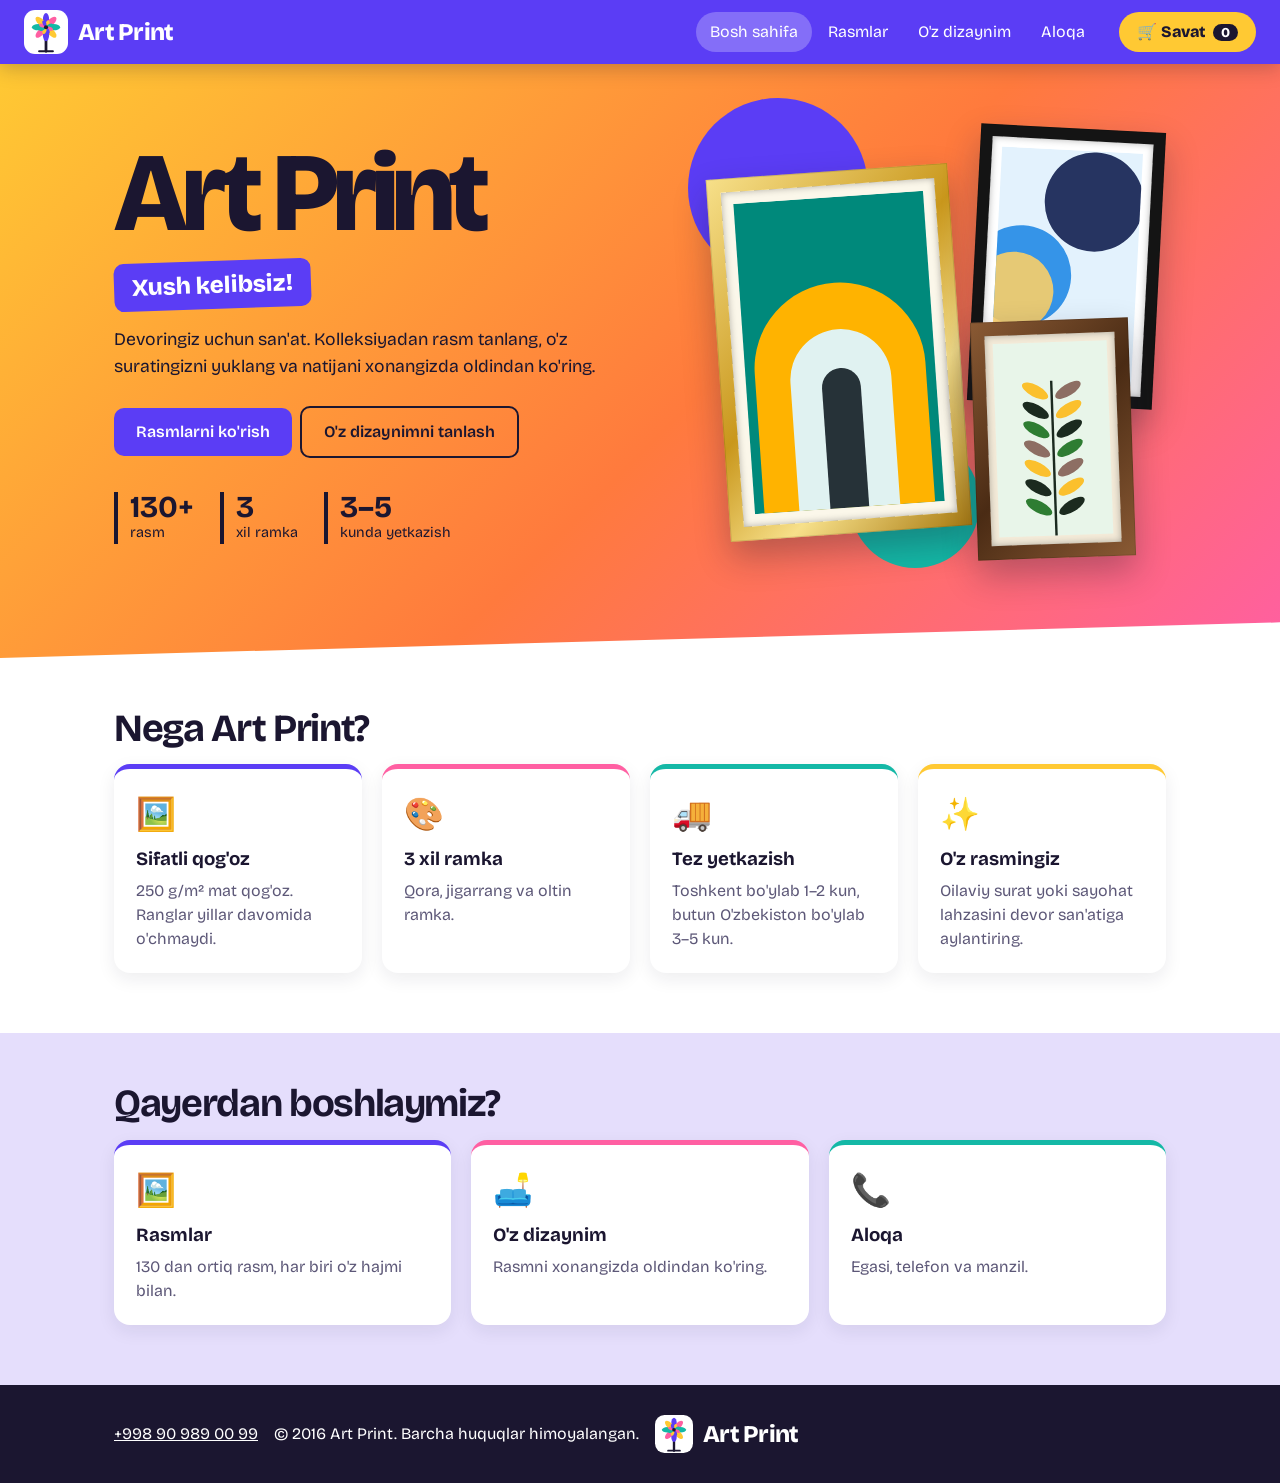
==== index.html @ 0119f92b "task done" ====
<!DOCTYPE html>
<html lang="uz">
<head>
<meta charset="UTF-8">
<meta name="viewport" content="width=device-width, initial-scale=1">
<title>Art Print | Bosh sahifa</title>
<link href="https://fonts.googleapis.com/css2?family=Bricolage+Grotesque:wght@400;600;800&display=swap" rel="stylesheet">
<link rel="stylesheet" href="style.css">
</head>
<body data-page="home">
<main>
  <section class="hero"><div class="wrap hero-in">
    <div>
      <h1>Art Print</h1>
      <div class="welcome">Xush kelibsiz!</div>
      <p>Devoringiz uchun san'at. Kolleksiyadan rasm tanlang, o'z suratingizni yuklang va natijani xonangizda oldindan ko'ring.</p>
      <a class="btn" href="rasmlar.html">Rasmlarni ko'rish</a><a class="btn alt" href="dizayn.html">O'z dizaynimni tanlash</a>
      <div class="stats">
        <div><strong>130+</strong><span>rasm</span></div>
        <div><strong>3</strong><span>xil ramka</span></div>
        <div><strong>3–5</strong><span>kunda yetkazish</span></div>
      </div>
    </div>
    <div class="wall3" id="heroWall"></div>
  </div></section>

  <section class="band b-why"><div class="wrap">
    <h2>Nega Art Print?</h2>
    <div class="feats">
      <div class="feat"><div class="ico">🖼️</div><h3>Sifatli qog'oz</h3><p>250 g/m² mat qog'oz. Ranglar yillar davomida o'chmaydi.</p></div>
      <div class="feat"><div class="ico">🎨</div><h3>3 xil ramka</h3><p>Qora, jigarrang va oltin ramka.</p></div>
      <div class="feat"><div class="ico">🚚</div><h3>Tez yetkazish</h3><p>Toshkent bo'ylab 1–2 kun, butun O'zbekiston bo'ylab 3–5 kun.</p></div>
      <div class="feat"><div class="ico">✨</div><h3>O'z rasmingiz</h3><p>Oilaviy surat yoki sayohat lahzasini devor san'atiga aylantiring.</p></div>
    </div>
  </div></section>

  <section class="band b-go"><div class="wrap">
    <h2>Qayerdan boshlaymiz?</h2>
    <div class="feats three">
      <a class="feat go" href="rasmlar.html"><div class="ico">🖼️</div><h3>Rasmlar</h3><p>130 dan ortiq rasm, har biri o'z hajmi bilan.</p></a>
      <a class="feat go" href="dizayn.html"><div class="ico">🛋️</div><h3>O'z dizaynim</h3><p>Rasmni xonangizda oldindan ko'ring.</p></a>
      <a class="feat go" href="aloqa.html"><div class="ico">📞</div><h3>Aloqa</h3><p>Egasi, telefon va manzil.</p></a>
    </div>
  </div></section>
</main>
<script src="script.js"></script>
</body>
</html>
---- style.css ----
:root{--ink:#1b1630;--violet:#5b3df5;--pink:#ff5fa2;--yellow:#ffc933;--teal:#14b8a6;--orange:#ff7a3d;--line:#e3dff2;--muted:#5d5878;--soft:#f4f1ff}
*{box-sizing:border-box}
html{scroll-padding-top:74px;scroll-behavior:smooth}
body{margin:0;background:#fff;color:var(--ink);font-family:"Bricolage Grotesque",system-ui,sans-serif;line-height:1.5}
button,select,input{font:inherit;color:inherit}
button{cursor:pointer}
a{color:inherit}
:focus-visible{outline:3px solid var(--violet);outline-offset:2px}
.wrap{max-width:1100px;margin:0 auto;padding:0 24px}
.vh{position:absolute;opacity:0;width:1px;height:1px}
.center{text-align:center}

header{position:sticky;top:0;z-index:5;background:var(--violet);color:#fff;display:flex;align-items:center;gap:20px;padding:10px 24px;flex-wrap:wrap;box-shadow:0 4px 18px rgba(27,22,48,.25)}
.brand{display:flex;align-items:center;gap:10px;margin-right:auto;text-decoration:none;color:#fff}
.brandname{font-weight:800;font-size:1.5rem;letter-spacing:-.03em}
.brand svg{display:block}
.spin{animation:spin 16s linear infinite}
.spin2{animation:spin 10s linear infinite reverse}
@keyframes spin{to{transform:rotate(360deg)}}
nav{display:flex;gap:2px;flex-wrap:wrap}
nav a{padding:8px 14px;border-radius:99px;color:#fff;text-decoration:none}
nav a:hover,nav a.on{background:rgba(255,255,255,.25)}
.cartbtn{background:var(--yellow);color:var(--ink);border-radius:99px;padding:8px 18px;font-weight:800;text-decoration:none}
.cartbtn.on{outline:3px solid #fff}
.badge{background:var(--ink);color:#fff;border-radius:99px;padding:0 8px;margin-left:4px;font-size:.85rem}

.hero{background:linear-gradient(135deg,var(--yellow),var(--orange) 55%,var(--pink));padding:64px 0 100px;clip-path:polygon(0 0,100% 0,100% 94%,0 100%)}
.hero-in{display:grid;grid-template-columns:1.1fr .9fr;gap:40px;align-items:center}
h1{font-size:clamp(3.4rem,10vw,7rem);line-height:.92;letter-spacing:-.055em;margin:0 0 16px;font-weight:800}
.welcome{display:inline-block;background:var(--violet);color:#fff;font-size:1.5rem;font-weight:800;padding:6px 18px;border-radius:10px;margin-bottom:18px;transform:rotate(-2deg)}
.hero p{max-width:46ch;font-size:1.1rem;margin:0 0 26px}
.stats{display:flex;gap:26px;margin-top:34px;flex-wrap:wrap}
.stats div{display:flex;flex-direction:column;border-left:4px solid var(--ink);padding-left:12px}
.stats strong{font-size:1.9rem;line-height:1}
.stats span{font-size:.9rem}
.wall3{position:relative;height:430px;max-width:440px;width:100%;justify-self:center}
.wall3::before{content:"";position:absolute;width:180px;height:180px;border-radius:50%;background:var(--violet);top:-30px;left:-30px}
.wall3::after{content:"";position:absolute;width:130px;height:130px;border-radius:50%;background:var(--teal);bottom:-10px;left:30%}
.wf{position:absolute;z-index:1}
.w1{width:55%;left:0;top:10%;transform:rotate(-4deg)}
.w2{width:42%;right:0;top:0;transform:rotate(3deg)}
.w3{width:36%;right:6%;bottom:0;transform:rotate(-2deg)}

.phead{padding:46px 0 70px;color:#fff;clip-path:polygon(0 0,100% 0,100% 88%,0 100%)}
.phead h1{font-size:clamp(2.6rem,7vw,4.6rem);margin:0 0 8px}
.phead p{margin:0;max-width:56ch;font-size:1.1rem}
.ph-pics{background:linear-gradient(135deg,var(--teal),var(--violet))}
.ph-viz{background:linear-gradient(135deg,var(--pink),var(--orange))}
.ph-info{background:linear-gradient(135deg,var(--violet),var(--pink))}
.ph-cart{background:linear-gradient(135deg,var(--yellow),var(--orange));color:var(--ink)}

.btn{display:inline-block;background:var(--violet);color:#fff;border:0;border-radius:10px;padding:12px 22px;font-weight:600;text-decoration:none;text-align:center;transition:transform .15s}
.btn:hover{filter:brightness(1.12);transform:translateY(-2px)}
.btn.alt{background:transparent;color:var(--ink);border:2px solid var(--ink);margin-left:8px}
.btn.soft{background:#e8e2ff;color:var(--violet)}
.btn.big{width:100%;padding:15px;font-size:1.05rem;margin-top:14px}
.btn:disabled{opacity:.4;cursor:not-allowed;transform:none}
.frame{position:relative;background:#fff;padding:10px;box-shadow:0 14px 30px rgba(27,22,48,.25);aspect-ratio:2/3;border:1px solid var(--line)}
.frame svg,.frame img{width:100%;height:100%;display:block;object-fit:cover}
.szb{position:absolute;left:14px;bottom:14px;background:var(--ink);color:#fff;font-size:.75rem;font-weight:800;padding:3px 9px;border-radius:99px}
.fr{aspect-ratio:2/3;box-shadow:0 16px 34px rgba(27,22,48,.3),inset 0 0 0 1px rgba(0,0,0,.12);width:100%}
.mat{width:100%;height:100%;display:grid;place-items:center;box-shadow:inset 0 0 7px rgba(0,0,0,.3);text-align:center;color:var(--muted);font-size:.9rem}
.mat>svg,.mat>img{width:100%;height:100%;display:block;object-fit:cover}

.band{padding:50px 0 60px}
.b-shop{background:#e2f8f4}
.b-why{background:#fff}
.b-go{background:#e5defc}
.b-viz{background:#ffdcea}
.b-owner{background:#d9f5f0}
.b-contact{background:#fff1bf}
.b-cart{background:#f4f1ff}
h2{font-size:2.4rem;letter-spacing:-.035em;margin:0 0 16px;line-height:1.05}
select,input[type=text],input[type=tel]{background:#fff;border:2px solid var(--line);border-radius:8px;padding:9px 11px;width:100%}
input[type=color]{width:46px;height:38px;border:2px solid var(--ink);border-radius:10px;padding:2px;background:#fff}
.grid{display:grid;grid-template-columns:repeat(auto-fill,minmax(210px,1fr));gap:24px}
.more{margin-top:28px;background:var(--pink);color:var(--ink);font-weight:800}
.card{background:var(--tint,#fff);padding:14px;border-radius:16px;transition:transform .2s,box-shadow .2s}
.card:hover{transform:translateY(-4px);box-shadow:0 12px 26px rgba(27,22,48,.15)}
.card:nth-child(4n+1){--tint:#ffe3ec}
.card:nth-child(4n+2){--tint:#fff1c2}
.card:nth-child(4n+3){--tint:#d9f5f0}
.card:nth-child(4n+4){--tint:#e5defc}
.pic{display:block;width:100%;padding:0;border:0;background:none;margin-bottom:12px}
.card h3{margin:0;font-size:1.1rem}
.meta{color:var(--muted);font-size:.9rem;margin-bottom:8px}
.card>.btn{width:100%;margin-top:6px}
.card .btn.alt{margin-left:0}
.row2{display:flex;gap:6px;margin-top:6px}
.row2 .btn{flex:1;margin:0;padding:10px 6px;font-size:.9rem}
.szs{display:flex;gap:6px;flex-wrap:wrap;margin:8px 0}
.szc{border:2px solid var(--ink);background:transparent;border-radius:8px;padding:4px 8px;font-size:.78rem;font-weight:600}
.szc[aria-pressed="true"]{background:var(--ink);color:#fff}
.price{display:block;font-weight:800;font-size:1.2rem;margin-bottom:4px;white-space:nowrap}
.row{display:flex;gap:8px;align-items:center}
.cbtns{display:flex;gap:10px;justify-content:center;flex-wrap:wrap;margin-top:12px}
.cbtns .btn{margin:0}
.cnt{text-align:center;color:var(--muted);margin-top:16px}
.chips{display:flex;gap:8px;flex-wrap:wrap;margin-bottom:20px}
.chip{border:2px solid var(--ink);background:transparent;border-radius:99px;padding:6px 16px}
.chip[aria-pressed="true"]{background:var(--ink);color:#fff}

.feats{display:grid;grid-template-columns:repeat(auto-fit,minmax(220px,1fr));gap:20px}
.feat{background:#fff;border-radius:16px;padding:22px;box-shadow:0 6px 18px rgba(27,22,48,.08);border-top:5px solid var(--violet)}
.feat:nth-child(2){border-color:var(--pink)}
.feat:nth-child(3){border-color:var(--teal)}
.feat:nth-child(4){border-color:var(--yellow)}
.feat:nth-child(5){border-color:var(--orange)}
.feat h3{margin:6px 0}
.feat p{margin:0;color:var(--muted)}
.feat.go{display:block;text-decoration:none;transition:transform .2s}
.feat.go:hover{transform:translateY(-4px)}
.ico{font-size:2rem}

.viz{display:grid;grid-template-columns:minmax(300px,560px) 1fr;gap:36px;align-items:start}
.stick{position:sticky;top:88px}
.vr{position:relative;width:100%;border-radius:18px;overflow:hidden;box-shadow:0 16px 36px rgba(27,22,48,.28);background:#ddd}
.vwall{position:absolute;inset:0 0 10% 0;transition:background-color .25s}
.pnl{position:absolute;left:0;right:0;bottom:0;height:34%;background:rgba(0,0,0,.1);border-top:3px solid rgba(255,255,255,.6)}
.vfl{position:absolute;left:0;right:0;bottom:0;height:10%;border-top:3px solid rgba(255,255,255,.55)}
.vp{position:absolute;left:50%;bottom:42%;transform:translateX(-50%);transition:width .3s}
.vp .mat{font-size:.5rem;overflow:hidden}
.vr svg.sofa,.vr svg.plant{position:absolute;height:auto;display:block}
.vr svg.sofa{transform:translateX(-50%)}
.vcap{display:flex;justify-content:space-between;gap:8px;margin-top:12px;font-size:.95rem;color:var(--muted);flex-wrap:wrap}
.vcap b{color:var(--ink)}
.steps{display:grid;gap:16px}
.step{background:#fff;border-radius:16px;padding:20px;box-shadow:0 6px 18px rgba(27,22,48,.08)}
.step h3{margin:0 0 10px;display:flex;align-items:center;gap:10px}
.step h3 b{display:grid;place-items:center;width:28px;height:28px;border-radius:50%;background:var(--violet);color:#fff;font-size:.9rem}
.step label,.mbox label.f,.blk label.f{display:block;font-weight:600;margin:12px 0 6px}
.step .chips{margin-bottom:6px}
.drop{display:flex!important;flex-direction:column;align-items:center;gap:4px;text-align:center;border:2px dashed var(--violet);border-radius:12px;padding:20px;background:var(--soft);cursor:pointer;margin:12px 0 0!important;font-weight:400!important}
.drop:hover,.drop.over,.drop:focus-within{background:#e8e2ff}
.net{margin:10px 0 0}
.swatches{display:flex;gap:12px;flex-wrap:wrap;align-items:center}
.sw{width:38px;height:38px;border-radius:50%;border:2px solid var(--ink);padding:0}
.sw[aria-pressed="true"]{outline:3px solid var(--violet);outline-offset:3px}
.fname{width:100%;font-size:.9rem;color:var(--muted)}
.buy{background:var(--ink);color:#fff;border-radius:16px;padding:20px;display:flex;align-items:center;justify-content:space-between;gap:16px;flex-wrap:wrap}
.total{font-size:1.6rem;font-weight:800}
.buy .btn{background:var(--yellow);color:var(--ink);font-weight:800}

.owner{display:grid;grid-template-columns:200px 1fr;gap:40px;align-items:center}
.ava{width:200px;height:200px;border-radius:50%;overflow:hidden;display:grid;place-items:center;background:linear-gradient(135deg,var(--violet),var(--pink));color:#fff;font-size:4rem;font-weight:800;box-shadow:0 14px 30px rgba(27,22,48,.25);border:6px solid #fff}
.ava img{width:100%;height:100%;object-fit:cover}
.oq{font-size:1.4rem;max-width:44ch;margin:0 0 14px;letter-spacing:-.01em}
.owner .btn{margin-top:14px}

footer{background:var(--ink);color:#fff;padding:30px 0}
.foot{display:flex;justify-content:space-between;align-items:center;gap:16px;flex-wrap:wrap}

.overlay{position:fixed;inset:0;background:rgba(27,22,48,.6);opacity:0;pointer-events:none;transition:opacity .2s;z-index:8}
.overlay.on{opacity:1;pointer-events:auto}
.modal{position:fixed;inset:0;display:none;place-items:center;z-index:10;padding:16px}
.modal.on{display:grid}
.mbox{background:#fff;border-radius:16px;padding:28px;max-width:460px;width:100%;position:relative;max-height:92vh;overflow:auto}
.mbox.wide{max-width:900px}
.mbox h2{font-size:1.8rem}
.mx{position:absolute;top:10px;right:14px;background:none;border:0;font-size:1.8rem;line-height:1}
.err{color:#c62828;font-size:.9rem;min-height:1.3em;margin:6px 0}
.ok{color:#1b7f55;font-size:.9rem;min-height:1.3em;margin:6px 0}
.rm2,.rmb{background:none;border:0;color:var(--muted);text-decoration:underline;font-size:.88rem;padding:0}
.rmb:hover{color:#c62828}
.detail{display:grid;grid-template-columns:minmax(240px,380px) 1fr;gap:30px;align-items:start}
.dtotal{font-size:2rem;font-weight:800;margin:16px 0}
.netgrid{display:grid;grid-template-columns:repeat(3,1fr);gap:10px;margin:14px 0}
.netpic{padding:0;border:3px solid transparent;border-radius:8px;overflow:hidden;background:var(--line);aspect-ratio:2/3}
.netpic:hover{border-color:var(--violet)}
.netpic img{width:100%;height:100%;object-fit:cover;display:block}

.cartv{display:grid;grid-template-columns:1fr 340px;gap:24px;align-items:start}
.ctools{display:flex;justify-content:space-between;align-items:center;background:#fff;border-radius:12px;padding:12px 16px;margin-bottom:12px}
.chkl{display:flex;align-items:center;gap:10px;font-weight:600;margin:0}
input[type=checkbox]{width:20px;height:20px;accent-color:var(--violet);flex:none}
.citem{display:grid;grid-template-columns:auto 72px 1fr auto;gap:14px;align-items:center;background:#fff;border:2px solid var(--line);border-radius:14px;padding:14px 16px;margin-bottom:10px}
.citem .th{width:72px;height:108px;overflow:hidden;border-radius:6px;background:var(--line)}
.citem .th svg,.citem .th img{width:100%;height:100%;object-fit:cover;display:block}
.ci .meta{margin:2px 0 8px}
.cr{display:flex;flex-direction:column;align-items:flex-end;gap:12px}
.step2{display:flex;align-items:center;background:#e8e2ff;border-radius:99px}
.step2 button{width:34px;height:34px;border:0;background:none;font-size:1.2rem;color:var(--violet)}
.step2 span{min-width:24px;text-align:center;font-weight:600}
.sumbox{background:#fff;border-radius:16px;padding:20px;position:sticky;top:84px;box-shadow:0 6px 18px rgba(27,22,48,.08)}
.sumbox h3{margin:0 0 12px;font-size:1.2rem}
.sr{display:flex;justify-content:space-between;gap:10px;padding:5px 0;color:var(--muted)}
.sr.disc{color:#1b7f55}
.sr.tot{color:var(--ink);font-weight:800;font-size:1.25rem;border-top:2px solid var(--line);margin-top:8px;padding-top:12px}
.promo{display:flex;gap:8px;margin:10px 0 0}
.note{font-size:.82rem;color:var(--muted);margin-top:10px}
.blk{background:#fff;border-radius:16px;padding:20px;margin-bottom:14px;box-shadow:0 6px 18px rgba(27,22,48,.08)}
.blk h3{margin:0 0 4px;font-size:1.15rem}
.opts{display:grid;grid-template-columns:repeat(auto-fit,minmax(190px,1fr));gap:10px;margin-top:10px}
.opt{text-align:left;background:#fff;border:2px solid var(--line);border-radius:12px;padding:12px 14px;display:flex;flex-direction:column;gap:2px}
.opt span{font-size:.85rem;color:var(--muted)}
.opt[aria-pressed="true"]{border-color:var(--violet);background:#e8e2ff}
.pb{display:inline-block;padding:2px 10px;border-radius:8px;font-weight:800;font-size:.95rem;margin-bottom:4px;width:fit-content}
.pb.click{background:#d9f0fb;color:#0a7fb0}
.pb.payme{background:#d3f4f0;color:#0a8f87}
.pb.uzum{background:#e8defc;color:#6a3fd1}
.pb.cash{background:#f3ecd6;color:#7a6320}
.back{margin-bottom:10px}

.toast{position:fixed;left:50%;bottom:24px;transform:translate(-50%,20px);background:var(--ink);color:#fff;padding:10px 20px;border-radius:99px;opacity:0;transition:.25s;z-index:20;pointer-events:none}
.toast.on{opacity:1;transform:translate(-50%,0)}

@media (max-width:820px){.hero-in,.viz,.detail,.owner,.cartv{grid-template-columns:1fr}.wall3{order:-1;height:340px}.stick,.sumbox{position:static}.ava{width:140px;height:140px;font-size:3rem}.citem{grid-template-columns:auto 60px 1fr}.cr{grid-column:1/-1;flex-direction:row;justify-content:space-between;align-items:center}.citem .th{width:60px;height:90px}}
@media (prefers-reduced-motion:reduce){*{transition:none!important;animation:none!important;scroll-behavior:auto!important}}
input[type=number]{background:#fff;border:2px solid var(--line);border-radius:8px;padding:9px 11px;width:100%}
.dims{display:grid;grid-template-columns:repeat(3,1fr);gap:10px}
.dims.two{grid-template-columns:repeat(2,1fr)}
.dims label{margin:0 0 4px!important;font-size:.85rem;color:var(--muted)}
.calc{background:#fff;border-radius:16px;padding:14px 18px;margin-top:12px;box-shadow:0 6px 18px rgba(27,22,48,.08)}
.warn{color:#b45309;font-size:.9rem;margin-top:6px}

/* ===== RESPONSIVE (telefon, planshet, kompyuter) ===== */
img,svg{max-width:100%}
.burger{display:none;background:rgba(255,255,255,.2);color:#fff;border:0;border-radius:10px;width:44px;height:44px;font-size:1.4rem;line-height:1}
.brand{order:1}
nav{order:2}
.cartbtn{order:3}

@media (max-width:980px){
  .viz{grid-template-columns:1fr}
  .stick{position:static}
  .wrap{padding:0 20px}
}
@media (max-width:820px){
  header{padding:8px 16px;gap:10px}
  .cartbtn{order:2}
  .burger{display:block;order:3}
  nav{order:4;width:100%;display:none;flex-direction:column;gap:4px;padding:6px 0 4px}
  nav.open{display:flex}
  nav a{padding:12px 14px;font-size:1.05rem}
  .hero{padding:36px 0 70px}
  .phead{padding:30px 0 52px}
  .band{padding:36px 0 44px}
  h2{font-size:1.9rem}
  .hero p,.phead p{font-size:1rem}
  .owner{text-align:center;justify-items:center}
  .foot{flex-direction:column;text-align:center}
  input,select{font-size:16px}
  .btn,.chip{min-height:44px}
  .step2 button{width:40px;height:40px}
  .mbox{padding:20px;max-height:94vh;max-height:94dvh}
  .modal{padding:8px}
  .ctools{flex-wrap:wrap;gap:8px}
  .buy .btn,.cbtns .btn{width:100%}
}
@media (max-width:480px){
  .wrap{padding:0 14px}
  header{gap:8px}
  .brand{gap:8px}
  .brand svg{width:36px;height:36px}
  .brandname{font-size:1.15rem}
  .cartbtn{padding:8px 12px;font-size:.9rem}
  .stats{gap:16px}
  .stats strong{font-size:1.5rem}
  .wall3{height:280px}
  .hero .btn,.hero .btn.alt{display:block;margin:0 0 10px}
  .grid{grid-template-columns:repeat(2,1fr);gap:12px}
  .card{padding:10px;border-radius:12px}
  .frame{padding:6px}
  .szb{left:10px;bottom:10px;font-size:.65rem}
  .card h3{font-size:.95rem}
  .szc{font-size:.68rem;padding:4px 5px}
  .price{font-size:1.05rem}
  .row2{flex-direction:column}
  .card>.btn,.row2 .btn{padding:10px 6px;font-size:.88rem}
  .feats{grid-template-columns:1fr}
  .dims{gap:8px}
  .netgrid{gap:6px}
  .citem{padding:10px;gap:10px}
  .sw{width:40px;height:40px}
  .total{font-size:1.35rem}
  .vcap{font-size:.85rem}
  .ava{width:120px;height:120px}
}
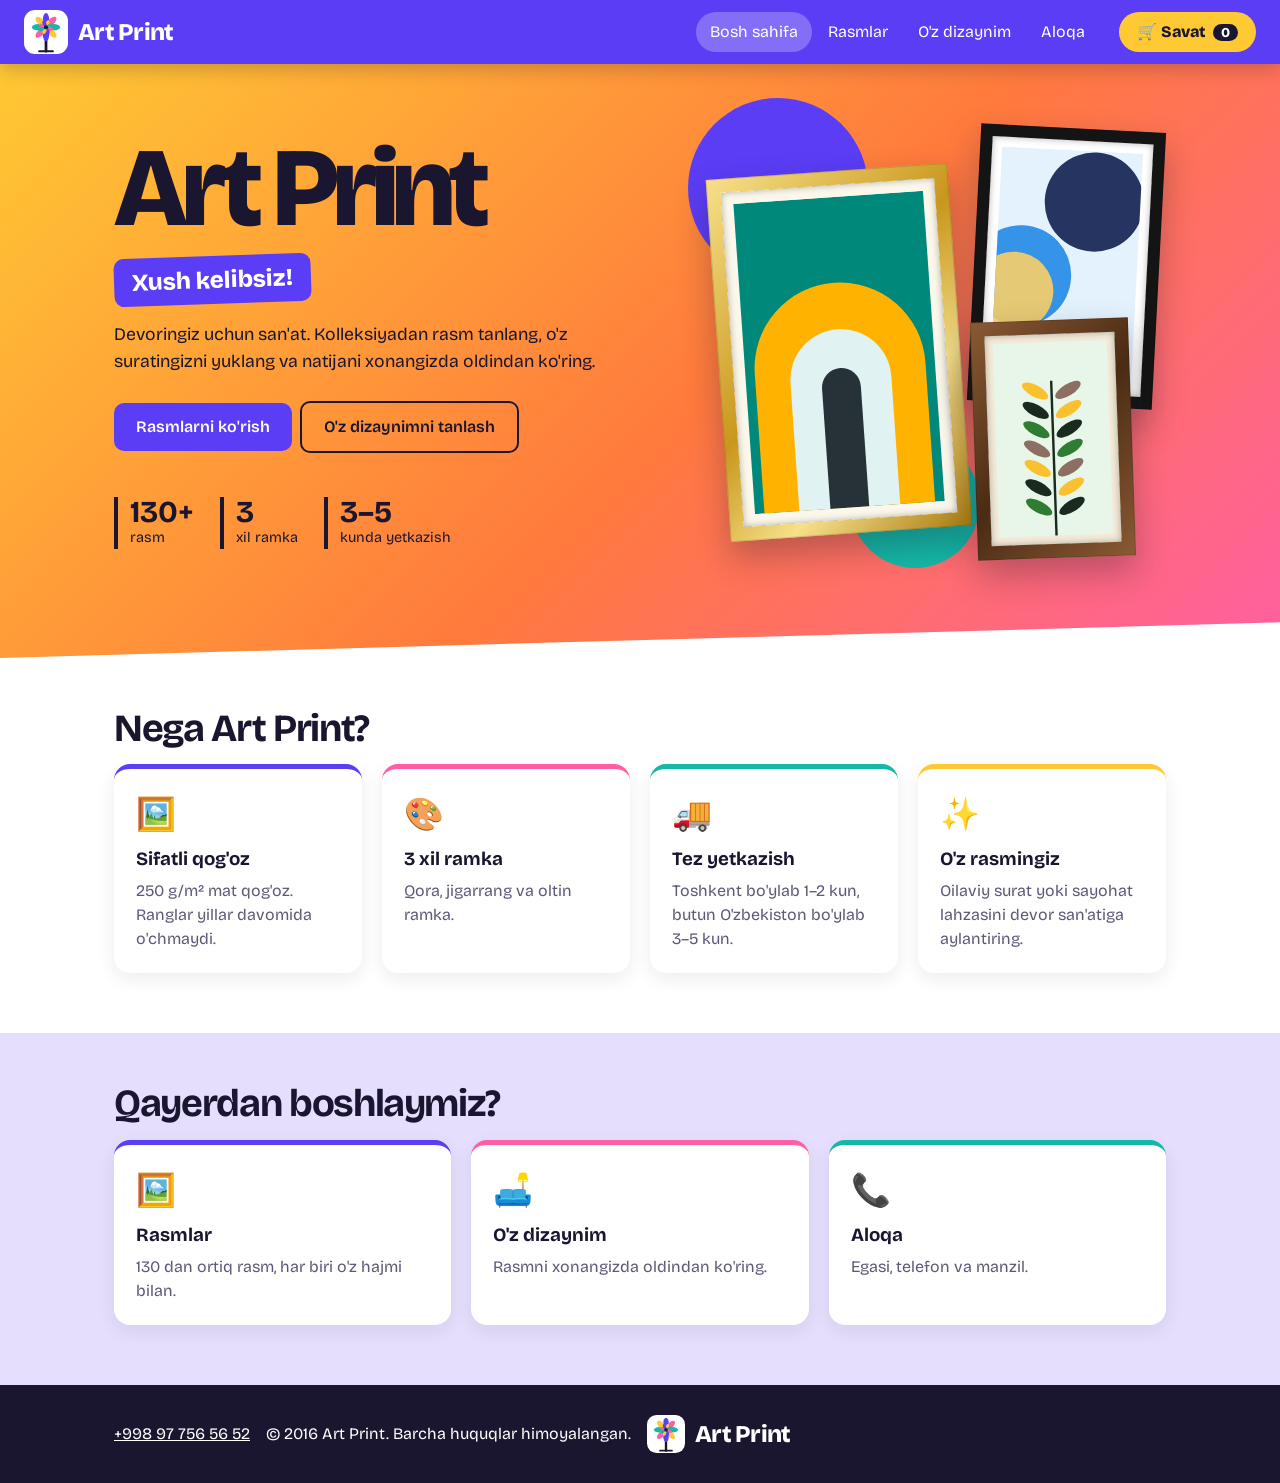
==== commit 6056a5aa: "task is done" ====
--- a/index.html
+++ b/index.html
@@ -2,10 +2,360 @@
 <html lang="uz">
 <head>
 <meta charset="UTF-8">
-<meta name="viewport" content="width=device-width, initial-scale=1">
+<meta name="viewport" content="width=device-width, initial-scale=1, viewport-fit=cover">
 <title>Art Print | Bosh sahifa</title>
 <link href="https://fonts.googleapis.com/css2?family=Bricolage+Grotesque:wght@400;600;800&display=swap" rel="stylesheet">
-<link rel="stylesheet" href="style.css">
+<style>
+:root{--ink:#1b1630;--violet:#5b3df5;--pink:#ff5fa2;--yellow:#ffc933;--teal:#14b8a6;--orange:#ff7a3d;--line:#e3dff2;--muted:#5d5878;--soft:#f4f1ff}
+*{box-sizing:border-box}
+html{scroll-padding-top:74px;scroll-behavior:smooth}
+body{margin:0;background:#fff;color:var(--ink);font-family:"Bricolage Grotesque",system-ui,sans-serif;line-height:1.5}
+button,select,input{font:inherit;color:inherit}
+button{cursor:pointer}
+a{color:inherit}
+:focus-visible{outline:3px solid var(--violet);outline-offset:2px}
+.wrap{max-width:1100px;margin:0 auto;padding:0 24px}
+.vh{position:absolute;opacity:0;width:1px;height:1px}
+.center{text-align:center}
+
+header{position:sticky;top:0;z-index:5;background:var(--violet);color:#fff;display:flex;align-items:center;gap:20px;padding:10px 24px;flex-wrap:wrap;box-shadow:0 4px 18px rgba(27,22,48,.25)}
+.brand{display:flex;align-items:center;gap:10px;margin-right:auto;text-decoration:none;color:#fff}
+.brandname{font-weight:800;font-size:1.5rem;letter-spacing:-.03em}
+.brand svg{display:block}
+.spin{animation:spin 16s linear infinite}
+.spin2{animation:spin 10s linear infinite reverse}
+@keyframes spin{to{transform:rotate(360deg)}}
+nav{display:flex;gap:2px;flex-wrap:wrap}
+nav a{padding:8px 14px;border-radius:99px;color:#fff;text-decoration:none}
+nav a:hover,nav a.on{background:rgba(255,255,255,.25)}
+.cartbtn{background:var(--yellow);color:var(--ink);border-radius:99px;padding:8px 18px;font-weight:800;text-decoration:none}
+.cartbtn.on{outline:3px solid #fff}
+.badge{background:var(--ink);color:#fff;border-radius:99px;padding:0 8px;margin-left:4px;font-size:.85rem}
+
+.hero{background:linear-gradient(135deg,var(--yellow),var(--orange) 55%,var(--pink));padding:64px 0 100px;clip-path:polygon(0 0,100% 0,100% 94%,0 100%)}
+.hero-in{display:grid;grid-template-columns:1.1fr .9fr;gap:40px;align-items:center}
+h1{font-size:clamp(3.4rem,10vw,7rem);line-height:.92;letter-spacing:-.055em;margin:0 0 16px;font-weight:800}
+.welcome{display:inline-block;background:var(--violet);color:#fff;font-size:1.5rem;font-weight:800;padding:6px 18px;border-radius:10px;margin-bottom:18px;transform:rotate(-2deg)}
+.hero p{max-width:46ch;font-size:1.1rem;margin:0 0 26px}
+.stats{display:flex;gap:26px;margin-top:34px;flex-wrap:wrap}
+.stats div{display:flex;flex-direction:column;border-left:4px solid var(--ink);padding-left:12px}
+.stats strong{font-size:1.9rem;line-height:1}
+.stats span{font-size:.9rem}
+.wall3{position:relative;height:430px;max-width:440px;width:100%;justify-self:center}
+.wall3::before{content:"";position:absolute;width:180px;height:180px;border-radius:50%;background:var(--violet);top:-30px;left:-30px}
+.wall3::after{content:"";position:absolute;width:130px;height:130px;border-radius:50%;background:var(--teal);bottom:-10px;left:30%}
+.wf{position:absolute;z-index:1}
+.w1{width:55%;left:0;top:10%;transform:rotate(-4deg)}
+.w2{width:42%;right:0;top:0;transform:rotate(3deg)}
+.w3{width:36%;right:6%;bottom:0;transform:rotate(-2deg)}
+
+.phead{padding:46px 0 70px;color:#fff;clip-path:polygon(0 0,100% 0,100% 88%,0 100%)}
+.phead h1{font-size:clamp(2.6rem,7vw,4.6rem);margin:0 0 8px}
+.phead p{margin:0;max-width:56ch;font-size:1.1rem}
+.ph-pics{background:linear-gradient(135deg,var(--teal),var(--violet))}
+.ph-viz{background:linear-gradient(135deg,var(--pink),var(--orange))}
+.ph-info{background:linear-gradient(135deg,var(--violet),var(--pink))}
+.ph-cart{background:linear-gradient(135deg,var(--yellow),var(--orange));color:var(--ink)}
+
+.btn{display:inline-block;background:var(--violet);color:#fff;border:0;border-radius:10px;padding:12px 22px;font-weight:600;text-decoration:none;text-align:center;transition:transform .15s}
+.btn:hover{filter:brightness(1.12);transform:translateY(-2px)}
+.btn.alt{background:transparent;color:var(--ink);border:2px solid var(--ink);margin-left:8px}
+.btn.soft{background:#e8e2ff;color:var(--violet)}
+.btn.big{width:100%;padding:15px;font-size:1.05rem;margin-top:14px}
+.btn:disabled{opacity:.4;cursor:not-allowed;transform:none}
+.frame{position:relative;background:#fff;padding:10px;box-shadow:0 14px 30px rgba(27,22,48,.25);aspect-ratio:2/3;border:1px solid var(--line)}
+.frame svg,.frame img{width:100%;height:100%;display:block;object-fit:cover}
+.szb{position:absolute;left:14px;bottom:14px;background:var(--ink);color:#fff;font-size:.75rem;font-weight:800;padding:3px 9px;border-radius:99px}
+.fr{aspect-ratio:2/3;box-shadow:0 16px 34px rgba(27,22,48,.3),inset 0 0 0 1px rgba(0,0,0,.12);width:100%}
+.mat{width:100%;height:100%;display:grid;place-items:center;box-shadow:inset 0 0 7px rgba(0,0,0,.3);text-align:center;color:var(--muted);font-size:.9rem}
+.mat>svg,.mat>img{width:100%;height:100%;display:block;object-fit:cover}
+
+.band{padding:50px 0 60px}
+.b-shop{background:#e2f8f4}
+.b-why{background:#fff}
+.b-go{background:#e5defc}
+.b-viz{background:#ffdcea}
+.b-owner{background:#d9f5f0}
+.b-contact{background:#fff1bf}
+.b-cart{background:#f4f1ff}
+h2{font-size:2.4rem;letter-spacing:-.035em;margin:0 0 16px;line-height:1.05}
+select,input[type=text],input[type=tel]{background:#fff;border:2px solid var(--line);border-radius:8px;padding:9px 11px;width:100%}
+input[type=color]{width:46px;height:38px;border:2px solid var(--ink);border-radius:10px;padding:2px;background:#fff}
+.grid{display:grid;grid-template-columns:repeat(auto-fill,minmax(210px,1fr));gap:24px}
+.more{margin-top:28px;background:var(--pink);color:var(--ink);font-weight:800}
+.card{background:var(--tint,#fff);padding:14px;border-radius:16px;transition:transform .2s,box-shadow .2s}
+.card:hover{transform:translateY(-4px);box-shadow:0 12px 26px rgba(27,22,48,.15)}
+.card:nth-child(4n+1){--tint:#ffe3ec}
+.card:nth-child(4n+2){--tint:#fff1c2}
+.card:nth-child(4n+3){--tint:#d9f5f0}
+.card:nth-child(4n+4){--tint:#e5defc}
+.pic{display:block;width:100%;padding:0;border:0;background:none;margin-bottom:12px}
+.card h3{margin:0;font-size:1.1rem}
+.meta{color:var(--muted);font-size:.9rem;margin-bottom:8px}
+.card>.btn{width:100%;margin-top:6px}
+.card .btn.alt{margin-left:0}
+.row2{display:flex;gap:6px;margin-top:6px}
+.row2 .btn{flex:1;margin:0;padding:10px 6px;font-size:.9rem}
+.szs{display:flex;gap:6px;flex-wrap:wrap;margin:8px 0}
+.szc{border:2px solid var(--ink);background:transparent;border-radius:8px;padding:4px 8px;font-size:.78rem;font-weight:600}
+.szc[aria-pressed="true"]{background:var(--ink);color:#fff}
+.price{display:block;font-weight:800;font-size:1.2rem;margin-bottom:4px;white-space:nowrap}
+.row{display:flex;gap:8px;align-items:center}
+.cbtns{display:flex;gap:10px;justify-content:center;flex-wrap:wrap;margin-top:12px}
+.cbtns .btn{margin:0}
+.cnt{text-align:center;color:var(--muted);margin-top:16px}
+.chips{display:flex;gap:8px;flex-wrap:wrap;margin-bottom:20px}
+.chip{border:2px solid var(--ink);background:transparent;border-radius:99px;padding:6px 16px}
+.chip[aria-pressed="true"]{background:var(--ink);color:#fff}
+
+.feats{display:grid;grid-template-columns:repeat(auto-fit,minmax(220px,1fr));gap:20px}
+.feat{background:#fff;border-radius:16px;padding:22px;box-shadow:0 6px 18px rgba(27,22,48,.08);border-top:5px solid var(--violet)}
+.feat:nth-child(2){border-color:var(--pink)}
+.feat:nth-child(3){border-color:var(--teal)}
+.feat:nth-child(4){border-color:var(--yellow)}
+.feat:nth-child(5){border-color:var(--orange)}
+.feat h3{margin:6px 0}
+.feat p{margin:0;color:var(--muted)}
+.feat.go{display:block;text-decoration:none;transition:transform .2s}
+.feat.go:hover{transform:translateY(-4px)}
+.ico{font-size:2rem}
+
+.viz{display:grid;grid-template-columns:minmax(300px,560px) 1fr;gap:36px;align-items:start}
+.stick{position:sticky;top:88px}
+.vr{position:relative;width:100%;border-radius:18px;overflow:hidden;box-shadow:0 16px 36px rgba(27,22,48,.28);background:#ddd}
+.vwall{position:absolute;inset:0 0 10% 0;transition:background-color .25s}
+.pnl{position:absolute;left:0;right:0;bottom:0;height:34%;background:rgba(0,0,0,.1);border-top:3px solid rgba(255,255,255,.6)}
+.vfl{position:absolute;left:0;right:0;bottom:0;height:10%;border-top:3px solid rgba(255,255,255,.55)}
+.vp{position:absolute;left:50%;bottom:42%;transform:translateX(-50%);transition:width .3s}
+.vp .mat{font-size:.5rem;overflow:hidden}
+.vr svg.sofa,.vr svg.plant{position:absolute;height:auto;display:block}
+.vr svg.sofa{transform:translateX(-50%)}
+.vcap{display:flex;justify-content:space-between;gap:8px;margin-top:12px;font-size:.95rem;color:var(--muted);flex-wrap:wrap}
+.vcap b{color:var(--ink)}
+.steps{display:grid;gap:16px}
+.step{background:#fff;border-radius:16px;padding:20px;box-shadow:0 6px 18px rgba(27,22,48,.08)}
+.step h3{margin:0 0 10px;display:flex;align-items:center;gap:10px}
+.step h3 b{display:grid;place-items:center;width:28px;height:28px;border-radius:50%;background:var(--violet);color:#fff;font-size:.9rem}
+.step label,.mbox label.f,.blk label.f{display:block;font-weight:600;margin:12px 0 6px}
+.step .chips{margin-bottom:6px}
+.drop{display:flex!important;flex-direction:column;align-items:center;gap:4px;text-align:center;border:2px dashed var(--violet);border-radius:12px;padding:20px;background:var(--soft);cursor:pointer;margin:12px 0 0!important;font-weight:400!important}
+.drop:hover,.drop.over,.drop:focus-within{background:#e8e2ff}
+.net{margin:10px 0 0}
+.swatches{display:flex;gap:12px;flex-wrap:wrap;align-items:center}
+.sw{width:38px;height:38px;border-radius:50%;border:2px solid var(--ink);padding:0}
+.sw[aria-pressed="true"]{outline:3px solid var(--violet);outline-offset:3px}
+.fname{width:100%;font-size:.9rem;color:var(--muted)}
+.buy{background:var(--ink);color:#fff;border-radius:16px;padding:20px;display:flex;align-items:center;justify-content:space-between;gap:16px;flex-wrap:wrap}
+.total{font-size:1.6rem;font-weight:800}
+.buy .btn{background:var(--yellow);color:var(--ink);font-weight:800}
+
+.owner{display:grid;grid-template-columns:200px 1fr;gap:40px;align-items:center}
+.ava{width:200px;height:200px;border-radius:50%;overflow:hidden;display:grid;place-items:center;background:linear-gradient(135deg,var(--violet),var(--pink));color:#fff;font-size:4rem;font-weight:800;box-shadow:0 14px 30px rgba(27,22,48,.25);border:6px solid #fff}
+.ava img{width:100%;height:100%;object-fit:cover}
+.oq{font-size:1.4rem;max-width:44ch;margin:0 0 14px;letter-spacing:-.01em}
+.owner .btn{margin-top:14px}
+
+footer{background:var(--ink);color:#fff;padding:30px 0}
+.foot{display:flex;justify-content:space-between;align-items:center;gap:16px;flex-wrap:wrap}
+
+.overlay{position:fixed;inset:0;background:rgba(27,22,48,.6);opacity:0;pointer-events:none;transition:opacity .2s;z-index:8}
+.overlay.on{opacity:1;pointer-events:auto}
+.modal{position:fixed;inset:0;display:none;place-items:center;z-index:10;padding:16px}
+.modal.on{display:grid}
+.mbox{background:#fff;border-radius:16px;padding:28px;max-width:460px;width:100%;position:relative;max-height:92vh;overflow:auto}
+.mbox.wide{max-width:900px}
+.mbox h2{font-size:1.8rem}
+.mx{position:absolute;top:10px;right:14px;background:none;border:0;font-size:1.8rem;line-height:1}
+.err{color:#c62828;font-size:.9rem;min-height:1.3em;margin:6px 0}
+.ok{color:#1b7f55;font-size:.9rem;min-height:1.3em;margin:6px 0}
+.rm2,.rmb{background:none;border:0;color:var(--muted);text-decoration:underline;font-size:.88rem;padding:0}
+.rmb:hover{color:#c62828}
+.detail{display:grid;grid-template-columns:minmax(240px,380px) 1fr;gap:30px;align-items:start}
+.dtotal{font-size:2rem;font-weight:800;margin:16px 0}
+.netgrid{display:grid;grid-template-columns:repeat(3,1fr);gap:10px;margin:14px 0}
+.netpic{padding:0;border:3px solid transparent;border-radius:8px;overflow:hidden;background:var(--line);aspect-ratio:2/3}
+.netpic:hover{border-color:var(--violet)}
+.netpic img{width:100%;height:100%;object-fit:cover;display:block}
+
+.cartv{display:grid;grid-template-columns:1fr 340px;gap:24px;align-items:start}
+.ctools{display:flex;justify-content:space-between;align-items:center;background:#fff;border-radius:12px;padding:12px 16px;margin-bottom:12px}
+.chkl{display:flex;align-items:center;gap:10px;font-weight:600;margin:0}
+input[type=checkbox]{width:20px;height:20px;accent-color:var(--violet);flex:none}
+.citem{display:grid;grid-template-columns:auto 72px 1fr auto;gap:14px;align-items:center;background:#fff;border:2px solid var(--line);border-radius:14px;padding:14px 16px;margin-bottom:10px}
+.citem .th{width:72px;height:108px;overflow:hidden;border-radius:6px;background:var(--line)}
+.citem .th svg,.citem .th img{width:100%;height:100%;object-fit:cover;display:block}
+.ci .meta{margin:2px 0 8px}
+.cr{display:flex;flex-direction:column;align-items:flex-end;gap:12px}
+.step2{display:flex;align-items:center;background:#e8e2ff;border-radius:99px}
+.step2 button{width:34px;height:34px;border:0;background:none;font-size:1.2rem;color:var(--violet)}
+.step2 span{min-width:24px;text-align:center;font-weight:600}
+.sumbox{background:#fff;border-radius:16px;padding:20px;position:sticky;top:84px;box-shadow:0 6px 18px rgba(27,22,48,.08)}
+.sumbox h3{margin:0 0 12px;font-size:1.2rem}
+.sr{display:flex;justify-content:space-between;gap:10px;padding:5px 0;color:var(--muted)}
+.sr.disc{color:#1b7f55}
+.sr.tot{color:var(--ink);font-weight:800;font-size:1.25rem;border-top:2px solid var(--line);margin-top:8px;padding-top:12px}
+.promo{display:flex;gap:8px;margin:10px 0 0}
+.note{font-size:.82rem;color:var(--muted);margin-top:10px}
+.blk{background:#fff;border-radius:16px;padding:20px;margin-bottom:14px;box-shadow:0 6px 18px rgba(27,22,48,.08)}
+.blk h3{margin:0 0 4px;font-size:1.15rem}
+.opts{display:grid;grid-template-columns:repeat(auto-fit,minmax(190px,1fr));gap:10px;margin-top:10px}
+.opt{text-align:left;background:#fff;border:2px solid var(--line);border-radius:12px;padding:12px 14px;display:flex;flex-direction:column;gap:2px}
+.opt span{font-size:.85rem;color:var(--muted)}
+.opt[aria-pressed="true"]{border-color:var(--violet);background:#e8e2ff}
+.pb{display:inline-block;padding:2px 10px;border-radius:8px;font-weight:800;font-size:.95rem;margin-bottom:4px;width:fit-content}
+.pb.click{background:#d9f0fb;color:#0a7fb0}
+.pb.payme{background:#d3f4f0;color:#0a8f87}
+.pb.uzum{background:#e8defc;color:#6a3fd1}
+.pb.cash{background:#f3ecd6;color:#7a6320}
+.back{margin-bottom:10px}
+
+.toast{position:fixed;left:50%;bottom:24px;transform:translate(-50%,20px);background:var(--ink);color:#fff;padding:10px 20px;border-radius:99px;opacity:0;transition:.25s;z-index:20;pointer-events:none}
+.toast.on{opacity:1;transform:translate(-50%,0)}
+
+@media (max-width:820px){.hero-in,.viz,.detail,.owner,.cartv{grid-template-columns:1fr}.wall3{order:-1;height:340px}.stick,.sumbox{position:static}.ava{width:140px;height:140px;font-size:3rem}.citem{grid-template-columns:auto 60px 1fr}.cr{grid-column:1/-1;flex-direction:row;justify-content:space-between;align-items:center}.citem .th{width:60px;height:90px}}
+@media (prefers-reduced-motion:reduce){*{transition:none!important;animation:none!important;scroll-behavior:auto!important}}
+input[type=number]{background:#fff;border:2px solid var(--line);border-radius:8px;padding:9px 11px;width:100%}
+.dims{display:grid;grid-template-columns:repeat(3,1fr);gap:10px}
+.dims.two{grid-template-columns:repeat(2,1fr)}
+.dims label{margin:0 0 4px!important;font-size:.85rem;color:var(--muted)}
+.calc{background:#fff;border-radius:16px;padding:14px 18px;margin-top:12px;box-shadow:0 6px 18px rgba(27,22,48,.08)}
+.warn{color:#b45309;font-size:.9rem;margin-top:6px}
+
+/* ===== RESPONSIVE (telefon, planshet, kompyuter) ===== */
+img,svg{max-width:100%}
+.burger{display:none;background:rgba(255,255,255,.2);color:#fff;border:0;border-radius:10px;width:44px;height:44px;font-size:1.4rem;line-height:1}
+.brand{order:1}
+nav{order:2}
+.cartbtn{order:3}
+
+@media (max-width:980px){
+  .viz{grid-template-columns:1fr}
+  .stick{position:static}
+  .wrap{padding:0 20px}
+}
+@media (max-width:820px){
+  header{padding:8px 16px;gap:10px}
+  .cartbtn{order:2}
+  .burger{display:block;order:3}
+  nav{order:4;width:100%;display:none;flex-direction:column;gap:4px;padding:6px 0 4px}
+  nav.open{display:flex}
+  nav a{padding:12px 14px;font-size:1.05rem}
+  .hero{padding:36px 0 70px}
+  .phead{padding:30px 0 52px}
+  .band{padding:36px 0 44px}
+  h2{font-size:1.9rem}
+  .hero p,.phead p{font-size:1rem}
+  .owner{text-align:center;justify-items:center}
+  .foot{flex-direction:column;text-align:center}
+  input,select{font-size:16px}
+  .btn,.chip{min-height:44px}
+  .step2 button{width:40px;height:40px}
+  .mbox{padding:20px;max-height:94vh;max-height:94dvh}
+  .modal{padding:8px}
+  .ctools{flex-wrap:wrap;gap:8px}
+  .buy .btn,.cbtns .btn{width:100%}
+}
+@media (max-width:480px){
+  .wrap{padding:0 14px}
+  header{gap:8px}
+  .brand{gap:8px}
+  .brand svg{width:36px;height:36px}
+  .brandname{font-size:1.15rem}
+  .cartbtn{padding:8px 12px;font-size:.9rem}
+  .stats{gap:16px}
+  .stats strong{font-size:1.5rem}
+  .wall3{height:280px}
+  .hero .btn,.hero .btn.alt{display:block;margin:0 0 10px}
+  .grid{grid-template-columns:repeat(2,1fr);gap:12px}
+  .card{padding:10px;border-radius:12px}
+  .frame{padding:6px}
+  .szb{left:10px;bottom:10px;font-size:.65rem}
+  .card h3{font-size:.95rem}
+  .szc{font-size:.68rem;padding:4px 5px}
+  .price{font-size:1.05rem}
+  .row2{flex-direction:column}
+  .card>.btn,.row2 .btn{padding:10px 6px;font-size:.88rem}
+  .feats{grid-template-columns:1fr}
+  .dims{gap:8px}
+  .netgrid{gap:6px}
+  .citem{padding:10px;gap:10px}
+  .sw{width:40px;height:40px}
+  .total{font-size:1.35rem}
+  .vcap{font-size:.85rem}
+  .ava{width:120px;height:120px}
+}
+
+/* ===== RESPONSIVE v2: telefon, planshet, noutbuk, katta ekran, gorizontal telefon ===== */
+html{-webkit-text-size-adjust:100%;text-size-adjust:100%}
+body{overflow-x:hidden}
+body.modal-open{overflow:hidden}
+.viz>*,.cartv>*,.detail>*,.hero-in>*,.owner>*,.steps>*,.step,.card,.citem>*{min-width:0}
+header{padding-left:max(24px,env(safe-area-inset-left));padding-right:max(24px,env(safe-area-inset-right));padding-top:max(10px,env(safe-area-inset-top))}
+footer{padding-bottom:calc(30px + env(safe-area-inset-bottom))}
+.toast{max-width:calc(100vw - 32px);text-align:center;bottom:calc(24px + env(safe-area-inset-bottom))}
+.price{white-space:normal}
+.sr span:last-child{text-align:right}
+.hero .btn{margin:0 8px 10px 0}
+.hero .btn.alt{margin-left:0}
+
+/* Menyu (burger) planshetgacha: 900px va undan kichik */
+@media (max-width:900px){
+  header{gap:10px}
+  .cartbtn{order:2}
+  .burger{display:block;order:3}
+  nav{order:4;width:100%;display:none;flex-direction:column;gap:4px;padding:6px 0 4px}
+  nav.open{display:flex}
+  nav a{padding:12px 14px;font-size:1.05rem}
+}
+
+/* Planshet va kichik noutbuk */
+@media (max-width:980px){
+  .stick{max-width:620px;width:100%;margin:0 auto}
+}
+
+/* Sensorli qurilmalar: barmoq uchun qulay o'lchamlar, iOS zoom bo'lmasin */
+@media (pointer:coarse){
+  input,select,textarea{font-size:16px}
+  .btn,.chip{min-height:44px}
+  .szc{min-height:36px;display:inline-flex;align-items:center}
+  .sw{width:44px;height:44px}
+  .mx{width:44px;height:44px;top:6px;right:8px}
+  .step2 button{width:42px;height:42px}
+}
+@media (hover:none){
+  .card:hover,.feat.go:hover,.btn:hover{transform:none;box-shadow:none;filter:none}
+}
+
+/* Juda kichik telefonlar (320-360px) */
+@media (max-width:360px){
+  .brandname{font-size:1rem}
+  .cartbtn{padding:8px 10px;font-size:.85rem}
+  h2{font-size:1.6rem}
+  .grid{gap:10px}
+  .chip{padding:6px 12px}
+  .dims input{padding:9px 6px}
+  .citem{grid-template-columns:auto 52px 1fr}
+  .citem .th{width:52px;height:78px}
+  .promo{flex-wrap:wrap}
+  .netgrid{grid-template-columns:repeat(2,1fr)}
+}
+
+/* Gorizontal (landscape) telefon */
+@media (max-height:500px) and (orientation:landscape){
+  header{position:static}
+  .hero{padding:28px 0 60px}
+  .phead{padding:24px 0 44px}
+  .stick,.sumbox{position:static}
+  .modal{align-items:start}
+  .mbox{max-height:calc(100vh - 16px);max-height:calc(100dvh - 16px)}
+}
+
+/* Katta ekranlar: noutbuk, monitor, TV */
+@media (min-width:1400px){.wrap{max-width:1280px}}
+@media (min-width:1800px){html{font-size:112.5%}.wrap{max-width:1480px}}
+@media (min-width:2400px){html{font-size:137.5%}.wrap{max-width:1800px}}
+
+</style>
 </head>
 <body data-page="home">
 <main>
@@ -43,6 +393,460 @@
     </div>
   </div></section>
 </main>
-<script src="script.js"></script>
+<script>
+/* ===== SOZLAMALAR: shu yerdan o'zgartiring ===== */
+const CONFIG={
+  phone:"+998 97 756 56 52",
+  telegram:"+998 97 756 56 52",   // buyurtmalar shu raqamdagi Telegram profilga boradi
+  email:"",
+  address:"Oriqzor bozori, 2064-do'kon",
+  hours:"Har kuni 09:00 – 20:00",
+  year:2016,
+  pricePerM3:200000,         // xona vizualizatsiyasi: 1 m³ narxi (so'm)
+  freeFrom:500000,          // shu summadan yuqori buyurtmada yetkazish bepul
+  deliveryFee:30000,
+  promos:{ART10:10,YANGI:15,SOVGA:20},   // promokod: chegirma foizi
+  owner:{
+    name:"Bahrom Shermuhamedov",
+    role:"Art Print egasi",
+    quote:"",
+    photo:""                // surat havolasi, masalan "owner.jpg". Bo'sh bo'lsa ism harfi chiqadi
+  },
+  /* To'lov: provayder bilan shartnoma tuzgach, raqamlarni yozing. Bo'sh bo'lsa DEMO rejim. */
+  pay:{payme:{merchant:""},click:{service:"",merchant:""},uzum:{url:""}}
+};
+/* Yangi ramka: ro'yxatga bitta qator qo'shing.
+   bg = rang/gradient, w = ramka qalinligi, m = ichki qog'oz rangi, mw = ichki qog'oz qalinligi, add = qo'shimcha narx (so'm) */
+const FRAMES=[
+ {id:"black", name:"Qora",      bg:"#141414", w:12, m:"#fff",    mw:10, add:60000},
+ {id:"brown", name:"Jigarrang", bg:"linear-gradient(135deg,#8a5a34,#4a2b14 50%,#8a5a34)", w:14, m:"#f3ead8", mw:8,  add:100000},
+ {id:"gold",  name:"Oltin",     bg:"linear-gradient(135deg,#f7e08a,#c9971c 45%,#f7e08a 70%,#a87a10)", w:14, m:"#fbf7ea", mw:12, add:130000}
+];
+const NOFRAME={id:"none",name:"Ramkasiz",bg:"#ffffff",w:0,m:"#fff",mw:0,add:0};   // katalogdan ramkasiz qo'shish uchun
+const WALLS=["#f6efe3","#e6e0f7","#f9d9e3","#d9efe9","#fdeab8","#d6e6f7","#3d3a5c","#cfe0c8"];
+const STYLES={plain:"Silliq",stripe:"Chiziqli",dots:"Nuqtali",panel:"Panelli",tile:"Plitkali"};
+const FLOORS={wood:["Parket","linear-gradient(#d2a874,#b98d5b)"],grey:["Kulrang","linear-gradient(#b9bcc4,#9a9ea8)"],white:["Oq","linear-gradient(#f1f1f1,#d9d9d9)"]};
+const WPAT={plain:["none","auto"],stripe:["repeating-linear-gradient(90deg,rgba(0,0,0,.09) 0 14px,transparent 14px 28px)","auto"],dots:["radial-gradient(rgba(0,0,0,.14) 2px,transparent 2.5px)","22px 22px"],panel:["none","auto"],tile:["linear-gradient(rgba(0,0,0,.1) 2px,transparent 2px),linear-gradient(90deg,rgba(0,0,0,.1) 2px,transparent 2px)","60px 30px"]};
+/* ================================================ */
+
+const $=s=>document.querySelector(s);
+const esc=s=>String(s).replace(/[&<>"']/g,c=>({"&":"&amp;","<":"&lt;",">":"&gt;",'"':"&quot;","'":"&#39;"}[c]));
+const money=n=>String(n).replace(/\B(?=(\d{3})+(?!\d))/g," ")+" so'm";
+const digits=s=>s.replace(/\D/g,"");
+
+/* ---- LOGO: abstrakt aylanuvchi gul (daraxt) ---- */
+const logo=s=>{
+  const A=["#5b3df5","#ff5fa2","#14b8a6","#ffc933"],B=["#ffc933","#14b8a6","#ff5fa2","#5b3df5"];
+  let L="",I="";
+  for(let i=0;i<8;i++){
+    L+=`<ellipse cx="32" cy="14" rx="4.6" ry="9.5" fill="${A[i%4]}" transform="rotate(${i*45} 32 25)"/>`;
+    I+=`<ellipse cx="32" cy="19" rx="2.6" ry="4.5" fill="${B[i%4]}" transform="rotate(${i*45+22} 32 25)"/>`;
+  }
+  return `<svg width="${s}" height="${s}" viewBox="0 0 64 64" aria-hidden="true"><rect width="64" height="64" rx="16" fill="#fff"/><path d="M32 60V34" stroke="#1b1630" stroke-width="4" stroke-linecap="round"/><path d="M22 60H42" stroke="#1b1630" stroke-width="3" stroke-linecap="round"/><g class="spin" style="transform-origin:32px 25px">${L}</g><g class="spin2" style="transform-origin:32px 25px">${I}</g><circle cx="32" cy="25" r="3" fill="#1b1630"/></svg>`;
+};
+
+/* ---- SHAKL: sarlavha, pastki qism, oyna va xabar hamma sahifada bir xil ---- */
+const PG=document.body.dataset.page;
+const NAV=[["index.html","Bosh sahifa","home"],["rasmlar.html","Rasmlar","rasmlar"],["dizayn.html","O'z dizaynim","dizayn"],["aloqa.html","Aloqa","aloqa"]];
+document.body.insertAdjacentHTML("afterbegin",`<header><a class="brand" href="index.html"><span data-logo="44"></span><span class="brandname">Art Print</span></a><nav aria-label="Menyu">${NAV.map(([h,t,k])=>`<a href="${h}"${k===PG?' class="on"':""}>${t}</a>`).join("")}</nav><button class="burger" id="burger" aria-label="Menyu" aria-expanded="false">☰</button><a class="cartbtn${PG==="savat"?" on":""}" href="savat.html">🛒 Savat <span class="badge" id="count">0</span></a></header>`);
+document.body.insertAdjacentHTML("beforeend",`<footer><div class="wrap foot"><div class="brand" style="color:#fff"><span data-logo="38"></span><span class="brandname">Art Print</span></div><div><a href="tel:${CONFIG.phone.replace(/\s/g,"")}">${CONFIG.phone}</a></div><div>© ${CONFIG.year} Art Print. Barcha huquqlar himoyalangan.</div></div></footer>
+<div class="overlay" id="overlay"></div><div class="modal" id="modal" role="dialog" aria-modal="true" aria-labelledby="mtitle"><div class="mbox" id="mbox"></div></div><div class="toast" id="toast" role="status"></div>`);
+document.querySelectorAll("[data-logo]").forEach(e=>e.innerHTML=logo(+e.dataset.logo));
+$("#burger").onclick=()=>{const o=$("header nav").classList.toggle("open"),bt=$("#burger");bt.setAttribute("aria-expanded",o);bt.textContent=o?"✕":"☰"};
+/* Menyu: havola bosilganda, tashqariga bosilganda yoki ekran kattalashganda yopiladi */
+(()=>{const nv=$("header nav"),bt=$("#burger");
+const closeNav=()=>{nv.classList.remove("open");bt.setAttribute("aria-expanded","false");bt.textContent="☰"};
+nv.addEventListener("click",e=>{if(e.target.closest("a"))closeNav()});
+document.addEventListener("click",e=>{if(!e.target.closest("header"))closeNav()});
+matchMedia("(min-width:901px)").addEventListener("change",e=>{if(e.matches)closeNav()});})();
+
+function openModal(html,wide){
+  $("#mbox").className="mbox"+(wide?" wide":"");
+  $("#mbox").innerHTML='<button class="mx" aria-label="Oynani yopish">&times;</button>'+html;
+  $("#modal").classList.add("on");$("#overlay").classList.add("on");document.body.classList.add("modal-open");
+}
+function closeModal(){$("#modal").classList.remove("on");$("#overlay").classList.remove("on");document.body.classList.remove("modal-open")}
+$("#modal").addEventListener("click",e=>{if(e.target.id==="modal"||e.target.closest(".mx"))closeModal()});
+$("#overlay").onclick=closeModal;
+document.addEventListener("keydown",e=>{if(e.key==="Escape")closeModal()});
+function toast(m){const t=$("#toast");t.textContent=m;t.classList.add("on");clearTimeout(toast.t);toast.t=setTimeout(()=>t.classList.remove("on"),1800)}
+
+/* ---- Rasmlar kodda chiziladi ---- */
+function rng(a){return()=>{a|=0;a=a+0x6D2B79F5|0;let t=Math.imul(a^a>>>15,1|a);t=t+Math.imul(t^t>>>7,61|t)^t;return((t^t>>>14)>>>0)/4294967296}}
+const PAL=[["#fde2c8","#f4845f","#2b2d42","#f9c74f","#43aa8b"],["#e0f2f1","#00897b","#263238","#ffb300","#ef5350"],["#fff3e0","#e64a19","#1a237e","#ffca28","#26a69a"],["#f3e5f5","#8e24aa","#311b92","#ffd54f","#ff7043"],["#e8f5e9","#2e7d32","#1b2a1f","#fbc02d","#8d6e63"],["#fce4ec","#d81b60","#4a148c","#ffb74d","#4db6ac"],["#e3f2fd","#1e88e5","#0d1b4c","#ffd166","#ef476f"],["#fffde7","#f57f17","#3e2723","#80cbc4","#c62828"],["#eceff1","#455a64","#111827","#ffb703","#fb8500"],["#fbe9e7","#bf360c","#004d40","#ffe082","#7986cb"]];
+const bg=c=>`<rect width="300" height="400" fill="${c}"/>`;
+const pk=(r,p)=>p[1+(r()*4|0)];
+const STY={
+circles:(r,p)=>{let s=bg(p[0]);for(let i=0,n=3+(r()*3|0);i<n;i++)s+=`<circle cx="${60+r()*180|0}" cy="${80+r()*240|0}" r="${30+r()*60|0}" fill="${pk(r,p)}" opacity=".88"/>`;return s},
+rings:(r,p)=>{let s=bg(p[2]);const cx=100+r()*100|0,cy=150+r()*100|0,c=[0,1,3,4,0,1];for(let i=0;i<6;i++)s+=`<circle cx="${cx}" cy="${cy}" r="${20+i*26}" fill="none" stroke="${p[c[i]]}" stroke-width="${8+r()*10|0}"/>`;return s},
+blobs:(r,p)=>{let s=bg(p[0]);for(let i=0;i<5;i++){const x=40+r()*220|0,y=60+r()*280|0;s+=`<ellipse cx="${x}" cy="${y}" rx="${40+r()*60|0}" ry="${25+r()*45|0}" fill="${pk(r,p)}" opacity=".78" transform="rotate(${r()*180|0} ${x} ${y})"/>`}return s},
+stripes:(r,p)=>{let s=bg(p[0]),x=0;while(x<300){const w=20+r()*60|0;s+=`<rect x="${x}" width="${w}" height="400" fill="${pk(r,p)}"/>`;x+=w}return s+`<circle cx="150" cy="${150+r()*100|0}" r="44" fill="${p[0]}"/>`},
+grid:(r,p)=>{let s="";for(let y=0;y<4;y++)for(let x=0;x<3;x++){s+=`<rect x="${x*100}" y="${y*100}" width="100" height="100" fill="${p[r()*5|0]}"/>`;if(r()>.5)s+=`<circle cx="${x*100+50}" cy="${y*100+50}" r="${20+r()*26|0}" fill="${p[r()*5|0]}"/>`}return s},
+tri:(r,p)=>{let s=bg(p[0]);for(let i=0;i<4;i++)s+=`<polygon points="${r()*300|0},${r()*400|0} ${r()*300|0},${r()*400|0} ${r()*300|0},${r()*400|0}" fill="${pk(r,p)}" opacity=".9"/>`;return s},
+arches:(r,p)=>bg(p[1])+`<g transform="translate(${r()*40-20|0} 0)"><path d="M40 400V220a110 110 0 0 1 220 0V400Z" fill="${p[3]}"/><path d="M85 400V235a65 65 0 0 1 130 0V400Z" fill="${p[0]}"/><path d="M125 400V245a25 25 0 0 1 50 0V400Z" fill="${p[2]}"/></g>`,
+sun:(r,p)=>{const y=230+r()*60|0;return bg(p[0])+`<path d="M60 ${y}a90 90 0 0 1 180 0Z" fill="${p[1]}"/><rect x="40" y="${y+8}" width="220" height="6" fill="${p[2]}"/><rect x="70" y="${y+28}" width="160" height="6" fill="${p[2]}"/><rect x="100" y="${y+48}" width="100" height="6" fill="${p[2]}"/>`},
+moon:(r,p)=>bg(p[2])+`<circle cx="${110+r()*80|0}" cy="${110+r()*60|0}" r="60" fill="${p[3]}"/><rect y="300" width="300" height="100" fill="${p[4]}"/><rect y="345" width="300" height="55" fill="${p[1]}"/>`,
+waves:(r,p)=>{let s=bg(p[0]);for(let i=0;i<4;i++){const y=170+i*55,a=20+r()*25|0;s+=`<path d="M0 ${y}Q75 ${y-a} 150 ${y}T300 ${y}V400H0Z" fill="${p[1+i%4]}"/>`}return s},
+mount:(r,p)=>bg(p[0])+`<circle cx="${50+r()*200|0}" cy="90" r="28" fill="${p[3]}"/><path d="M0 330L${70+r()*60|0} ${150+r()*60|0}L170 300L${210+r()*40|0} ${200+r()*40|0}L300 340V400H0Z" fill="${p[2]}"/><path d="M0 390L${100+r()*60|0} ${260+r()*40|0}L220 380L300 310V400H0Z" fill="${p[4]}"/>`,
+leaf:(r,p)=>{let s=bg(p[0])+`<path d="M150 400V80" stroke="${p[2]}" stroke-width="5"/>`;for(let i=0;i<7;i++)for(const d of[-1,1]){const x=150+d*34,y=340-i*40;s+=`<ellipse cx="${x}" cy="${y}" rx="30" ry="12" fill="${p[1+(i+(d>0?1:0))%4]}" transform="rotate(${-d*30} ${x} ${y})"/>`}return s}
+};
+const artSVG=a=>`<svg viewBox="0 0 300 400" preserveAspectRatio="xMidYMid slice" role="img" aria-label="Rasm">${STY[a.s](rng(a.seed),PAL[a.p])}</svg>`;
+
+/* ---- 130+ rasm ---- */
+const CATS=[
+ ["Abstrakt",["circles","rings","blobs"],["Rangli","Sehrli","Yengil","Chuqur","Yorqin","Maftunkor","Erkin","Mayin"],["raqs","orzu","ohang","sado","nur","tuyg'u","sir","lahza"]],
+ ["Geometrik",["stripes","grid","tri"],["Qizil","Ko'k","Sariq","Yashil","Qora","Oq","Pushti","Zangori"],["kvadrat","uchburchak","doira","chiziq","shakl","naqsh","kompozitsiya","panjara"]],
+ ["Minimal",["arches","sun","moon"],["Yolg'iz","Yarim","Yumshoq","Tinch","Oddiy","Nozik","Sof","Bo'sh"],["doira","yoy","quyosh","oy","chiziq","nuqta","tepalik","soya"]],
+ ["Manzara",["waves","mount"],["Sokin","Oltin","Ko'k","Uzoq","Yorqin","Jimjit","Bahorgi","Kumush"],["tog'","vodiy","dengiz","cho'l","daryo","sahar","shom","qirg'oq"]],
+ ["Tabiat",["leaf","leaf","blobs"],["Yashil","Bahorgi","Yovvoyi","Yosh","Kechki","Tongi","Mayin","Sokin"],["barg","gul","daraxt","novda","bog'","meva","urug'","shabnam"]]
+];
+const PRODUCTS=[];
+CATS.forEach(([c,st,ad,no],ci)=>{for(let i=0;i<24;i++){const seed=ci*100+i+1;
+  PRODUCTS.push({id:PRODUCTS.length+1,title:ad[i%8]+" "+no[(i+3*(i>>3))%8],cat:c,price:90000+Math.floor(rng(seed*7)()*15)*10000,art:{s:st[i%st.length],p:(i*3+ci)%PAL.length,seed}})}});
+const net=(seed,w=400,h=600)=>`https://picsum.photos/seed/${encodeURIComponent(seed)}/${w}/${h}`;
+[["Sokin lahza","quiet"],["Ochiq osmon","openair"],["Oltin soat","golden"],["Mayin fokus","soft"],["Olisda","faraway"],["Yangi kun","newday"],["Tong shabadasi","dawn"],["Shahar nuri","citylight"],["Yashil vodiy","valley"],["Kech sohil","shore"],["Qor cho'qqisi","peak"],["Bahor yomg'iri","rain"]]
+.forEach(([t,k],i)=>PRODUCTS.push({id:PRODUCTS.length+1,title:t,cat:"Foto",price:140000+i*5000,url:net(k),art:{s:"mount",p:i%PAL.length,seed:900+i}}));
+const BASE=PRODUCTS.length;
+
+/* hajmlar: w = rasm kengligi (sm), d = qisqa yozuv */
+const SIZES={
+ S:{label:"Kichik 20×30 sm",d:"20×30 sm",m:1,w:20},
+ M:{label:"O'rta 40×60 sm",d:"40×60 sm",m:1.6,w:40},
+ L:{label:"Katta 60×90 sm",d:"60×90 sm",m:2.4,w:60},
+ XL:{label:"Juda katta 80×120 sm",d:"80×120 sm",m:3.4,w:80}
+};
+const price=(base,s)=>Math.round(base*SIZES[s].m/1000)*1000;
+const frameOf=id=>FRAMES.find(f=>f.id===id)||NOFRAME;
+const frameName=f=>f.id==="none"?"ramkasiz":f.name+" ramka";
+/* rel=true: ramka qalinligi foizda (xonadagi kichik rasm uchun), aks holda pikselda */
+const frameHTML=(inner,f,rel,ratio)=>{const u=rel?v=>(v/2.2)+"%":v=>v+"px";return `<div class="fr" style="padding:${u(f.w)};background:${f.bg}${ratio?";aspect-ratio:"+ratio:""}"><div class="mat" style="padding:${u(f.mw)};background:${f.m}">${inner}</div></div>`};
+const frameBtns=(sel,viz)=>FRAMES.map(f=>`<button class="sw" ${viz?`data-v="frame:${f.id}"`:`data-frame="${f.id}"`} style="background:${f.bg}" title="${f.name}${f.add?" (+"+money(f.add)+")":""}" aria-label="${f.name}" aria-pressed="${f.id===sel}"></button>`).join("");
+const pic=p=>p.url?`<img src="${p.url}" data-fb="${p.id}" alt="${esc(p.title)}" loading="lazy">`:artSVG(p.art);
+const thOf=p=>({art:p.art,url:p.url||""});
+const thumb=t=>!t?"":t.img?`<img src="${t.img}" alt="">`:t.url?`<img src="${t.url}" alt="">`:artSVG(t.art);
+document.addEventListener("error",e=>{
+  const i=e.target;
+  if(i.tagName==="IMG"&&i.dataset.fb){const p=PRODUCTS.find(x=>x.id==i.dataset.fb);if(p){const d=document.createElement("div");d.innerHTML=artSVG(p.art);i.replaceWith(d.firstChild)}}
+},true);
+
+/* ---- SAVAT: brauzerda saqlanadi, shuning uchun sahifalar orasida yo'qolmaydi ---- */
+let cart=[];
+try{cart=(JSON.parse(localStorage.getItem("ap_cart"))||[]).filter(c=>c&&c.key)}catch(e){}
+const saveCart=()=>{try{localStorage.setItem("ap_cart",JSON.stringify(cart))}catch(e){}};
+const badge=()=>{const e=$("#count");if(e)e.textContent=cart.reduce((a,c)=>a+c.qty,0)};
+function addToCart(item){
+  const ex=cart.find(c=>c.key===item.key);
+  if(ex)ex.qty++;else{item.sel=true;cart.push(item)}
+  saveCart();badge();toast(item.title+" savatga qo'shildi");
+}
+/* o'z rasmingizdan kichik nusxa (savat uchun) */
+function smallImg(src,cb){
+  const i=new Image();
+  i.onload=()=>{const c=document.createElement("canvas"),k=Math.min(1,160/i.width);c.width=i.width*k;c.height=i.height*k;c.getContext("2d").drawImage(i,0,0,c.width,c.height);let d="";try{d=c.toDataURL("image/jpeg",.7)}catch(e){}cb(d)};
+  i.onerror=()=>cb("");i.src=src;
+}
+
+/* ---- internetdan rasm tanlash oynasi ---- */
+function netModal(onPick){
+  const show=k=>{$("#netgrid").innerHTML=[1,2,3,4,5,6].map(i=>`<button class="netpic" data-net="${net(k+i,600,900)}" aria-label="${i}-rasmni tanlash"><img src="${net(k+i,200,300)}" alt=""></button>`).join("")};
+  openModal(`<h2 id="mtitle">Internetdan rasm tanlang</h2>
+  <p class="meta">Istalgan so'zni yozing, yangi suratlar chiqadi. Yoqqanini bosing.</p>
+  <div class="row"><input type="text" id="kw" placeholder="masalan: dengiz" aria-label="So'z"><button class="btn" id="kwgo">Ko'rsatish</button></div>
+  <div class="netgrid" id="netgrid"></div>
+  <label class="f" for="url">Yoki rasm havolasini qo'ying</label>
+  <div class="row"><input type="text" id="url" placeholder="https://..."><button class="btn" id="urlgo">Ishlatish</button></div>
+  <div class="err" id="neterr"></div>`,true);
+  show("art");
+  $("#kwgo").onclick=()=>show($("#kw").value.trim()||"art");
+  $("#netgrid").onclick=e=>{const b=e.target.closest("[data-net]");if(b){closeModal();onPick(b.dataset.net)}};
+  $("#urlgo").onclick=()=>{
+    const u=$("#url").value.trim();
+    if(!/^https?:\/\//i.test(u)){$("#neterr").textContent="Havola http:// yoki https:// bilan boshlanishi kerak.";return}
+    closeModal();onPick(u);
+  };
+}
+
+/* ================= 1-SAHIFA: BOSH SAHIFA ================= */
+function home(){
+  $("#heroWall").innerHTML=[["w1","arches",1,"gold"],["w2","circles",6,"black"],["w3","leaf",4,"brown"]].map(([c,s,p,f],i)=>`<div class="wf ${c}">${frameHTML(artSVG({s,p,seed:i+11}),frameOf(f))}</div>`).join("");
+}
+
+/* ================= 2-SAHIFA: RASMLAR ================= */
+function rasmlar(){
+  const K={cat:"Hammasi",shown:24},CS={};
+  const csz=id=>CS[id]||"M";
+  const ccard=p=>{const s=csz(p.id);return `<article class="card"><button class="pic" data-open="${p.id}" aria-label="${esc(p.title)}"><div class="frame">${pic(p)}<span class="szb">${SIZES[s].d}</span></div></button>
+  <h3>${p.title}</h3><div class="meta">${p.cat}</div>
+  <div class="szs" role="group" aria-label="Hajmi">${Object.entries(SIZES).map(([k,v])=>`<button class="szc" data-csz="${p.id}:${k}" aria-pressed="${k===s}">${v.d}</button>`).join("")}</div>
+  <div class="price">${money(price(p.price,s))}</div>
+  <button class="btn" data-cadd="${p.id}">Savatga qo'shish</button>
+  <div class="row2"><button class="btn alt" data-open="${p.id}">Ramka</button>${p.id<=BASE?`<a class="btn alt" href="dizayn.html?p=${p.id}">Xonada</a>`:""}</div></article>`};
+  function render(){
+    const l=PRODUCTS.filter(p=>K.cat==="Hammasi"||p.cat===K.cat).sort((a,b)=>(a.id*37%131)-(b.id*37%131));
+    $("#cchips").innerHTML=["Hammasi",...new Set(PRODUCTS.map(p=>p.cat))].map(c=>`<button class="chip" data-ccat="${c}" aria-pressed="${c===K.cat}">${c}</button>`).join("");
+    $("#cgrid").innerHTML=l.slice(0,K.shown).map(ccard).join("");
+    $("#ccnt").textContent=Math.min(K.shown,l.length)+" / "+l.length+" rasm";
+    $("#cmore").style.display=K.shown<l.length?"":"none";
+  }
+  function openDetail(id){
+    const p=PRODUCTS.find(x=>x.id===id);let s=csz(id),f=FRAMES[0];
+    openModal(`<div class="detail"><div id="dprev"></div><div>
+      <h2 id="mtitle">${p.title}</h2><div class="meta">${p.cat}</div>
+      <label class="f">Hajmi</label><div class="chips" id="dsz"></div>
+      <label class="f">Ramka: <span id="dfname"></span></label><div class="swatches" id="dframes"></div>
+      <div class="dtotal" id="dprice"></div>
+      <button class="btn" id="dadd">Savatga qo'shish</button></div></div>`,true);
+    const upd=()=>{
+      $("#dprev").innerHTML=frameHTML(pic(p),f);
+      $("#dsz").innerHTML=Object.entries(SIZES).map(([k,v])=>`<button class="chip" data-k="${k}" aria-pressed="${k===s}">${v.d}</button>`).join("");
+      $("#dframes").innerHTML=frameBtns(f.id);
+      $("#dfname").textContent=f.name;
+      $("#dprice").textContent=money(price(p.price,s)+f.add);
+    };
+    upd();
+    $("#dsz").onclick=e=>{const b=e.target.closest("[data-k]");if(b){s=b.dataset.k;upd()}};
+    $("#dframes").onclick=e=>{const b=e.target.closest("[data-frame]");if(b){f=frameOf(b.dataset.frame);upd()}};
+    $("#dadd").onclick=()=>{closeModal();addToCart({key:p.id+"-"+s+"-"+f.id,title:p.title,sub:SIZES[s].label+", "+frameName(f),price:price(p.price,s)+f.add,qty:1,th:thOf(p)})};
+  }
+  $("#cchips").onclick=e=>{const b=e.target.closest("[data-ccat]");if(b){K.cat=b.dataset.ccat;K.shown=24;render()}};
+  $("#cgrid").onclick=e=>{
+    let x;
+    if(x=e.target.closest("[data-csz]")){const[i,s]=x.dataset.csz.split(":");CS[i]=s;x.closest(".card").outerHTML=ccard(PRODUCTS.find(z=>z.id==i));return}
+    if(x=e.target.closest("[data-cadd]")){const p=PRODUCTS.find(z=>z.id==x.dataset.cadd),s=csz(p.id);return addToCart({key:p.id+"-"+s+"-none",title:p.title,sub:SIZES[s].label+", ramkasiz",price:price(p.price,s),qty:1,th:thOf(p)})}
+    if(x=e.target.closest("[data-open]"))openDetail(+x.dataset.open);
+  };
+  $("#cmore").onclick=()=>{K.shown+=24;render()};
+  let netN=0;
+  $("#cnet").onclick=()=>{
+    if(!navigator.onLine)return toast("Internet yo'q. Ulanishni tekshiring.");
+    const w=["ocean","forest","desert","city","sky","flower","river","snow","sunset","field","island","garden"];
+    for(let i=0;i<12;i++){netN++;PRODUCTS.push({id:PRODUCTS.length+1,title:"Yangi foto "+netN,cat:"Foto",price:140000+(netN%8)*5000,url:net(w[i]+netN),art:{s:"mount",p:netN%PAL.length,seed:2000+netN}})}
+    K.cat="Foto";K.shown=24;render();toast("12 ta yangi rasm yuklandi");
+  };
+  render();
+}
+
+/* ================= 3-SAHIFA: O'Z DIZAYNIM ================= */
+const SOFA=`<svg class="sofa" viewBox="0 0 300 110" aria-hidden="true"><rect x="45" y="8" width="210" height="48" rx="16" fill="#8a76ff"/><rect x="14" y="34" width="272" height="52" rx="16" fill="#5b3df5"/><rect x="0" y="30" width="40" height="62" rx="14" fill="#4a30d0"/><rect x="260" y="30" width="40" height="62" rx="14" fill="#4a30d0"/><rect x="34" y="92" width="10" height="14" fill="#1b1630"/><rect x="256" y="92" width="10" height="14" fill="#1b1630"/></svg>`;
+const PLANT=`<svg class="plant" viewBox="0 0 60 130" aria-hidden="true"><ellipse cx="30" cy="40" rx="11" ry="34" fill="#14b8a6"/><ellipse cx="16" cy="56" rx="9" ry="28" fill="#0e9a8b" transform="rotate(-28 16 56)"/><ellipse cx="44" cy="56" rx="9" ry="28" fill="#0e9a8b" transform="rotate(28 44 56)"/><path d="M12 92H48L43 128H17Z" fill="#ff7a3d"/></svg>`;
+function roomHTML(inner,f,pw,ph,R,w,st,fl){
+  /* pw, ph = rasm eni va balandligi (sm); R = xona o'lchami (m) */
+  const pt=WPAT[st],wp=pw/(R.w*100)*100,
+        bottom=10+Math.max(0,1.5-ph/200)/R.h*90,      // rasm markazi taxminan 1.5 m balandlikda
+        sw=Math.min(2,R.w*.7)/R.w*100;
+  return `<div class="vr" style="aspect-ratio:${R.w*.9}/${R.h}">
+  <div class="vwall" style="background-color:${w};background-image:${pt[0]};background-size:${pt[1]}">${st==="panel"?'<div class="pnl"></div>':""}</div>
+  <div class="vfl" style="background:${FLOORS[fl][1]}"></div>
+  <div class="vp" style="width:${wp}%;bottom:${bottom}%">${frameHTML(inner,f,true,pw+"/"+ph)}</div>
+  ${SOFA.replace("<svg ",`<svg style="width:${sw}%;left:50%;bottom:7%" `)}
+  ${PLANT.replace("<svg ",`<svg style="width:${.5/R.w*100}%;right:3%;bottom:7%" `)}</div>`;
+}
+function dizayn(){
+  const V={src:"1",wall:WALLS[0],st:"plain",frame:"black",floor:"wood"};
+  let custom=null;
+  const qp=new URLSearchParams(location.search).get("p");
+  if(qp&&PRODUCTS.some(x=>x.id==qp))V.src=qp;
+  $("#vsrc").innerHTML=`<option value="custom">📷 O'z suratim (yuklash)</option>`+[...new Set(PRODUCTS.map(p=>p.cat))].map(c=>`<optgroup label="${c}">${PRODUCTS.filter(p=>p.cat===c).map(p=>`<option value="${p.id}">${p.title}</option>`).join("")}</optgroup>`).join("");
+  const chipB=(k,v,t,sel)=>`<button class="chip" data-v="${k}:${v}" aria-pressed="${sel===v}">${t}</button>`;
+  const vProd=()=>V.src==="custom"?null:PRODUCTS.find(x=>x.id==V.src);
+  const inner=()=>{const p=vProd();return p?pic(p):custom?`<img src="${custom}" alt="Rasmingiz">`:"<span>Rasmingiz shu yerda ko'rinadi</span>"};
+  const nm=v=>Number(v.toFixed(2));
+  const num=(id,min,max,def)=>{const v=parseFloat($(id).value);return isFinite(v)?Math.min(max,Math.max(min,v)):def};
+  const dims=()=>({R:{w:num("#rw",1.5,12,3.5),h:num("#rh",2,5,3),d:num("#rd",1.5,12,4)},pw:num("#pw",10,400,40),ph:num("#ph",10,400,60)});
+  /* NARX: rasm devor maydonining qancha qismini egallasa, xona hajmining shu qismi (m³) x 1 m³ narxi */
+  const calcP=(R,pw,ph)=>{const vol=R.w*R.h*R.d,frac=Math.min(1,(pw/100)*(ph/100)/(R.w*R.h)),m3=frac*vol;return{vol,frac,m3,sum:Math.round(m3*CONFIG.pricePerM3/1000)*1000}};
+  const PRESETS=["20x30","40x60","60x90","80x120","100x150"];
+  function render(){
+    const {R,pw,ph}=dims(),f=frameOf(V.frame),c=calcP(R,pw,ph),fit=Math.min(1,R.w*95/pw,R.h*85/ph);
+    $("#vroom").innerHTML=roomHTML(inner(),f,pw*fit,ph*fit,R,V.wall,V.st,V.floor);
+    $("#vcap").innerHTML=`<span>Xona: <b>${nm(R.w)}×${nm(R.h)}×${nm(R.d)} m</b></span><span>Rasm: <b>${nm(pw)}×${nm(ph)} sm</b></span><span>Ramka: <b>${f.name}</b></span>`;
+    $("#vcalc").innerHTML=`<div class="sr"><span>Xona hajmi</span><span>${nm(R.w)} × ${nm(R.h)} × ${nm(R.d)} = ${nm(c.vol)} m³</span></div>
+      <div class="sr"><span>Rasm devor maydonining</span><span>${(c.frac*100).toFixed(2)}%</span></div>
+      <div class="sr"><span>Rasm hajmi ulushi</span><span>${nm(c.m3)} m³</span></div>
+      <div class="sr"><span>Narx (1 m³ = ${money(CONFIG.pricePerM3)})</span><span>${money(c.sum)}</span></div>
+      <div class="sr"><span>Ramka (${f.name})</span><span>+${money(f.add)}</span></div>
+      ${fit<1?`<div class="warn">Rasm devorga sig'maydi, ko'rsatish uchun kichraytirildi. Narx haqiqiy o'lcham bo'yicha.</div>`:""}`;
+    $("#vsrc").value=V.src;
+    $("#vwalls").innerHTML=WALLS.map(w=>`<button class="sw" data-v="wall:${w}" style="background:${w}" aria-label="Devor rangi" aria-pressed="${w===V.wall}"></button>`).join("");
+    $("#vwc").value=/^#[0-9a-f]{6}$/i.test(V.wall)?V.wall:"#ffffff";
+    $("#vstyle").innerHTML=Object.entries(STYLES).map(([k,v])=>chipB("st",k,v,V.st)).join("");
+    $("#vfloor").innerHTML=Object.entries(FLOORS).map(([k,v])=>chipB("floor",k,v[0],V.floor)).join("");
+    $("#vps").innerHTML=PRESETS.map(s=>`<button class="chip" data-ps="${s}" aria-pressed="${s===nm(pw)+"x"+nm(ph)}">${s.replace("x","×")} sm</button>`).join("");
+    $("#vframes").innerHTML=frameBtns(V.frame,true)+`<div class="fname">${f.name} (+${money(f.add)})</div>`;
+    $("#vtotal").textContent=money(c.sum+f.add);
+    $("#vadd").disabled=!vProd()&&!custom;
+  }
+  $(".viz").addEventListener("click",e=>{const x=e.target.closest("[data-v]");if(!x)return;const s=x.dataset.v,i=s.indexOf(":");V[s.slice(0,i)]=s.slice(i+1);render()});
+  $("#vps").onclick=e=>{const b=e.target.closest("[data-ps]");if(!b)return;const a=b.dataset.ps.split("x");$("#pw").value=a[0];$("#ph").value=a[1];render()};
+  ["#rw","#rh","#rd","#pw","#ph"].forEach(s=>$(s).addEventListener("input",render));
+  $("#vsrc").onchange=e=>{V.src=e.target.value;render()};
+  $("#vwc").oninput=e=>{V.wall=e.target.value;render()};
+  function setCustom(src){
+    const img=new Image();
+    img.onload=()=>{custom=src;V.src="custom";$("#fileErr").textContent="";render()};
+    img.onerror=()=>{$("#fileErr").textContent="Rasmni yuklab bo'lmadi. Havolani yoki internetni tekshiring."};
+    img.src=src;
+  }
+  function takeFile(f){
+    $("#fileErr").textContent="";
+    if(!f)return;
+    if(!f.type.startsWith("image/")){$("#fileErr").textContent="Rasm faylini tanlang (JPG, PNG, WEBP).";return}
+    if(f.size>10*1024*1024){$("#fileErr").textContent="Fayl juda katta. Eng ko'pi bilan 10 MB.";return}
+    const r=new FileReader();
+    r.onload=()=>setCustom(r.result);
+    r.onerror=()=>{$("#fileErr").textContent="Faylni o'qib bo'lmadi. Boshqa fayl tanlang."};
+    r.readAsDataURL(f);
+  }
+  $("#file").addEventListener("change",e=>takeFile(e.target.files[0]));
+  const dz=$("#drop");
+  ["dragenter","dragover"].forEach(ev=>dz.addEventListener(ev,e=>{e.preventDefault();dz.classList.add("over")}));
+  ["dragleave","drop"].forEach(ev=>dz.addEventListener(ev,e=>{e.preventDefault();dz.classList.remove("over")}));
+  dz.addEventListener("drop",e=>takeFile(e.dataTransfer.files[0]));
+  $("#netBtn").onclick=()=>netModal(setCustom);
+  $("#vadd").onclick=()=>{
+    const {R,pw,ph}=dims(),f=frameOf(V.frame),c=calcP(R,pw,ph),p=vProd(),total=c.sum+f.add;
+    const sub=`Rasm ${nm(pw)}×${nm(ph)} sm, xona ${nm(R.w)}×${nm(R.h)}×${nm(R.d)} m, ${frameName(f)}`;
+    if(p)return addToCart({key:"viz-"+p.id+"-"+nm(pw)+"x"+nm(ph)+"-"+nm(R.w)+"x"+nm(R.h)+"x"+nm(R.d)+"-"+f.id,title:p.title,sub,price:total,qty:1,th:thOf(p)});
+    if(!custom)return;
+    const title=$("#vtitle").value.trim()||"Mening rasmim",src=custom;
+    smallImg(src,d=>addToCart({key:"custom-"+Date.now(),title,sub,price:total,qty:1,th:d?{img:d}:{url:src}}));
+  };
+  render();
+}
+
+/* ================= 4-SAHIFA: ALOQA (egasi va ma'lumotlar) ================= */
+function aloqa(){
+  const o=CONFIG.owner,tel="tel:"+CONFIG.phone.replace(/\s/g,"");
+  $("#ava").innerHTML=o.photo?`<img src="${esc(o.photo)}" alt="${esc(o.name)}">`:esc(o.name.charAt(0));
+  $("#oq").textContent=o.quote?"“"+o.quote+"”":"";
+  $("#oname").textContent=o.name;
+  $("#orole").textContent=o.role;
+  $("#ocall").href=tel;
+  $("#cinfo").innerHTML=[["📞","Telefon",`<a href="${tel}">${CONFIG.phone}</a>`],["✈️","Telegram",esc(CONFIG.telegram)],["✉️","Email",CONFIG.email?`<a href="mailto:${CONFIG.email}">${CONFIG.email}</a>`:""],["📍","Manzil",esc(CONFIG.address)],["🕘","Ish vaqti",esc(CONFIG.hours)]]
+    .filter(r=>r[2]).map(([i,t,v])=>`<div class="feat"><div class="ico">${i}</div><h3>${t}</h3><p>${v}</p></div>`).join("");
+}
+
+/* ================= 5-SAHIFA: SAVAT ================= */
+function savat(){
+  let promo=null,pmsg="",view="cart",order=null,msg="";
+  const co={delivery:"home",pay:"click",name:"",phone:"+998 ",addr:""};
+  const app=$("#cartApp");
+  const PAYS=[["click","Click","Click ilovasi yoki karta orqali"],["payme","Payme","Payme ilovasi yoki karta orqali"],["uzum","Uzum","Uzum Bank orqali"],["cash","Naqd pul","Yetkazilganda to'lanadi"]];
+  const calc=()=>{const s=cart.filter(c=>c.sel),sub=s.reduce((a,c)=>a+c.qty*c.price,0),disc=promo?Math.round(sub*promo.pct/100):0;return{sub,disc,n:s.reduce((a,c)=>a+c.qty,0),tot:sub-disc}};
+  const feeOf=t=>co.delivery==="pickup"?0:(t.tot>=CONFIG.freeFrom?0:CONFIG.deliveryFee);
+  const save=()=>{saveCart();badge()};
+  const sumRows=(t,fee)=>`<div class="sr"><span>Mahsulotlar (${t.n})</span><span>${money(t.sub)}</span></div>
+    ${t.disc?`<div class="sr disc"><span>Chegirma (${promo.code})</span><span>−${money(t.disc)}</span></div>`:""}
+    ${fee===null?"":`<div class="sr"><span>Yetkazish</span><span>${fee?money(fee):"Bepul"}</span></div>`}
+    <div class="sr tot"><span>Jami</span><span>${money(t.tot+(fee||0))}</span></div>`;
+  const optB=(k,v,t,s,extra="")=>`<button class="opt" data-opt="${k}:${v}" aria-pressed="${co[k]===v}">${extra}<b>${t}</b><span>${s}</span></button>`;
+
+  function render(){
+    const t=calc(),fee=feeOf(t);
+    if(view==="done"){
+      app.innerHTML=`<div class="blk center"><div class="ico">🎉</div><h2>Rahmat, ${esc(order.name)}!</h2><p>Buyurtma <strong>${order.no}</strong> qabul qilindi. Jami: <strong>${money(order.amount)}</strong>.</p><p>${order.cash?"To'lov buyurtma yetkazilganda amalga oshiriladi.":"To'lov muvaffaqiyatli o'tdi (demo)."} Tez orada ${esc(co.phone)} raqamiga qo'ng'iroq qilamiz.</p><a class="btn" href="rasmlar.html">Xaridni davom ettirish</a></div>`;
+      return;
+    }
+    if(view==="pay"){
+      const p=PAYS.find(x=>x[0]===co.pay);
+      app.innerHTML=`<div class="blk center"><span class="pb ${p[0]}">${p[1]}</span><h2>${p[1]} orqali to'lash</h2><p>Buyurtma <strong>${order.no}</strong></p><div class="dtotal">${money(order.amount)}</div><p class="meta">Demo rejim: haqiqiy pul yechilmaydi. Haqiqiy to'lov uchun ${p[1]} bilan shartnoma va sozlamalar kerak.</p><button class="btn" data-payok>To'lovni tasdiqlash (demo)</button> <button class="btn alt" data-tocheck>Bekor qilish</button></div>`;
+      return;
+    }
+    if(!cart.length){
+      app.innerHTML=`<div class="blk center"><div class="ico">🛒</div><h2>Savatingiz bo'sh</h2><p>Yoqqan rasmni tanlang va savatga qo'shing.</p><a class="btn" href="rasmlar.html">Rasmlarni ko'rish</a></div>`;
+      return;
+    }
+    if(view==="check"){
+      app.innerHTML=`<button class="rm2 back" data-tocart>← Savatga qaytish</button><div class="cartv"><div>
+      <div class="blk"><h3>Qabul qiluvchi</h3>
+        <label class="f" for="fn">Ism va familiya</label><input type="text" id="fn" data-co="name" value="${esc(co.name)}" autocomplete="off">
+        <label class="f" for="fp">Telefon raqami</label><input type="tel" id="fp" data-co="phone" value="${esc(co.phone)}" autocomplete="off"></div>
+      <div class="blk"><h3>Olish usuli</h3><div class="opts">${optB("delivery","home","🚚 Yetkazib berish","Manzilingizga, 3–5 kun")}${optB("delivery","pickup","🏬 Do'kondan olib ketish","Bepul")}</div>
+        ${co.delivery==="home"?`<label class="f" for="fa">Yetkazish manzili</label><input type="text" id="fa" data-co="addr" value="${esc(co.addr)}" autocomplete="off">`:`<p class="meta" style="margin-top:12px">Manzil: ${esc(CONFIG.address)}</p>`}</div>
+      <div class="blk"><h3>To'lov usuli</h3><div class="opts">${PAYS.map(([id,n,s])=>optB("pay",id,n,s,`<span class="pb ${id}">${n}</span>`)).join("")}</div></div>
+      </div><aside class="sumbox"><h3>Buyurtmangiz</h3>${sumRows(t,fee)}<div class="err">${msg}</div>
+      <button class="btn big" data-confirm ${t.n?"":"disabled"}>Buyurtmani tasdiqlash</button></aside></div>`;
+      return;
+    }
+    app.innerHTML=`<div class="cartv"><div>
+      <div class="ctools"><label class="chkl"><input type="checkbox" data-call ${cart.every(c=>c.sel)?"checked":""}> Hammasini tanlash</label><button class="rm2" data-cdel>Tanlanganlarni o'chirish</button></div>
+      ${cart.map((c,i)=>`<div class="citem"><input type="checkbox" data-csel="${i}" ${c.sel?"checked":""} aria-label="Tanlash"><div class="th">${thumb(c.th)}</div>
+        <div class="ci"><strong>${esc(c.title)}</strong><div class="meta">${esc(c.sub)}</div><button class="rmb" data-crm="${i}">O'chirish</button></div>
+        <div class="cr"><div class="step2"><button data-cdec="${i}" aria-label="Kamaytirish">−</button><span>${c.qty}</span><button data-cinc="${i}" aria-label="Ko'paytirish">+</button></div><strong>${money(c.price*c.qty)}</strong></div></div>`).join("")}
+      </div><aside class="sumbox"><h3>Buyurtmangiz</h3>${sumRows(t,null)}
+      <div class="promo"><input type="text" id="pcode" placeholder="Promokod" value="${promo?promo.code:""}" aria-label="Promokod"><button class="btn soft" data-papply>Qo'llash</button></div>
+      <div class="${promo?"ok":"err"}">${pmsg}</div>
+      <button class="btn big" data-tocheck ${t.n?"":"disabled"}>Rasmiylashtirishga o'tish</button>
+      <div class="note">${money(CONFIG.freeFrom)} dan yuqori buyurtmada yetkazish bepul. Promokodlar: ${Object.keys(CONFIG.promos).join(", ")}</div></aside></div>`;
+  }
+
+  function payLink(m,o){
+    const P=CONFIG.pay;
+    if(m==="payme"&&P.payme.merchant)return"https://checkout.paycom.uz/"+btoa(`m=${P.payme.merchant};ac.order_id=${o.no};a=${o.amount*100}`);
+    if(m==="click"&&P.click.service&&P.click.merchant)return`https://my.click.uz/services/pay?service_id=${P.click.service}&merchant_id=${P.click.merchant}&amount=${o.amount}&transaction_param=${o.no}`;
+    if(m==="uzum"&&P.uzum.url)return P.uzum.url+(P.uzum.url.includes("?")?"&":"?")+`order=${o.no}&amount=${o.amount}`;
+    return"";
+  }
+  function sendToTelegram(o,t){
+    const items=cart.filter(c=>c.sel).map((c,i)=>`${i+1}. ${c.title} (${c.sub}) x${c.qty} = ${money(c.price*c.qty)}`).join("\n");
+    const payName=(PAYS.find(p=>p[0]===co.pay)||[,co.pay])[1];
+    const text=`🛒 Yangi buyurtma ${o.no}\n\n👤 ${o.name}\n📞 ${co.phone}\n`+
+      (co.delivery==="home"?`🚚 Yetkazib berish: ${co.addr.trim()}\n`:`🏬 Do'kondan olib ketish\n`)+
+      `💳 To'lov: ${payName}\n\n${items}\n\n`+
+      (t.disc?`Chegirma (${promo.code}): -${money(t.disc)}\n`:"")+
+      `Jami: ${money(o.amount)}`;
+    const tg=CONFIG.phone.replace(/\D/g,"");
+    window.open(`https://t.me/+${tg}?text=${encodeURIComponent(text)}`,"_blank");
+  }
+  function finish(){
+    cart=cart.filter(c=>!c.sel);promo=null;pmsg="";save();view="done";render();
+  }
+  function confirmOrder(){
+    const t=calc(),ph=digits(co.phone);
+    if(!co.name.trim())msg="Ism va familiyangizni kiriting.";
+    else if(ph.length<12)msg="Telefon raqamini to'liq kiriting, masalan +998 90 123 45 67.";
+    else if(co.delivery==="home"&&!co.addr.trim())msg="Yetkazish manzilini kiriting.";
+    else msg="";
+    if(msg)return render();
+    order={no:"AP-"+Math.floor(10000+Math.random()*90000),amount:t.tot+feeOf(t),name:co.name.trim(),cash:co.pay==="cash"};
+    sendToTelegram(order,t);
+    if(order.cash)return finish();
+    const link=payLink(co.pay,order);
+    if(link){location.href=link;return}
+    view="pay";render();
+  }
+
+  app.addEventListener("click",e=>{
+    const g=a=>e.target.closest(`[${a}]`);let x;
+    if(x=g("data-cinc")){cart[x.dataset.cinc].qty++;save();return render()}
+    if(x=g("data-cdec")){const c=cart[x.dataset.cdec];if(--c.qty<1)cart.splice(x.dataset.cdec,1);save();return render()}
+    if(x=g("data-crm")){cart.splice(x.dataset.crm,1);save();return render()}
+    if(g("data-cdel")){cart=cart.filter(c=>!c.sel);save();return render()}
+    if(g("data-papply")){
+      const c=$("#pcode").value.trim().toUpperCase();
+      promo=c&&CONFIG.promos[c]?{code:c,pct:CONFIG.promos[c]}:null;
+      pmsg=c?(promo?"Promokod qo'llandi!":"Bunday promokod topilmadi."):"";
+      return render();
+    }
+    if(g("data-tocheck")){view="check";msg="";return render()}
+    if(g("data-tocart")){view="cart";return render()}
+    if(x=g("data-opt")){const[k,v]=x.dataset.opt.split(":");co[k]=v;return render()}
+    if(g("data-confirm"))return confirmOrder();
+    if(g("data-payok"))return finish();
+  });
+  app.addEventListener("change",e=>{
+    const t=e.target;
+    if(t.dataset.csel!==undefined){cart[t.dataset.csel].sel=t.checked;save();render()}
+    else if(t.dataset.call!==undefined){cart.forEach(c=>c.sel=t.checked);save();render()}
+  });
+  app.addEventListener("input",e=>{const k=e.target.dataset.co;if(k)co[k]=e.target.value});
+  render();
+}
+
+/* ---- tegishli sahifani ishga tushirish ---- */
+badge();
+({home,rasmlar,dizayn,aloqa,savat})[PG]();
+
+</script>
 </body>
 </html>
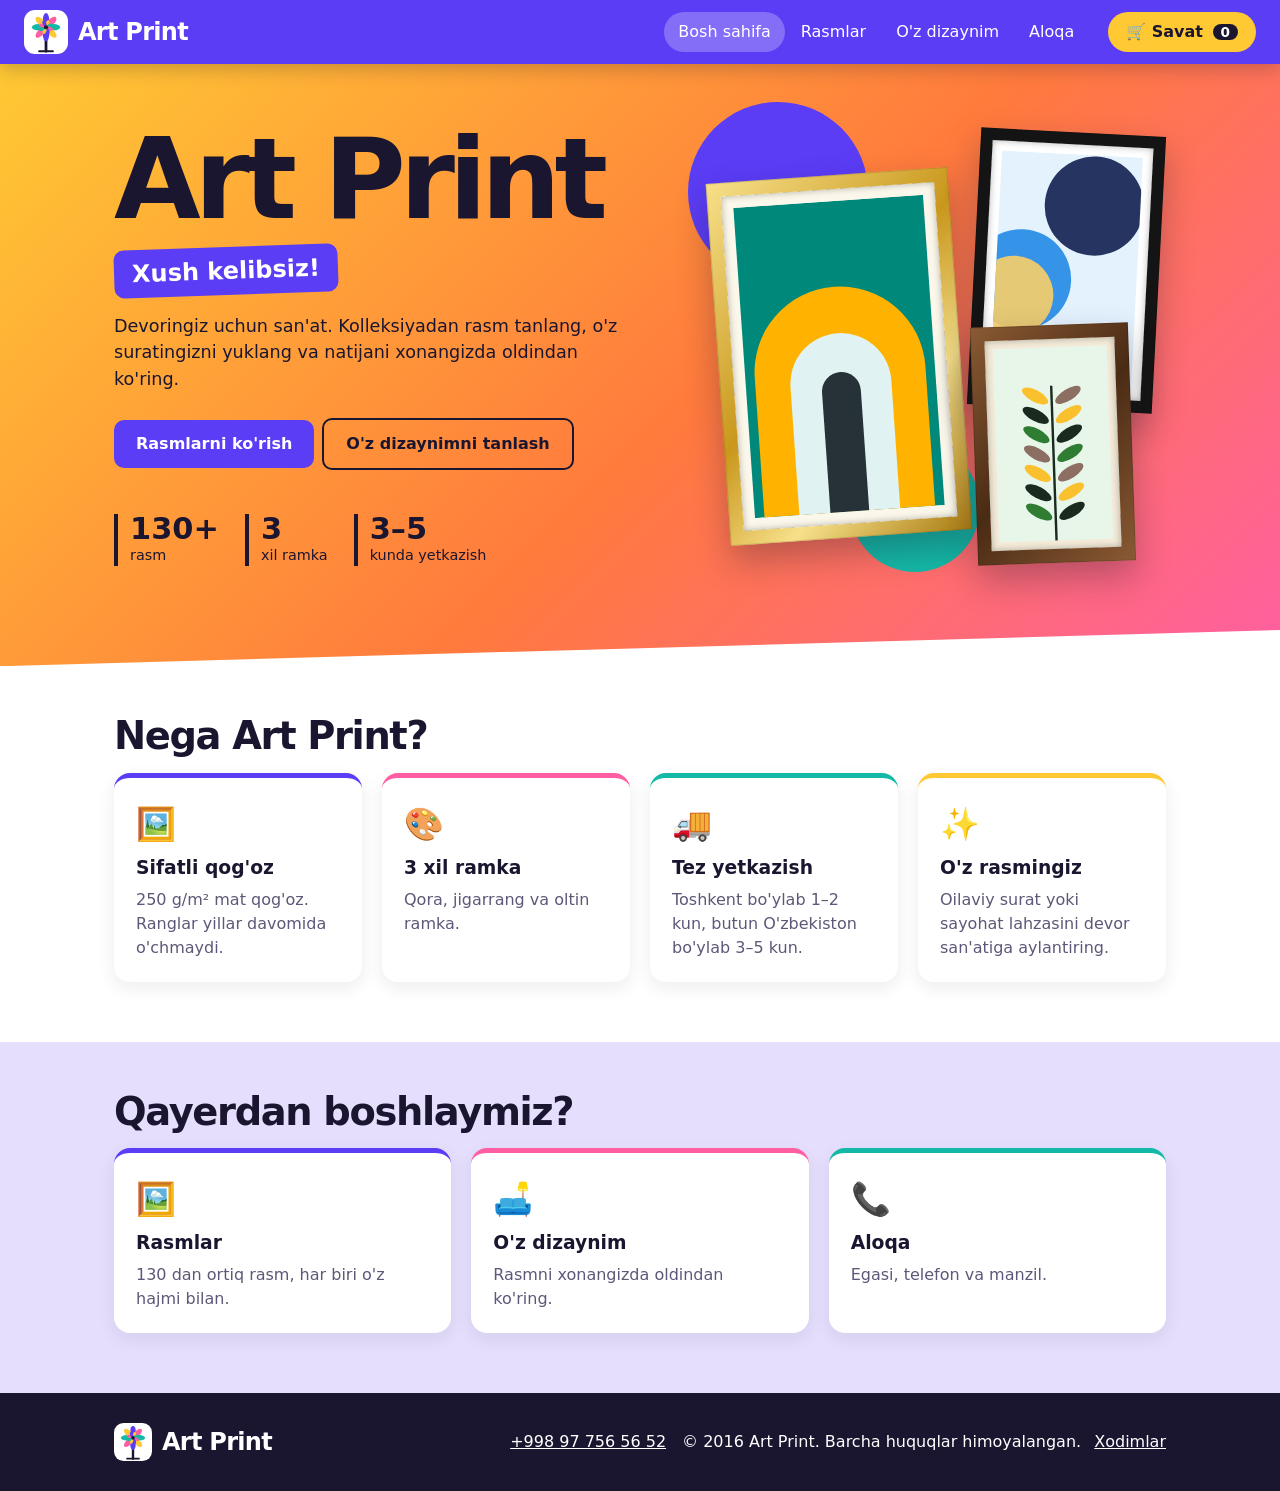
==== commit 4616593e: "Firebase backend: buyurtmalar Firestore'ga, sotuv bo'limi va xodimlar kirishi Co-Authored-By: Claude" ====
--- a/index.html
+++ b/index.html
@@ -2,360 +2,13 @@
 <html lang="uz">
 <head>
 <meta charset="UTF-8">
+<meta http-equiv="Content-Security-Policy" content="default-src 'self'; script-src 'self' https://www.gstatic.com https://apis.google.com; style-src 'self' 'unsafe-inline' https://fonts.googleapis.com; font-src https://fonts.gstatic.com; img-src 'self' data: blob: https:; connect-src 'self' https://*.googleapis.com https://api.telegram.org; frame-src https://*.firebaseapp.com https://*.web.app https://accounts.google.com; object-src 'none'; base-uri 'self'; form-action 'self'">
+<meta name="referrer" content="strict-origin-when-cross-origin">
 <meta name="viewport" content="width=device-width, initial-scale=1, viewport-fit=cover">
 <title>Art Print | Bosh sahifa</title>
+<meta name="description" content="Art Print: devoringiz uchun san'at. 130 dan ortiq rasm, 3 xil ramka, o'z suratingizdan bosma va xonangizda oldindan ko'rish. O'zbekiston bo'ylab yetkazib berish.">
 <link href="https://fonts.googleapis.com/css2?family=Bricolage+Grotesque:wght@400;600;800&display=swap" rel="stylesheet">
-<style>
-:root{--ink:#1b1630;--violet:#5b3df5;--pink:#ff5fa2;--yellow:#ffc933;--teal:#14b8a6;--orange:#ff7a3d;--line:#e3dff2;--muted:#5d5878;--soft:#f4f1ff}
-*{box-sizing:border-box}
-html{scroll-padding-top:74px;scroll-behavior:smooth}
-body{margin:0;background:#fff;color:var(--ink);font-family:"Bricolage Grotesque",system-ui,sans-serif;line-height:1.5}
-button,select,input{font:inherit;color:inherit}
-button{cursor:pointer}
-a{color:inherit}
-:focus-visible{outline:3px solid var(--violet);outline-offset:2px}
-.wrap{max-width:1100px;margin:0 auto;padding:0 24px}
-.vh{position:absolute;opacity:0;width:1px;height:1px}
-.center{text-align:center}
-
-header{position:sticky;top:0;z-index:5;background:var(--violet);color:#fff;display:flex;align-items:center;gap:20px;padding:10px 24px;flex-wrap:wrap;box-shadow:0 4px 18px rgba(27,22,48,.25)}
-.brand{display:flex;align-items:center;gap:10px;margin-right:auto;text-decoration:none;color:#fff}
-.brandname{font-weight:800;font-size:1.5rem;letter-spacing:-.03em}
-.brand svg{display:block}
-.spin{animation:spin 16s linear infinite}
-.spin2{animation:spin 10s linear infinite reverse}
-@keyframes spin{to{transform:rotate(360deg)}}
-nav{display:flex;gap:2px;flex-wrap:wrap}
-nav a{padding:8px 14px;border-radius:99px;color:#fff;text-decoration:none}
-nav a:hover,nav a.on{background:rgba(255,255,255,.25)}
-.cartbtn{background:var(--yellow);color:var(--ink);border-radius:99px;padding:8px 18px;font-weight:800;text-decoration:none}
-.cartbtn.on{outline:3px solid #fff}
-.badge{background:var(--ink);color:#fff;border-radius:99px;padding:0 8px;margin-left:4px;font-size:.85rem}
-
-.hero{background:linear-gradient(135deg,var(--yellow),var(--orange) 55%,var(--pink));padding:64px 0 100px;clip-path:polygon(0 0,100% 0,100% 94%,0 100%)}
-.hero-in{display:grid;grid-template-columns:1.1fr .9fr;gap:40px;align-items:center}
-h1{font-size:clamp(3.4rem,10vw,7rem);line-height:.92;letter-spacing:-.055em;margin:0 0 16px;font-weight:800}
-.welcome{display:inline-block;background:var(--violet);color:#fff;font-size:1.5rem;font-weight:800;padding:6px 18px;border-radius:10px;margin-bottom:18px;transform:rotate(-2deg)}
-.hero p{max-width:46ch;font-size:1.1rem;margin:0 0 26px}
-.stats{display:flex;gap:26px;margin-top:34px;flex-wrap:wrap}
-.stats div{display:flex;flex-direction:column;border-left:4px solid var(--ink);padding-left:12px}
-.stats strong{font-size:1.9rem;line-height:1}
-.stats span{font-size:.9rem}
-.wall3{position:relative;height:430px;max-width:440px;width:100%;justify-self:center}
-.wall3::before{content:"";position:absolute;width:180px;height:180px;border-radius:50%;background:var(--violet);top:-30px;left:-30px}
-.wall3::after{content:"";position:absolute;width:130px;height:130px;border-radius:50%;background:var(--teal);bottom:-10px;left:30%}
-.wf{position:absolute;z-index:1}
-.w1{width:55%;left:0;top:10%;transform:rotate(-4deg)}
-.w2{width:42%;right:0;top:0;transform:rotate(3deg)}
-.w3{width:36%;right:6%;bottom:0;transform:rotate(-2deg)}
-
-.phead{padding:46px 0 70px;color:#fff;clip-path:polygon(0 0,100% 0,100% 88%,0 100%)}
-.phead h1{font-size:clamp(2.6rem,7vw,4.6rem);margin:0 0 8px}
-.phead p{margin:0;max-width:56ch;font-size:1.1rem}
-.ph-pics{background:linear-gradient(135deg,var(--teal),var(--violet))}
-.ph-viz{background:linear-gradient(135deg,var(--pink),var(--orange))}
-.ph-info{background:linear-gradient(135deg,var(--violet),var(--pink))}
-.ph-cart{background:linear-gradient(135deg,var(--yellow),var(--orange));color:var(--ink)}
-
-.btn{display:inline-block;background:var(--violet);color:#fff;border:0;border-radius:10px;padding:12px 22px;font-weight:600;text-decoration:none;text-align:center;transition:transform .15s}
-.btn:hover{filter:brightness(1.12);transform:translateY(-2px)}
-.btn.alt{background:transparent;color:var(--ink);border:2px solid var(--ink);margin-left:8px}
-.btn.soft{background:#e8e2ff;color:var(--violet)}
-.btn.big{width:100%;padding:15px;font-size:1.05rem;margin-top:14px}
-.btn:disabled{opacity:.4;cursor:not-allowed;transform:none}
-.frame{position:relative;background:#fff;padding:10px;box-shadow:0 14px 30px rgba(27,22,48,.25);aspect-ratio:2/3;border:1px solid var(--line)}
-.frame svg,.frame img{width:100%;height:100%;display:block;object-fit:cover}
-.szb{position:absolute;left:14px;bottom:14px;background:var(--ink);color:#fff;font-size:.75rem;font-weight:800;padding:3px 9px;border-radius:99px}
-.fr{aspect-ratio:2/3;box-shadow:0 16px 34px rgba(27,22,48,.3),inset 0 0 0 1px rgba(0,0,0,.12);width:100%}
-.mat{width:100%;height:100%;display:grid;place-items:center;box-shadow:inset 0 0 7px rgba(0,0,0,.3);text-align:center;color:var(--muted);font-size:.9rem}
-.mat>svg,.mat>img{width:100%;height:100%;display:block;object-fit:cover}
-
-.band{padding:50px 0 60px}
-.b-shop{background:#e2f8f4}
-.b-why{background:#fff}
-.b-go{background:#e5defc}
-.b-viz{background:#ffdcea}
-.b-owner{background:#d9f5f0}
-.b-contact{background:#fff1bf}
-.b-cart{background:#f4f1ff}
-h2{font-size:2.4rem;letter-spacing:-.035em;margin:0 0 16px;line-height:1.05}
-select,input[type=text],input[type=tel]{background:#fff;border:2px solid var(--line);border-radius:8px;padding:9px 11px;width:100%}
-input[type=color]{width:46px;height:38px;border:2px solid var(--ink);border-radius:10px;padding:2px;background:#fff}
-.grid{display:grid;grid-template-columns:repeat(auto-fill,minmax(210px,1fr));gap:24px}
-.more{margin-top:28px;background:var(--pink);color:var(--ink);font-weight:800}
-.card{background:var(--tint,#fff);padding:14px;border-radius:16px;transition:transform .2s,box-shadow .2s}
-.card:hover{transform:translateY(-4px);box-shadow:0 12px 26px rgba(27,22,48,.15)}
-.card:nth-child(4n+1){--tint:#ffe3ec}
-.card:nth-child(4n+2){--tint:#fff1c2}
-.card:nth-child(4n+3){--tint:#d9f5f0}
-.card:nth-child(4n+4){--tint:#e5defc}
-.pic{display:block;width:100%;padding:0;border:0;background:none;margin-bottom:12px}
-.card h3{margin:0;font-size:1.1rem}
-.meta{color:var(--muted);font-size:.9rem;margin-bottom:8px}
-.card>.btn{width:100%;margin-top:6px}
-.card .btn.alt{margin-left:0}
-.row2{display:flex;gap:6px;margin-top:6px}
-.row2 .btn{flex:1;margin:0;padding:10px 6px;font-size:.9rem}
-.szs{display:flex;gap:6px;flex-wrap:wrap;margin:8px 0}
-.szc{border:2px solid var(--ink);background:transparent;border-radius:8px;padding:4px 8px;font-size:.78rem;font-weight:600}
-.szc[aria-pressed="true"]{background:var(--ink);color:#fff}
-.price{display:block;font-weight:800;font-size:1.2rem;margin-bottom:4px;white-space:nowrap}
-.row{display:flex;gap:8px;align-items:center}
-.cbtns{display:flex;gap:10px;justify-content:center;flex-wrap:wrap;margin-top:12px}
-.cbtns .btn{margin:0}
-.cnt{text-align:center;color:var(--muted);margin-top:16px}
-.chips{display:flex;gap:8px;flex-wrap:wrap;margin-bottom:20px}
-.chip{border:2px solid var(--ink);background:transparent;border-radius:99px;padding:6px 16px}
-.chip[aria-pressed="true"]{background:var(--ink);color:#fff}
-
-.feats{display:grid;grid-template-columns:repeat(auto-fit,minmax(220px,1fr));gap:20px}
-.feat{background:#fff;border-radius:16px;padding:22px;box-shadow:0 6px 18px rgba(27,22,48,.08);border-top:5px solid var(--violet)}
-.feat:nth-child(2){border-color:var(--pink)}
-.feat:nth-child(3){border-color:var(--teal)}
-.feat:nth-child(4){border-color:var(--yellow)}
-.feat:nth-child(5){border-color:var(--orange)}
-.feat h3{margin:6px 0}
-.feat p{margin:0;color:var(--muted)}
-.feat.go{display:block;text-decoration:none;transition:transform .2s}
-.feat.go:hover{transform:translateY(-4px)}
-.ico{font-size:2rem}
-
-.viz{display:grid;grid-template-columns:minmax(300px,560px) 1fr;gap:36px;align-items:start}
-.stick{position:sticky;top:88px}
-.vr{position:relative;width:100%;border-radius:18px;overflow:hidden;box-shadow:0 16px 36px rgba(27,22,48,.28);background:#ddd}
-.vwall{position:absolute;inset:0 0 10% 0;transition:background-color .25s}
-.pnl{position:absolute;left:0;right:0;bottom:0;height:34%;background:rgba(0,0,0,.1);border-top:3px solid rgba(255,255,255,.6)}
-.vfl{position:absolute;left:0;right:0;bottom:0;height:10%;border-top:3px solid rgba(255,255,255,.55)}
-.vp{position:absolute;left:50%;bottom:42%;transform:translateX(-50%);transition:width .3s}
-.vp .mat{font-size:.5rem;overflow:hidden}
-.vr svg.sofa,.vr svg.plant{position:absolute;height:auto;display:block}
-.vr svg.sofa{transform:translateX(-50%)}
-.vcap{display:flex;justify-content:space-between;gap:8px;margin-top:12px;font-size:.95rem;color:var(--muted);flex-wrap:wrap}
-.vcap b{color:var(--ink)}
-.steps{display:grid;gap:16px}
-.step{background:#fff;border-radius:16px;padding:20px;box-shadow:0 6px 18px rgba(27,22,48,.08)}
-.step h3{margin:0 0 10px;display:flex;align-items:center;gap:10px}
-.step h3 b{display:grid;place-items:center;width:28px;height:28px;border-radius:50%;background:var(--violet);color:#fff;font-size:.9rem}
-.step label,.mbox label.f,.blk label.f{display:block;font-weight:600;margin:12px 0 6px}
-.step .chips{margin-bottom:6px}
-.drop{display:flex!important;flex-direction:column;align-items:center;gap:4px;text-align:center;border:2px dashed var(--violet);border-radius:12px;padding:20px;background:var(--soft);cursor:pointer;margin:12px 0 0!important;font-weight:400!important}
-.drop:hover,.drop.over,.drop:focus-within{background:#e8e2ff}
-.net{margin:10px 0 0}
-.swatches{display:flex;gap:12px;flex-wrap:wrap;align-items:center}
-.sw{width:38px;height:38px;border-radius:50%;border:2px solid var(--ink);padding:0}
-.sw[aria-pressed="true"]{outline:3px solid var(--violet);outline-offset:3px}
-.fname{width:100%;font-size:.9rem;color:var(--muted)}
-.buy{background:var(--ink);color:#fff;border-radius:16px;padding:20px;display:flex;align-items:center;justify-content:space-between;gap:16px;flex-wrap:wrap}
-.total{font-size:1.6rem;font-weight:800}
-.buy .btn{background:var(--yellow);color:var(--ink);font-weight:800}
-
-.owner{display:grid;grid-template-columns:200px 1fr;gap:40px;align-items:center}
-.ava{width:200px;height:200px;border-radius:50%;overflow:hidden;display:grid;place-items:center;background:linear-gradient(135deg,var(--violet),var(--pink));color:#fff;font-size:4rem;font-weight:800;box-shadow:0 14px 30px rgba(27,22,48,.25);border:6px solid #fff}
-.ava img{width:100%;height:100%;object-fit:cover}
-.oq{font-size:1.4rem;max-width:44ch;margin:0 0 14px;letter-spacing:-.01em}
-.owner .btn{margin-top:14px}
-
-footer{background:var(--ink);color:#fff;padding:30px 0}
-.foot{display:flex;justify-content:space-between;align-items:center;gap:16px;flex-wrap:wrap}
-
-.overlay{position:fixed;inset:0;background:rgba(27,22,48,.6);opacity:0;pointer-events:none;transition:opacity .2s;z-index:8}
-.overlay.on{opacity:1;pointer-events:auto}
-.modal{position:fixed;inset:0;display:none;place-items:center;z-index:10;padding:16px}
-.modal.on{display:grid}
-.mbox{background:#fff;border-radius:16px;padding:28px;max-width:460px;width:100%;position:relative;max-height:92vh;overflow:auto}
-.mbox.wide{max-width:900px}
-.mbox h2{font-size:1.8rem}
-.mx{position:absolute;top:10px;right:14px;background:none;border:0;font-size:1.8rem;line-height:1}
-.err{color:#c62828;font-size:.9rem;min-height:1.3em;margin:6px 0}
-.ok{color:#1b7f55;font-size:.9rem;min-height:1.3em;margin:6px 0}
-.rm2,.rmb{background:none;border:0;color:var(--muted);text-decoration:underline;font-size:.88rem;padding:0}
-.rmb:hover{color:#c62828}
-.detail{display:grid;grid-template-columns:minmax(240px,380px) 1fr;gap:30px;align-items:start}
-.dtotal{font-size:2rem;font-weight:800;margin:16px 0}
-.netgrid{display:grid;grid-template-columns:repeat(3,1fr);gap:10px;margin:14px 0}
-.netpic{padding:0;border:3px solid transparent;border-radius:8px;overflow:hidden;background:var(--line);aspect-ratio:2/3}
-.netpic:hover{border-color:var(--violet)}
-.netpic img{width:100%;height:100%;object-fit:cover;display:block}
-
-.cartv{display:grid;grid-template-columns:1fr 340px;gap:24px;align-items:start}
-.ctools{display:flex;justify-content:space-between;align-items:center;background:#fff;border-radius:12px;padding:12px 16px;margin-bottom:12px}
-.chkl{display:flex;align-items:center;gap:10px;font-weight:600;margin:0}
-input[type=checkbox]{width:20px;height:20px;accent-color:var(--violet);flex:none}
-.citem{display:grid;grid-template-columns:auto 72px 1fr auto;gap:14px;align-items:center;background:#fff;border:2px solid var(--line);border-radius:14px;padding:14px 16px;margin-bottom:10px}
-.citem .th{width:72px;height:108px;overflow:hidden;border-radius:6px;background:var(--line)}
-.citem .th svg,.citem .th img{width:100%;height:100%;object-fit:cover;display:block}
-.ci .meta{margin:2px 0 8px}
-.cr{display:flex;flex-direction:column;align-items:flex-end;gap:12px}
-.step2{display:flex;align-items:center;background:#e8e2ff;border-radius:99px}
-.step2 button{width:34px;height:34px;border:0;background:none;font-size:1.2rem;color:var(--violet)}
-.step2 span{min-width:24px;text-align:center;font-weight:600}
-.sumbox{background:#fff;border-radius:16px;padding:20px;position:sticky;top:84px;box-shadow:0 6px 18px rgba(27,22,48,.08)}
-.sumbox h3{margin:0 0 12px;font-size:1.2rem}
-.sr{display:flex;justify-content:space-between;gap:10px;padding:5px 0;color:var(--muted)}
-.sr.disc{color:#1b7f55}
-.sr.tot{color:var(--ink);font-weight:800;font-size:1.25rem;border-top:2px solid var(--line);margin-top:8px;padding-top:12px}
-.promo{display:flex;gap:8px;margin:10px 0 0}
-.note{font-size:.82rem;color:var(--muted);margin-top:10px}
-.blk{background:#fff;border-radius:16px;padding:20px;margin-bottom:14px;box-shadow:0 6px 18px rgba(27,22,48,.08)}
-.blk h3{margin:0 0 4px;font-size:1.15rem}
-.opts{display:grid;grid-template-columns:repeat(auto-fit,minmax(190px,1fr));gap:10px;margin-top:10px}
-.opt{text-align:left;background:#fff;border:2px solid var(--line);border-radius:12px;padding:12px 14px;display:flex;flex-direction:column;gap:2px}
-.opt span{font-size:.85rem;color:var(--muted)}
-.opt[aria-pressed="true"]{border-color:var(--violet);background:#e8e2ff}
-.pb{display:inline-block;padding:2px 10px;border-radius:8px;font-weight:800;font-size:.95rem;margin-bottom:4px;width:fit-content}
-.pb.click{background:#d9f0fb;color:#0a7fb0}
-.pb.payme{background:#d3f4f0;color:#0a8f87}
-.pb.uzum{background:#e8defc;color:#6a3fd1}
-.pb.cash{background:#f3ecd6;color:#7a6320}
-.back{margin-bottom:10px}
-
-.toast{position:fixed;left:50%;bottom:24px;transform:translate(-50%,20px);background:var(--ink);color:#fff;padding:10px 20px;border-radius:99px;opacity:0;transition:.25s;z-index:20;pointer-events:none}
-.toast.on{opacity:1;transform:translate(-50%,0)}
-
-@media (max-width:820px){.hero-in,.viz,.detail,.owner,.cartv{grid-template-columns:1fr}.wall3{order:-1;height:340px}.stick,.sumbox{position:static}.ava{width:140px;height:140px;font-size:3rem}.citem{grid-template-columns:auto 60px 1fr}.cr{grid-column:1/-1;flex-direction:row;justify-content:space-between;align-items:center}.citem .th{width:60px;height:90px}}
-@media (prefers-reduced-motion:reduce){*{transition:none!important;animation:none!important;scroll-behavior:auto!important}}
-input[type=number]{background:#fff;border:2px solid var(--line);border-radius:8px;padding:9px 11px;width:100%}
-.dims{display:grid;grid-template-columns:repeat(3,1fr);gap:10px}
-.dims.two{grid-template-columns:repeat(2,1fr)}
-.dims label{margin:0 0 4px!important;font-size:.85rem;color:var(--muted)}
-.calc{background:#fff;border-radius:16px;padding:14px 18px;margin-top:12px;box-shadow:0 6px 18px rgba(27,22,48,.08)}
-.warn{color:#b45309;font-size:.9rem;margin-top:6px}
-
-/* ===== RESPONSIVE (telefon, planshet, kompyuter) ===== */
-img,svg{max-width:100%}
-.burger{display:none;background:rgba(255,255,255,.2);color:#fff;border:0;border-radius:10px;width:44px;height:44px;font-size:1.4rem;line-height:1}
-.brand{order:1}
-nav{order:2}
-.cartbtn{order:3}
-
-@media (max-width:980px){
-  .viz{grid-template-columns:1fr}
-  .stick{position:static}
-  .wrap{padding:0 20px}
-}
-@media (max-width:820px){
-  header{padding:8px 16px;gap:10px}
-  .cartbtn{order:2}
-  .burger{display:block;order:3}
-  nav{order:4;width:100%;display:none;flex-direction:column;gap:4px;padding:6px 0 4px}
-  nav.open{display:flex}
-  nav a{padding:12px 14px;font-size:1.05rem}
-  .hero{padding:36px 0 70px}
-  .phead{padding:30px 0 52px}
-  .band{padding:36px 0 44px}
-  h2{font-size:1.9rem}
-  .hero p,.phead p{font-size:1rem}
-  .owner{text-align:center;justify-items:center}
-  .foot{flex-direction:column;text-align:center}
-  input,select{font-size:16px}
-  .btn,.chip{min-height:44px}
-  .step2 button{width:40px;height:40px}
-  .mbox{padding:20px;max-height:94vh;max-height:94dvh}
-  .modal{padding:8px}
-  .ctools{flex-wrap:wrap;gap:8px}
-  .buy .btn,.cbtns .btn{width:100%}
-}
-@media (max-width:480px){
-  .wrap{padding:0 14px}
-  header{gap:8px}
-  .brand{gap:8px}
-  .brand svg{width:36px;height:36px}
-  .brandname{font-size:1.15rem}
-  .cartbtn{padding:8px 12px;font-size:.9rem}
-  .stats{gap:16px}
-  .stats strong{font-size:1.5rem}
-  .wall3{height:280px}
-  .hero .btn,.hero .btn.alt{display:block;margin:0 0 10px}
-  .grid{grid-template-columns:repeat(2,1fr);gap:12px}
-  .card{padding:10px;border-radius:12px}
-  .frame{padding:6px}
-  .szb{left:10px;bottom:10px;font-size:.65rem}
-  .card h3{font-size:.95rem}
-  .szc{font-size:.68rem;padding:4px 5px}
-  .price{font-size:1.05rem}
-  .row2{flex-direction:column}
-  .card>.btn,.row2 .btn{padding:10px 6px;font-size:.88rem}
-  .feats{grid-template-columns:1fr}
-  .dims{gap:8px}
-  .netgrid{gap:6px}
-  .citem{padding:10px;gap:10px}
-  .sw{width:40px;height:40px}
-  .total{font-size:1.35rem}
-  .vcap{font-size:.85rem}
-  .ava{width:120px;height:120px}
-}
-
-/* ===== RESPONSIVE v2: telefon, planshet, noutbuk, katta ekran, gorizontal telefon ===== */
-html{-webkit-text-size-adjust:100%;text-size-adjust:100%}
-body{overflow-x:hidden}
-body.modal-open{overflow:hidden}
-.viz>*,.cartv>*,.detail>*,.hero-in>*,.owner>*,.steps>*,.step,.card,.citem>*{min-width:0}
-header{padding-left:max(24px,env(safe-area-inset-left));padding-right:max(24px,env(safe-area-inset-right));padding-top:max(10px,env(safe-area-inset-top))}
-footer{padding-bottom:calc(30px + env(safe-area-inset-bottom))}
-.toast{max-width:calc(100vw - 32px);text-align:center;bottom:calc(24px + env(safe-area-inset-bottom))}
-.price{white-space:normal}
-.sr span:last-child{text-align:right}
-.hero .btn{margin:0 8px 10px 0}
-.hero .btn.alt{margin-left:0}
-
-/* Menyu (burger) planshetgacha: 900px va undan kichik */
-@media (max-width:900px){
-  header{gap:10px}
-  .cartbtn{order:2}
-  .burger{display:block;order:3}
-  nav{order:4;width:100%;display:none;flex-direction:column;gap:4px;padding:6px 0 4px}
-  nav.open{display:flex}
-  nav a{padding:12px 14px;font-size:1.05rem}
-}
-
-/* Planshet va kichik noutbuk */
-@media (max-width:980px){
-  .stick{max-width:620px;width:100%;margin:0 auto}
-}
-
-/* Sensorli qurilmalar: barmoq uchun qulay o'lchamlar, iOS zoom bo'lmasin */
-@media (pointer:coarse){
-  input,select,textarea{font-size:16px}
-  .btn,.chip{min-height:44px}
-  .szc{min-height:36px;display:inline-flex;align-items:center}
-  .sw{width:44px;height:44px}
-  .mx{width:44px;height:44px;top:6px;right:8px}
-  .step2 button{width:42px;height:42px}
-}
-@media (hover:none){
-  .card:hover,.feat.go:hover,.btn:hover{transform:none;box-shadow:none;filter:none}
-}
-
-/* Juda kichik telefonlar (320-360px) */
-@media (max-width:360px){
-  .brandname{font-size:1rem}
-  .cartbtn{padding:8px 10px;font-size:.85rem}
-  h2{font-size:1.6rem}
-  .grid{gap:10px}
-  .chip{padding:6px 12px}
-  .dims input{padding:9px 6px}
-  .citem{grid-template-columns:auto 52px 1fr}
-  .citem .th{width:52px;height:78px}
-  .promo{flex-wrap:wrap}
-  .netgrid{grid-template-columns:repeat(2,1fr)}
-}
-
-/* Gorizontal (landscape) telefon */
-@media (max-height:500px) and (orientation:landscape){
-  header{position:static}
-  .hero{padding:28px 0 60px}
-  .phead{padding:24px 0 44px}
-  .stick,.sumbox{position:static}
-  .modal{align-items:start}
-  .mbox{max-height:calc(100vh - 16px);max-height:calc(100dvh - 16px)}
-}
-
-/* Katta ekranlar: noutbuk, monitor, TV */
-@media (min-width:1400px){.wrap{max-width:1280px}}
-@media (min-width:1800px){html{font-size:112.5%}.wrap{max-width:1480px}}
-@media (min-width:2400px){html{font-size:137.5%}.wrap{max-width:1800px}}
-
-</style>
+<link rel="stylesheet" href="style.css">
 </head>
 <body data-page="home">
 <main>
@@ -393,460 +46,6 @@
     </div>
   </div></section>
 </main>
-<script>
-/* ===== SOZLAMALAR: shu yerdan o'zgartiring ===== */
-const CONFIG={
-  phone:"+998 97 756 56 52",
-  telegram:"+998 97 756 56 52",   // buyurtmalar shu raqamdagi Telegram profilga boradi
-  email:"",
-  address:"Oriqzor bozori, 2064-do'kon",
-  hours:"Har kuni 09:00 – 20:00",
-  year:2016,
-  pricePerM3:200000,         // xona vizualizatsiyasi: 1 m³ narxi (so'm)
-  freeFrom:500000,          // shu summadan yuqori buyurtmada yetkazish bepul
-  deliveryFee:30000,
-  promos:{ART10:10,YANGI:15,SOVGA:20},   // promokod: chegirma foizi
-  owner:{
-    name:"Bahrom Shermuhamedov",
-    role:"Art Print egasi",
-    quote:"",
-    photo:""                // surat havolasi, masalan "owner.jpg". Bo'sh bo'lsa ism harfi chiqadi
-  },
-  /* To'lov: provayder bilan shartnoma tuzgach, raqamlarni yozing. Bo'sh bo'lsa DEMO rejim. */
-  pay:{payme:{merchant:""},click:{service:"",merchant:""},uzum:{url:""}}
-};
-/* Yangi ramka: ro'yxatga bitta qator qo'shing.
-   bg = rang/gradient, w = ramka qalinligi, m = ichki qog'oz rangi, mw = ichki qog'oz qalinligi, add = qo'shimcha narx (so'm) */
-const FRAMES=[
- {id:"black", name:"Qora",      bg:"#141414", w:12, m:"#fff",    mw:10, add:60000},
- {id:"brown", name:"Jigarrang", bg:"linear-gradient(135deg,#8a5a34,#4a2b14 50%,#8a5a34)", w:14, m:"#f3ead8", mw:8,  add:100000},
- {id:"gold",  name:"Oltin",     bg:"linear-gradient(135deg,#f7e08a,#c9971c 45%,#f7e08a 70%,#a87a10)", w:14, m:"#fbf7ea", mw:12, add:130000}
-];
-const NOFRAME={id:"none",name:"Ramkasiz",bg:"#ffffff",w:0,m:"#fff",mw:0,add:0};   // katalogdan ramkasiz qo'shish uchun
-const WALLS=["#f6efe3","#e6e0f7","#f9d9e3","#d9efe9","#fdeab8","#d6e6f7","#3d3a5c","#cfe0c8"];
-const STYLES={plain:"Silliq",stripe:"Chiziqli",dots:"Nuqtali",panel:"Panelli",tile:"Plitkali"};
-const FLOORS={wood:["Parket","linear-gradient(#d2a874,#b98d5b)"],grey:["Kulrang","linear-gradient(#b9bcc4,#9a9ea8)"],white:["Oq","linear-gradient(#f1f1f1,#d9d9d9)"]};
-const WPAT={plain:["none","auto"],stripe:["repeating-linear-gradient(90deg,rgba(0,0,0,.09) 0 14px,transparent 14px 28px)","auto"],dots:["radial-gradient(rgba(0,0,0,.14) 2px,transparent 2.5px)","22px 22px"],panel:["none","auto"],tile:["linear-gradient(rgba(0,0,0,.1) 2px,transparent 2px),linear-gradient(90deg,rgba(0,0,0,.1) 2px,transparent 2px)","60px 30px"]};
-/* ================================================ */
-
-const $=s=>document.querySelector(s);
-const esc=s=>String(s).replace(/[&<>"']/g,c=>({"&":"&amp;","<":"&lt;",">":"&gt;",'"':"&quot;","'":"&#39;"}[c]));
-const money=n=>String(n).replace(/\B(?=(\d{3})+(?!\d))/g," ")+" so'm";
-const digits=s=>s.replace(/\D/g,"");
-
-/* ---- LOGO: abstrakt aylanuvchi gul (daraxt) ---- */
-const logo=s=>{
-  const A=["#5b3df5","#ff5fa2","#14b8a6","#ffc933"],B=["#ffc933","#14b8a6","#ff5fa2","#5b3df5"];
-  let L="",I="";
-  for(let i=0;i<8;i++){
-    L+=`<ellipse cx="32" cy="14" rx="4.6" ry="9.5" fill="${A[i%4]}" transform="rotate(${i*45} 32 25)"/>`;
-    I+=`<ellipse cx="32" cy="19" rx="2.6" ry="4.5" fill="${B[i%4]}" transform="rotate(${i*45+22} 32 25)"/>`;
-  }
-  return `<svg width="${s}" height="${s}" viewBox="0 0 64 64" aria-hidden="true"><rect width="64" height="64" rx="16" fill="#fff"/><path d="M32 60V34" stroke="#1b1630" stroke-width="4" stroke-linecap="round"/><path d="M22 60H42" stroke="#1b1630" stroke-width="3" stroke-linecap="round"/><g class="spin" style="transform-origin:32px 25px">${L}</g><g class="spin2" style="transform-origin:32px 25px">${I}</g><circle cx="32" cy="25" r="3" fill="#1b1630"/></svg>`;
-};
-
-/* ---- SHAKL: sarlavha, pastki qism, oyna va xabar hamma sahifada bir xil ---- */
-const PG=document.body.dataset.page;
-const NAV=[["index.html","Bosh sahifa","home"],["rasmlar.html","Rasmlar","rasmlar"],["dizayn.html","O'z dizaynim","dizayn"],["aloqa.html","Aloqa","aloqa"]];
-document.body.insertAdjacentHTML("afterbegin",`<header><a class="brand" href="index.html"><span data-logo="44"></span><span class="brandname">Art Print</span></a><nav aria-label="Menyu">${NAV.map(([h,t,k])=>`<a href="${h}"${k===PG?' class="on"':""}>${t}</a>`).join("")}</nav><button class="burger" id="burger" aria-label="Menyu" aria-expanded="false">☰</button><a class="cartbtn${PG==="savat"?" on":""}" href="savat.html">🛒 Savat <span class="badge" id="count">0</span></a></header>`);
-document.body.insertAdjacentHTML("beforeend",`<footer><div class="wrap foot"><div class="brand" style="color:#fff"><span data-logo="38"></span><span class="brandname">Art Print</span></div><div><a href="tel:${CONFIG.phone.replace(/\s/g,"")}">${CONFIG.phone}</a></div><div>© ${CONFIG.year} Art Print. Barcha huquqlar himoyalangan.</div></div></footer>
-<div class="overlay" id="overlay"></div><div class="modal" id="modal" role="dialog" aria-modal="true" aria-labelledby="mtitle"><div class="mbox" id="mbox"></div></div><div class="toast" id="toast" role="status"></div>`);
-document.querySelectorAll("[data-logo]").forEach(e=>e.innerHTML=logo(+e.dataset.logo));
-$("#burger").onclick=()=>{const o=$("header nav").classList.toggle("open"),bt=$("#burger");bt.setAttribute("aria-expanded",o);bt.textContent=o?"✕":"☰"};
-/* Menyu: havola bosilganda, tashqariga bosilganda yoki ekran kattalashganda yopiladi */
-(()=>{const nv=$("header nav"),bt=$("#burger");
-const closeNav=()=>{nv.classList.remove("open");bt.setAttribute("aria-expanded","false");bt.textContent="☰"};
-nv.addEventListener("click",e=>{if(e.target.closest("a"))closeNav()});
-document.addEventListener("click",e=>{if(!e.target.closest("header"))closeNav()});
-matchMedia("(min-width:901px)").addEventListener("change",e=>{if(e.matches)closeNav()});})();
-
-function openModal(html,wide){
-  $("#mbox").className="mbox"+(wide?" wide":"");
-  $("#mbox").innerHTML='<button class="mx" aria-label="Oynani yopish">&times;</button>'+html;
-  $("#modal").classList.add("on");$("#overlay").classList.add("on");document.body.classList.add("modal-open");
-}
-function closeModal(){$("#modal").classList.remove("on");$("#overlay").classList.remove("on");document.body.classList.remove("modal-open")}
-$("#modal").addEventListener("click",e=>{if(e.target.id==="modal"||e.target.closest(".mx"))closeModal()});
-$("#overlay").onclick=closeModal;
-document.addEventListener("keydown",e=>{if(e.key==="Escape")closeModal()});
-function toast(m){const t=$("#toast");t.textContent=m;t.classList.add("on");clearTimeout(toast.t);toast.t=setTimeout(()=>t.classList.remove("on"),1800)}
-
-/* ---- Rasmlar kodda chiziladi ---- */
-function rng(a){return()=>{a|=0;a=a+0x6D2B79F5|0;let t=Math.imul(a^a>>>15,1|a);t=t+Math.imul(t^t>>>7,61|t)^t;return((t^t>>>14)>>>0)/4294967296}}
-const PAL=[["#fde2c8","#f4845f","#2b2d42","#f9c74f","#43aa8b"],["#e0f2f1","#00897b","#263238","#ffb300","#ef5350"],["#fff3e0","#e64a19","#1a237e","#ffca28","#26a69a"],["#f3e5f5","#8e24aa","#311b92","#ffd54f","#ff7043"],["#e8f5e9","#2e7d32","#1b2a1f","#fbc02d","#8d6e63"],["#fce4ec","#d81b60","#4a148c","#ffb74d","#4db6ac"],["#e3f2fd","#1e88e5","#0d1b4c","#ffd166","#ef476f"],["#fffde7","#f57f17","#3e2723","#80cbc4","#c62828"],["#eceff1","#455a64","#111827","#ffb703","#fb8500"],["#fbe9e7","#bf360c","#004d40","#ffe082","#7986cb"]];
-const bg=c=>`<rect width="300" height="400" fill="${c}"/>`;
-const pk=(r,p)=>p[1+(r()*4|0)];
-const STY={
-circles:(r,p)=>{let s=bg(p[0]);for(let i=0,n=3+(r()*3|0);i<n;i++)s+=`<circle cx="${60+r()*180|0}" cy="${80+r()*240|0}" r="${30+r()*60|0}" fill="${pk(r,p)}" opacity=".88"/>`;return s},
-rings:(r,p)=>{let s=bg(p[2]);const cx=100+r()*100|0,cy=150+r()*100|0,c=[0,1,3,4,0,1];for(let i=0;i<6;i++)s+=`<circle cx="${cx}" cy="${cy}" r="${20+i*26}" fill="none" stroke="${p[c[i]]}" stroke-width="${8+r()*10|0}"/>`;return s},
-blobs:(r,p)=>{let s=bg(p[0]);for(let i=0;i<5;i++){const x=40+r()*220|0,y=60+r()*280|0;s+=`<ellipse cx="${x}" cy="${y}" rx="${40+r()*60|0}" ry="${25+r()*45|0}" fill="${pk(r,p)}" opacity=".78" transform="rotate(${r()*180|0} ${x} ${y})"/>`}return s},
-stripes:(r,p)=>{let s=bg(p[0]),x=0;while(x<300){const w=20+r()*60|0;s+=`<rect x="${x}" width="${w}" height="400" fill="${pk(r,p)}"/>`;x+=w}return s+`<circle cx="150" cy="${150+r()*100|0}" r="44" fill="${p[0]}"/>`},
-grid:(r,p)=>{let s="";for(let y=0;y<4;y++)for(let x=0;x<3;x++){s+=`<rect x="${x*100}" y="${y*100}" width="100" height="100" fill="${p[r()*5|0]}"/>`;if(r()>.5)s+=`<circle cx="${x*100+50}" cy="${y*100+50}" r="${20+r()*26|0}" fill="${p[r()*5|0]}"/>`}return s},
-tri:(r,p)=>{let s=bg(p[0]);for(let i=0;i<4;i++)s+=`<polygon points="${r()*300|0},${r()*400|0} ${r()*300|0},${r()*400|0} ${r()*300|0},${r()*400|0}" fill="${pk(r,p)}" opacity=".9"/>`;return s},
-arches:(r,p)=>bg(p[1])+`<g transform="translate(${r()*40-20|0} 0)"><path d="M40 400V220a110 110 0 0 1 220 0V400Z" fill="${p[3]}"/><path d="M85 400V235a65 65 0 0 1 130 0V400Z" fill="${p[0]}"/><path d="M125 400V245a25 25 0 0 1 50 0V400Z" fill="${p[2]}"/></g>`,
-sun:(r,p)=>{const y=230+r()*60|0;return bg(p[0])+`<path d="M60 ${y}a90 90 0 0 1 180 0Z" fill="${p[1]}"/><rect x="40" y="${y+8}" width="220" height="6" fill="${p[2]}"/><rect x="70" y="${y+28}" width="160" height="6" fill="${p[2]}"/><rect x="100" y="${y+48}" width="100" height="6" fill="${p[2]}"/>`},
-moon:(r,p)=>bg(p[2])+`<circle cx="${110+r()*80|0}" cy="${110+r()*60|0}" r="60" fill="${p[3]}"/><rect y="300" width="300" height="100" fill="${p[4]}"/><rect y="345" width="300" height="55" fill="${p[1]}"/>`,
-waves:(r,p)=>{let s=bg(p[0]);for(let i=0;i<4;i++){const y=170+i*55,a=20+r()*25|0;s+=`<path d="M0 ${y}Q75 ${y-a} 150 ${y}T300 ${y}V400H0Z" fill="${p[1+i%4]}"/>`}return s},
-mount:(r,p)=>bg(p[0])+`<circle cx="${50+r()*200|0}" cy="90" r="28" fill="${p[3]}"/><path d="M0 330L${70+r()*60|0} ${150+r()*60|0}L170 300L${210+r()*40|0} ${200+r()*40|0}L300 340V400H0Z" fill="${p[2]}"/><path d="M0 390L${100+r()*60|0} ${260+r()*40|0}L220 380L300 310V400H0Z" fill="${p[4]}"/>`,
-leaf:(r,p)=>{let s=bg(p[0])+`<path d="M150 400V80" stroke="${p[2]}" stroke-width="5"/>`;for(let i=0;i<7;i++)for(const d of[-1,1]){const x=150+d*34,y=340-i*40;s+=`<ellipse cx="${x}" cy="${y}" rx="30" ry="12" fill="${p[1+(i+(d>0?1:0))%4]}" transform="rotate(${-d*30} ${x} ${y})"/>`}return s}
-};
-const artSVG=a=>`<svg viewBox="0 0 300 400" preserveAspectRatio="xMidYMid slice" role="img" aria-label="Rasm">${STY[a.s](rng(a.seed),PAL[a.p])}</svg>`;
-
-/* ---- 130+ rasm ---- */
-const CATS=[
- ["Abstrakt",["circles","rings","blobs"],["Rangli","Sehrli","Yengil","Chuqur","Yorqin","Maftunkor","Erkin","Mayin"],["raqs","orzu","ohang","sado","nur","tuyg'u","sir","lahza"]],
- ["Geometrik",["stripes","grid","tri"],["Qizil","Ko'k","Sariq","Yashil","Qora","Oq","Pushti","Zangori"],["kvadrat","uchburchak","doira","chiziq","shakl","naqsh","kompozitsiya","panjara"]],
- ["Minimal",["arches","sun","moon"],["Yolg'iz","Yarim","Yumshoq","Tinch","Oddiy","Nozik","Sof","Bo'sh"],["doira","yoy","quyosh","oy","chiziq","nuqta","tepalik","soya"]],
- ["Manzara",["waves","mount"],["Sokin","Oltin","Ko'k","Uzoq","Yorqin","Jimjit","Bahorgi","Kumush"],["tog'","vodiy","dengiz","cho'l","daryo","sahar","shom","qirg'oq"]],
- ["Tabiat",["leaf","leaf","blobs"],["Yashil","Bahorgi","Yovvoyi","Yosh","Kechki","Tongi","Mayin","Sokin"],["barg","gul","daraxt","novda","bog'","meva","urug'","shabnam"]]
-];
-const PRODUCTS=[];
-CATS.forEach(([c,st,ad,no],ci)=>{for(let i=0;i<24;i++){const seed=ci*100+i+1;
-  PRODUCTS.push({id:PRODUCTS.length+1,title:ad[i%8]+" "+no[(i+3*(i>>3))%8],cat:c,price:90000+Math.floor(rng(seed*7)()*15)*10000,art:{s:st[i%st.length],p:(i*3+ci)%PAL.length,seed}})}});
-const net=(seed,w=400,h=600)=>`https://picsum.photos/seed/${encodeURIComponent(seed)}/${w}/${h}`;
-[["Sokin lahza","quiet"],["Ochiq osmon","openair"],["Oltin soat","golden"],["Mayin fokus","soft"],["Olisda","faraway"],["Yangi kun","newday"],["Tong shabadasi","dawn"],["Shahar nuri","citylight"],["Yashil vodiy","valley"],["Kech sohil","shore"],["Qor cho'qqisi","peak"],["Bahor yomg'iri","rain"]]
-.forEach(([t,k],i)=>PRODUCTS.push({id:PRODUCTS.length+1,title:t,cat:"Foto",price:140000+i*5000,url:net(k),art:{s:"mount",p:i%PAL.length,seed:900+i}}));
-const BASE=PRODUCTS.length;
-
-/* hajmlar: w = rasm kengligi (sm), d = qisqa yozuv */
-const SIZES={
- S:{label:"Kichik 20×30 sm",d:"20×30 sm",m:1,w:20},
- M:{label:"O'rta 40×60 sm",d:"40×60 sm",m:1.6,w:40},
- L:{label:"Katta 60×90 sm",d:"60×90 sm",m:2.4,w:60},
- XL:{label:"Juda katta 80×120 sm",d:"80×120 sm",m:3.4,w:80}
-};
-const price=(base,s)=>Math.round(base*SIZES[s].m/1000)*1000;
-const frameOf=id=>FRAMES.find(f=>f.id===id)||NOFRAME;
-const frameName=f=>f.id==="none"?"ramkasiz":f.name+" ramka";
-/* rel=true: ramka qalinligi foizda (xonadagi kichik rasm uchun), aks holda pikselda */
-const frameHTML=(inner,f,rel,ratio)=>{const u=rel?v=>(v/2.2)+"%":v=>v+"px";return `<div class="fr" style="padding:${u(f.w)};background:${f.bg}${ratio?";aspect-ratio:"+ratio:""}"><div class="mat" style="padding:${u(f.mw)};background:${f.m}">${inner}</div></div>`};
-const frameBtns=(sel,viz)=>FRAMES.map(f=>`<button class="sw" ${viz?`data-v="frame:${f.id}"`:`data-frame="${f.id}"`} style="background:${f.bg}" title="${f.name}${f.add?" (+"+money(f.add)+")":""}" aria-label="${f.name}" aria-pressed="${f.id===sel}"></button>`).join("");
-const pic=p=>p.url?`<img src="${p.url}" data-fb="${p.id}" alt="${esc(p.title)}" loading="lazy">`:artSVG(p.art);
-const thOf=p=>({art:p.art,url:p.url||""});
-const thumb=t=>!t?"":t.img?`<img src="${t.img}" alt="">`:t.url?`<img src="${t.url}" alt="">`:artSVG(t.art);
-document.addEventListener("error",e=>{
-  const i=e.target;
-  if(i.tagName==="IMG"&&i.dataset.fb){const p=PRODUCTS.find(x=>x.id==i.dataset.fb);if(p){const d=document.createElement("div");d.innerHTML=artSVG(p.art);i.replaceWith(d.firstChild)}}
-},true);
-
-/* ---- SAVAT: brauzerda saqlanadi, shuning uchun sahifalar orasida yo'qolmaydi ---- */
-let cart=[];
-try{cart=(JSON.parse(localStorage.getItem("ap_cart"))||[]).filter(c=>c&&c.key)}catch(e){}
-const saveCart=()=>{try{localStorage.setItem("ap_cart",JSON.stringify(cart))}catch(e){}};
-const badge=()=>{const e=$("#count");if(e)e.textContent=cart.reduce((a,c)=>a+c.qty,0)};
-function addToCart(item){
-  const ex=cart.find(c=>c.key===item.key);
-  if(ex)ex.qty++;else{item.sel=true;cart.push(item)}
-  saveCart();badge();toast(item.title+" savatga qo'shildi");
-}
-/* o'z rasmingizdan kichik nusxa (savat uchun) */
-function smallImg(src,cb){
-  const i=new Image();
-  i.onload=()=>{const c=document.createElement("canvas"),k=Math.min(1,160/i.width);c.width=i.width*k;c.height=i.height*k;c.getContext("2d").drawImage(i,0,0,c.width,c.height);let d="";try{d=c.toDataURL("image/jpeg",.7)}catch(e){}cb(d)};
-  i.onerror=()=>cb("");i.src=src;
-}
-
-/* ---- internetdan rasm tanlash oynasi ---- */
-function netModal(onPick){
-  const show=k=>{$("#netgrid").innerHTML=[1,2,3,4,5,6].map(i=>`<button class="netpic" data-net="${net(k+i,600,900)}" aria-label="${i}-rasmni tanlash"><img src="${net(k+i,200,300)}" alt=""></button>`).join("")};
-  openModal(`<h2 id="mtitle">Internetdan rasm tanlang</h2>
-  <p class="meta">Istalgan so'zni yozing, yangi suratlar chiqadi. Yoqqanini bosing.</p>
-  <div class="row"><input type="text" id="kw" placeholder="masalan: dengiz" aria-label="So'z"><button class="btn" id="kwgo">Ko'rsatish</button></div>
-  <div class="netgrid" id="netgrid"></div>
-  <label class="f" for="url">Yoki rasm havolasini qo'ying</label>
-  <div class="row"><input type="text" id="url" placeholder="https://..."><button class="btn" id="urlgo">Ishlatish</button></div>
-  <div class="err" id="neterr"></div>`,true);
-  show("art");
-  $("#kwgo").onclick=()=>show($("#kw").value.trim()||"art");
-  $("#netgrid").onclick=e=>{const b=e.target.closest("[data-net]");if(b){closeModal();onPick(b.dataset.net)}};
-  $("#urlgo").onclick=()=>{
-    const u=$("#url").value.trim();
-    if(!/^https?:\/\//i.test(u)){$("#neterr").textContent="Havola http:// yoki https:// bilan boshlanishi kerak.";return}
-    closeModal();onPick(u);
-  };
-}
-
-/* ================= 1-SAHIFA: BOSH SAHIFA ================= */
-function home(){
-  $("#heroWall").innerHTML=[["w1","arches",1,"gold"],["w2","circles",6,"black"],["w3","leaf",4,"brown"]].map(([c,s,p,f],i)=>`<div class="wf ${c}">${frameHTML(artSVG({s,p,seed:i+11}),frameOf(f))}</div>`).join("");
-}
-
-/* ================= 2-SAHIFA: RASMLAR ================= */
-function rasmlar(){
-  const K={cat:"Hammasi",shown:24},CS={};
-  const csz=id=>CS[id]||"M";
-  const ccard=p=>{const s=csz(p.id);return `<article class="card"><button class="pic" data-open="${p.id}" aria-label="${esc(p.title)}"><div class="frame">${pic(p)}<span class="szb">${SIZES[s].d}</span></div></button>
-  <h3>${p.title}</h3><div class="meta">${p.cat}</div>
-  <div class="szs" role="group" aria-label="Hajmi">${Object.entries(SIZES).map(([k,v])=>`<button class="szc" data-csz="${p.id}:${k}" aria-pressed="${k===s}">${v.d}</button>`).join("")}</div>
-  <div class="price">${money(price(p.price,s))}</div>
-  <button class="btn" data-cadd="${p.id}">Savatga qo'shish</button>
-  <div class="row2"><button class="btn alt" data-open="${p.id}">Ramka</button>${p.id<=BASE?`<a class="btn alt" href="dizayn.html?p=${p.id}">Xonada</a>`:""}</div></article>`};
-  function render(){
-    const l=PRODUCTS.filter(p=>K.cat==="Hammasi"||p.cat===K.cat).sort((a,b)=>(a.id*37%131)-(b.id*37%131));
-    $("#cchips").innerHTML=["Hammasi",...new Set(PRODUCTS.map(p=>p.cat))].map(c=>`<button class="chip" data-ccat="${c}" aria-pressed="${c===K.cat}">${c}</button>`).join("");
-    $("#cgrid").innerHTML=l.slice(0,K.shown).map(ccard).join("");
-    $("#ccnt").textContent=Math.min(K.shown,l.length)+" / "+l.length+" rasm";
-    $("#cmore").style.display=K.shown<l.length?"":"none";
-  }
-  function openDetail(id){
-    const p=PRODUCTS.find(x=>x.id===id);let s=csz(id),f=FRAMES[0];
-    openModal(`<div class="detail"><div id="dprev"></div><div>
-      <h2 id="mtitle">${p.title}</h2><div class="meta">${p.cat}</div>
-      <label class="f">Hajmi</label><div class="chips" id="dsz"></div>
-      <label class="f">Ramka: <span id="dfname"></span></label><div class="swatches" id="dframes"></div>
-      <div class="dtotal" id="dprice"></div>
-      <button class="btn" id="dadd">Savatga qo'shish</button></div></div>`,true);
-    const upd=()=>{
-      $("#dprev").innerHTML=frameHTML(pic(p),f);
-      $("#dsz").innerHTML=Object.entries(SIZES).map(([k,v])=>`<button class="chip" data-k="${k}" aria-pressed="${k===s}">${v.d}</button>`).join("");
-      $("#dframes").innerHTML=frameBtns(f.id);
-      $("#dfname").textContent=f.name;
-      $("#dprice").textContent=money(price(p.price,s)+f.add);
-    };
-    upd();
-    $("#dsz").onclick=e=>{const b=e.target.closest("[data-k]");if(b){s=b.dataset.k;upd()}};
-    $("#dframes").onclick=e=>{const b=e.target.closest("[data-frame]");if(b){f=frameOf(b.dataset.frame);upd()}};
-    $("#dadd").onclick=()=>{closeModal();addToCart({key:p.id+"-"+s+"-"+f.id,title:p.title,sub:SIZES[s].label+", "+frameName(f),price:price(p.price,s)+f.add,qty:1,th:thOf(p)})};
-  }
-  $("#cchips").onclick=e=>{const b=e.target.closest("[data-ccat]");if(b){K.cat=b.dataset.ccat;K.shown=24;render()}};
-  $("#cgrid").onclick=e=>{
-    let x;
-    if(x=e.target.closest("[data-csz]")){const[i,s]=x.dataset.csz.split(":");CS[i]=s;x.closest(".card").outerHTML=ccard(PRODUCTS.find(z=>z.id==i));return}
-    if(x=e.target.closest("[data-cadd]")){const p=PRODUCTS.find(z=>z.id==x.dataset.cadd),s=csz(p.id);return addToCart({key:p.id+"-"+s+"-none",title:p.title,sub:SIZES[s].label+", ramkasiz",price:price(p.price,s),qty:1,th:thOf(p)})}
-    if(x=e.target.closest("[data-open]"))openDetail(+x.dataset.open);
-  };
-  $("#cmore").onclick=()=>{K.shown+=24;render()};
-  let netN=0;
-  $("#cnet").onclick=()=>{
-    if(!navigator.onLine)return toast("Internet yo'q. Ulanishni tekshiring.");
-    const w=["ocean","forest","desert","city","sky","flower","river","snow","sunset","field","island","garden"];
-    for(let i=0;i<12;i++){netN++;PRODUCTS.push({id:PRODUCTS.length+1,title:"Yangi foto "+netN,cat:"Foto",price:140000+(netN%8)*5000,url:net(w[i]+netN),art:{s:"mount",p:netN%PAL.length,seed:2000+netN}})}
-    K.cat="Foto";K.shown=24;render();toast("12 ta yangi rasm yuklandi");
-  };
-  render();
-}
-
-/* ================= 3-SAHIFA: O'Z DIZAYNIM ================= */
-const SOFA=`<svg class="sofa" viewBox="0 0 300 110" aria-hidden="true"><rect x="45" y="8" width="210" height="48" rx="16" fill="#8a76ff"/><rect x="14" y="34" width="272" height="52" rx="16" fill="#5b3df5"/><rect x="0" y="30" width="40" height="62" rx="14" fill="#4a30d0"/><rect x="260" y="30" width="40" height="62" rx="14" fill="#4a30d0"/><rect x="34" y="92" width="10" height="14" fill="#1b1630"/><rect x="256" y="92" width="10" height="14" fill="#1b1630"/></svg>`;
-const PLANT=`<svg class="plant" viewBox="0 0 60 130" aria-hidden="true"><ellipse cx="30" cy="40" rx="11" ry="34" fill="#14b8a6"/><ellipse cx="16" cy="56" rx="9" ry="28" fill="#0e9a8b" transform="rotate(-28 16 56)"/><ellipse cx="44" cy="56" rx="9" ry="28" fill="#0e9a8b" transform="rotate(28 44 56)"/><path d="M12 92H48L43 128H17Z" fill="#ff7a3d"/></svg>`;
-function roomHTML(inner,f,pw,ph,R,w,st,fl){
-  /* pw, ph = rasm eni va balandligi (sm); R = xona o'lchami (m) */
-  const pt=WPAT[st],wp=pw/(R.w*100)*100,
-        bottom=10+Math.max(0,1.5-ph/200)/R.h*90,      // rasm markazi taxminan 1.5 m balandlikda
-        sw=Math.min(2,R.w*.7)/R.w*100;
-  return `<div class="vr" style="aspect-ratio:${R.w*.9}/${R.h}">
-  <div class="vwall" style="background-color:${w};background-image:${pt[0]};background-size:${pt[1]}">${st==="panel"?'<div class="pnl"></div>':""}</div>
-  <div class="vfl" style="background:${FLOORS[fl][1]}"></div>
-  <div class="vp" style="width:${wp}%;bottom:${bottom}%">${frameHTML(inner,f,true,pw+"/"+ph)}</div>
-  ${SOFA.replace("<svg ",`<svg style="width:${sw}%;left:50%;bottom:7%" `)}
-  ${PLANT.replace("<svg ",`<svg style="width:${.5/R.w*100}%;right:3%;bottom:7%" `)}</div>`;
-}
-function dizayn(){
-  const V={src:"1",wall:WALLS[0],st:"plain",frame:"black",floor:"wood"};
-  let custom=null;
-  const qp=new URLSearchParams(location.search).get("p");
-  if(qp&&PRODUCTS.some(x=>x.id==qp))V.src=qp;
-  $("#vsrc").innerHTML=`<option value="custom">📷 O'z suratim (yuklash)</option>`+[...new Set(PRODUCTS.map(p=>p.cat))].map(c=>`<optgroup label="${c}">${PRODUCTS.filter(p=>p.cat===c).map(p=>`<option value="${p.id}">${p.title}</option>`).join("")}</optgroup>`).join("");
-  const chipB=(k,v,t,sel)=>`<button class="chip" data-v="${k}:${v}" aria-pressed="${sel===v}">${t}</button>`;
-  const vProd=()=>V.src==="custom"?null:PRODUCTS.find(x=>x.id==V.src);
-  const inner=()=>{const p=vProd();return p?pic(p):custom?`<img src="${custom}" alt="Rasmingiz">`:"<span>Rasmingiz shu yerda ko'rinadi</span>"};
-  const nm=v=>Number(v.toFixed(2));
-  const num=(id,min,max,def)=>{const v=parseFloat($(id).value);return isFinite(v)?Math.min(max,Math.max(min,v)):def};
-  const dims=()=>({R:{w:num("#rw",1.5,12,3.5),h:num("#rh",2,5,3),d:num("#rd",1.5,12,4)},pw:num("#pw",10,400,40),ph:num("#ph",10,400,60)});
-  /* NARX: rasm devor maydonining qancha qismini egallasa, xona hajmining shu qismi (m³) x 1 m³ narxi */
-  const calcP=(R,pw,ph)=>{const vol=R.w*R.h*R.d,frac=Math.min(1,(pw/100)*(ph/100)/(R.w*R.h)),m3=frac*vol;return{vol,frac,m3,sum:Math.round(m3*CONFIG.pricePerM3/1000)*1000}};
-  const PRESETS=["20x30","40x60","60x90","80x120","100x150"];
-  function render(){
-    const {R,pw,ph}=dims(),f=frameOf(V.frame),c=calcP(R,pw,ph),fit=Math.min(1,R.w*95/pw,R.h*85/ph);
-    $("#vroom").innerHTML=roomHTML(inner(),f,pw*fit,ph*fit,R,V.wall,V.st,V.floor);
-    $("#vcap").innerHTML=`<span>Xona: <b>${nm(R.w)}×${nm(R.h)}×${nm(R.d)} m</b></span><span>Rasm: <b>${nm(pw)}×${nm(ph)} sm</b></span><span>Ramka: <b>${f.name}</b></span>`;
-    $("#vcalc").innerHTML=`<div class="sr"><span>Xona hajmi</span><span>${nm(R.w)} × ${nm(R.h)} × ${nm(R.d)} = ${nm(c.vol)} m³</span></div>
-      <div class="sr"><span>Rasm devor maydonining</span><span>${(c.frac*100).toFixed(2)}%</span></div>
-      <div class="sr"><span>Rasm hajmi ulushi</span><span>${nm(c.m3)} m³</span></div>
-      <div class="sr"><span>Narx (1 m³ = ${money(CONFIG.pricePerM3)})</span><span>${money(c.sum)}</span></div>
-      <div class="sr"><span>Ramka (${f.name})</span><span>+${money(f.add)}</span></div>
-      ${fit<1?`<div class="warn">Rasm devorga sig'maydi, ko'rsatish uchun kichraytirildi. Narx haqiqiy o'lcham bo'yicha.</div>`:""}`;
-    $("#vsrc").value=V.src;
-    $("#vwalls").innerHTML=WALLS.map(w=>`<button class="sw" data-v="wall:${w}" style="background:${w}" aria-label="Devor rangi" aria-pressed="${w===V.wall}"></button>`).join("");
-    $("#vwc").value=/^#[0-9a-f]{6}$/i.test(V.wall)?V.wall:"#ffffff";
-    $("#vstyle").innerHTML=Object.entries(STYLES).map(([k,v])=>chipB("st",k,v,V.st)).join("");
-    $("#vfloor").innerHTML=Object.entries(FLOORS).map(([k,v])=>chipB("floor",k,v[0],V.floor)).join("");
-    $("#vps").innerHTML=PRESETS.map(s=>`<button class="chip" data-ps="${s}" aria-pressed="${s===nm(pw)+"x"+nm(ph)}">${s.replace("x","×")} sm</button>`).join("");
-    $("#vframes").innerHTML=frameBtns(V.frame,true)+`<div class="fname">${f.name} (+${money(f.add)})</div>`;
-    $("#vtotal").textContent=money(c.sum+f.add);
-    $("#vadd").disabled=!vProd()&&!custom;
-  }
-  $(".viz").addEventListener("click",e=>{const x=e.target.closest("[data-v]");if(!x)return;const s=x.dataset.v,i=s.indexOf(":");V[s.slice(0,i)]=s.slice(i+1);render()});
-  $("#vps").onclick=e=>{const b=e.target.closest("[data-ps]");if(!b)return;const a=b.dataset.ps.split("x");$("#pw").value=a[0];$("#ph").value=a[1];render()};
-  ["#rw","#rh","#rd","#pw","#ph"].forEach(s=>$(s).addEventListener("input",render));
-  $("#vsrc").onchange=e=>{V.src=e.target.value;render()};
-  $("#vwc").oninput=e=>{V.wall=e.target.value;render()};
-  function setCustom(src){
-    const img=new Image();
-    img.onload=()=>{custom=src;V.src="custom";$("#fileErr").textContent="";render()};
-    img.onerror=()=>{$("#fileErr").textContent="Rasmni yuklab bo'lmadi. Havolani yoki internetni tekshiring."};
-    img.src=src;
-  }
-  function takeFile(f){
-    $("#fileErr").textContent="";
-    if(!f)return;
-    if(!f.type.startsWith("image/")){$("#fileErr").textContent="Rasm faylini tanlang (JPG, PNG, WEBP).";return}
-    if(f.size>10*1024*1024){$("#fileErr").textContent="Fayl juda katta. Eng ko'pi bilan 10 MB.";return}
-    const r=new FileReader();
-    r.onload=()=>setCustom(r.result);
-    r.onerror=()=>{$("#fileErr").textContent="Faylni o'qib bo'lmadi. Boshqa fayl tanlang."};
-    r.readAsDataURL(f);
-  }
-  $("#file").addEventListener("change",e=>takeFile(e.target.files[0]));
-  const dz=$("#drop");
-  ["dragenter","dragover"].forEach(ev=>dz.addEventListener(ev,e=>{e.preventDefault();dz.classList.add("over")}));
-  ["dragleave","drop"].forEach(ev=>dz.addEventListener(ev,e=>{e.preventDefault();dz.classList.remove("over")}));
-  dz.addEventListener("drop",e=>takeFile(e.dataTransfer.files[0]));
-  $("#netBtn").onclick=()=>netModal(setCustom);
-  $("#vadd").onclick=()=>{
-    const {R,pw,ph}=dims(),f=frameOf(V.frame),c=calcP(R,pw,ph),p=vProd(),total=c.sum+f.add;
-    const sub=`Rasm ${nm(pw)}×${nm(ph)} sm, xona ${nm(R.w)}×${nm(R.h)}×${nm(R.d)} m, ${frameName(f)}`;
-    if(p)return addToCart({key:"viz-"+p.id+"-"+nm(pw)+"x"+nm(ph)+"-"+nm(R.w)+"x"+nm(R.h)+"x"+nm(R.d)+"-"+f.id,title:p.title,sub,price:total,qty:1,th:thOf(p)});
-    if(!custom)return;
-    const title=$("#vtitle").value.trim()||"Mening rasmim",src=custom;
-    smallImg(src,d=>addToCart({key:"custom-"+Date.now(),title,sub,price:total,qty:1,th:d?{img:d}:{url:src}}));
-  };
-  render();
-}
-
-/* ================= 4-SAHIFA: ALOQA (egasi va ma'lumotlar) ================= */
-function aloqa(){
-  const o=CONFIG.owner,tel="tel:"+CONFIG.phone.replace(/\s/g,"");
-  $("#ava").innerHTML=o.photo?`<img src="${esc(o.photo)}" alt="${esc(o.name)}">`:esc(o.name.charAt(0));
-  $("#oq").textContent=o.quote?"“"+o.quote+"”":"";
-  $("#oname").textContent=o.name;
-  $("#orole").textContent=o.role;
-  $("#ocall").href=tel;
-  $("#cinfo").innerHTML=[["📞","Telefon",`<a href="${tel}">${CONFIG.phone}</a>`],["✈️","Telegram",esc(CONFIG.telegram)],["✉️","Email",CONFIG.email?`<a href="mailto:${CONFIG.email}">${CONFIG.email}</a>`:""],["📍","Manzil",esc(CONFIG.address)],["🕘","Ish vaqti",esc(CONFIG.hours)]]
-    .filter(r=>r[2]).map(([i,t,v])=>`<div class="feat"><div class="ico">${i}</div><h3>${t}</h3><p>${v}</p></div>`).join("");
-}
-
-/* ================= 5-SAHIFA: SAVAT ================= */
-function savat(){
-  let promo=null,pmsg="",view="cart",order=null,msg="";
-  const co={delivery:"home",pay:"click",name:"",phone:"+998 ",addr:""};
-  const app=$("#cartApp");
-  const PAYS=[["click","Click","Click ilovasi yoki karta orqali"],["payme","Payme","Payme ilovasi yoki karta orqali"],["uzum","Uzum","Uzum Bank orqali"],["cash","Naqd pul","Yetkazilganda to'lanadi"]];
-  const calc=()=>{const s=cart.filter(c=>c.sel),sub=s.reduce((a,c)=>a+c.qty*c.price,0),disc=promo?Math.round(sub*promo.pct/100):0;return{sub,disc,n:s.reduce((a,c)=>a+c.qty,0),tot:sub-disc}};
-  const feeOf=t=>co.delivery==="pickup"?0:(t.tot>=CONFIG.freeFrom?0:CONFIG.deliveryFee);
-  const save=()=>{saveCart();badge()};
-  const sumRows=(t,fee)=>`<div class="sr"><span>Mahsulotlar (${t.n})</span><span>${money(t.sub)}</span></div>
-    ${t.disc?`<div class="sr disc"><span>Chegirma (${promo.code})</span><span>−${money(t.disc)}</span></div>`:""}
-    ${fee===null?"":`<div class="sr"><span>Yetkazish</span><span>${fee?money(fee):"Bepul"}</span></div>`}
-    <div class="sr tot"><span>Jami</span><span>${money(t.tot+(fee||0))}</span></div>`;
-  const optB=(k,v,t,s,extra="")=>`<button class="opt" data-opt="${k}:${v}" aria-pressed="${co[k]===v}">${extra}<b>${t}</b><span>${s}</span></button>`;
-
-  function render(){
-    const t=calc(),fee=feeOf(t);
-    if(view==="done"){
-      app.innerHTML=`<div class="blk center"><div class="ico">🎉</div><h2>Rahmat, ${esc(order.name)}!</h2><p>Buyurtma <strong>${order.no}</strong> qabul qilindi. Jami: <strong>${money(order.amount)}</strong>.</p><p>${order.cash?"To'lov buyurtma yetkazilganda amalga oshiriladi.":"To'lov muvaffaqiyatli o'tdi (demo)."} Tez orada ${esc(co.phone)} raqamiga qo'ng'iroq qilamiz.</p><a class="btn" href="rasmlar.html">Xaridni davom ettirish</a></div>`;
-      return;
-    }
-    if(view==="pay"){
-      const p=PAYS.find(x=>x[0]===co.pay);
-      app.innerHTML=`<div class="blk center"><span class="pb ${p[0]}">${p[1]}</span><h2>${p[1]} orqali to'lash</h2><p>Buyurtma <strong>${order.no}</strong></p><div class="dtotal">${money(order.amount)}</div><p class="meta">Demo rejim: haqiqiy pul yechilmaydi. Haqiqiy to'lov uchun ${p[1]} bilan shartnoma va sozlamalar kerak.</p><button class="btn" data-payok>To'lovni tasdiqlash (demo)</button> <button class="btn alt" data-tocheck>Bekor qilish</button></div>`;
-      return;
-    }
-    if(!cart.length){
-      app.innerHTML=`<div class="blk center"><div class="ico">🛒</div><h2>Savatingiz bo'sh</h2><p>Yoqqan rasmni tanlang va savatga qo'shing.</p><a class="btn" href="rasmlar.html">Rasmlarni ko'rish</a></div>`;
-      return;
-    }
-    if(view==="check"){
-      app.innerHTML=`<button class="rm2 back" data-tocart>← Savatga qaytish</button><div class="cartv"><div>
-      <div class="blk"><h3>Qabul qiluvchi</h3>
-        <label class="f" for="fn">Ism va familiya</label><input type="text" id="fn" data-co="name" value="${esc(co.name)}" autocomplete="off">
-        <label class="f" for="fp">Telefon raqami</label><input type="tel" id="fp" data-co="phone" value="${esc(co.phone)}" autocomplete="off"></div>
-      <div class="blk"><h3>Olish usuli</h3><div class="opts">${optB("delivery","home","🚚 Yetkazib berish","Manzilingizga, 3–5 kun")}${optB("delivery","pickup","🏬 Do'kondan olib ketish","Bepul")}</div>
-        ${co.delivery==="home"?`<label class="f" for="fa">Yetkazish manzili</label><input type="text" id="fa" data-co="addr" value="${esc(co.addr)}" autocomplete="off">`:`<p class="meta" style="margin-top:12px">Manzil: ${esc(CONFIG.address)}</p>`}</div>
-      <div class="blk"><h3>To'lov usuli</h3><div class="opts">${PAYS.map(([id,n,s])=>optB("pay",id,n,s,`<span class="pb ${id}">${n}</span>`)).join("")}</div></div>
-      </div><aside class="sumbox"><h3>Buyurtmangiz</h3>${sumRows(t,fee)}<div class="err">${msg}</div>
-      <button class="btn big" data-confirm ${t.n?"":"disabled"}>Buyurtmani tasdiqlash</button></aside></div>`;
-      return;
-    }
-    app.innerHTML=`<div class="cartv"><div>
-      <div class="ctools"><label class="chkl"><input type="checkbox" data-call ${cart.every(c=>c.sel)?"checked":""}> Hammasini tanlash</label><button class="rm2" data-cdel>Tanlanganlarni o'chirish</button></div>
-      ${cart.map((c,i)=>`<div class="citem"><input type="checkbox" data-csel="${i}" ${c.sel?"checked":""} aria-label="Tanlash"><div class="th">${thumb(c.th)}</div>
-        <div class="ci"><strong>${esc(c.title)}</strong><div class="meta">${esc(c.sub)}</div><button class="rmb" data-crm="${i}">O'chirish</button></div>
-        <div class="cr"><div class="step2"><button data-cdec="${i}" aria-label="Kamaytirish">−</button><span>${c.qty}</span><button data-cinc="${i}" aria-label="Ko'paytirish">+</button></div><strong>${money(c.price*c.qty)}</strong></div></div>`).join("")}
-      </div><aside class="sumbox"><h3>Buyurtmangiz</h3>${sumRows(t,null)}
-      <div class="promo"><input type="text" id="pcode" placeholder="Promokod" value="${promo?promo.code:""}" aria-label="Promokod"><button class="btn soft" data-papply>Qo'llash</button></div>
-      <div class="${promo?"ok":"err"}">${pmsg}</div>
-      <button class="btn big" data-tocheck ${t.n?"":"disabled"}>Rasmiylashtirishga o'tish</button>
-      <div class="note">${money(CONFIG.freeFrom)} dan yuqori buyurtmada yetkazish bepul. Promokodlar: ${Object.keys(CONFIG.promos).join(", ")}</div></aside></div>`;
-  }
-
-  function payLink(m,o){
-    const P=CONFIG.pay;
-    if(m==="payme"&&P.payme.merchant)return"https://checkout.paycom.uz/"+btoa(`m=${P.payme.merchant};ac.order_id=${o.no};a=${o.amount*100}`);
-    if(m==="click"&&P.click.service&&P.click.merchant)return`https://my.click.uz/services/pay?service_id=${P.click.service}&merchant_id=${P.click.merchant}&amount=${o.amount}&transaction_param=${o.no}`;
-    if(m==="uzum"&&P.uzum.url)return P.uzum.url+(P.uzum.url.includes("?")?"&":"?")+`order=${o.no}&amount=${o.amount}`;
-    return"";
-  }
-  function sendToTelegram(o,t){
-    const items=cart.filter(c=>c.sel).map((c,i)=>`${i+1}. ${c.title} (${c.sub}) x${c.qty} = ${money(c.price*c.qty)}`).join("\n");
-    const payName=(PAYS.find(p=>p[0]===co.pay)||[,co.pay])[1];
-    const text=`🛒 Yangi buyurtma ${o.no}\n\n👤 ${o.name}\n📞 ${co.phone}\n`+
-      (co.delivery==="home"?`🚚 Yetkazib berish: ${co.addr.trim()}\n`:`🏬 Do'kondan olib ketish\n`)+
-      `💳 To'lov: ${payName}\n\n${items}\n\n`+
-      (t.disc?`Chegirma (${promo.code}): -${money(t.disc)}\n`:"")+
-      `Jami: ${money(o.amount)}`;
-    const tg=CONFIG.phone.replace(/\D/g,"");
-    window.open(`https://t.me/+${tg}?text=${encodeURIComponent(text)}`,"_blank");
-  }
-  function finish(){
-    cart=cart.filter(c=>!c.sel);promo=null;pmsg="";save();view="done";render();
-  }
-  function confirmOrder(){
-    const t=calc(),ph=digits(co.phone);
-    if(!co.name.trim())msg="Ism va familiyangizni kiriting.";
-    else if(ph.length<12)msg="Telefon raqamini to'liq kiriting, masalan +998 90 123 45 67.";
-    else if(co.delivery==="home"&&!co.addr.trim())msg="Yetkazish manzilini kiriting.";
-    else msg="";
-    if(msg)return render();
-    order={no:"AP-"+Math.floor(10000+Math.random()*90000),amount:t.tot+feeOf(t),name:co.name.trim(),cash:co.pay==="cash"};
-    sendToTelegram(order,t);
-    if(order.cash)return finish();
-    const link=payLink(co.pay,order);
-    if(link){location.href=link;return}
-    view="pay";render();
-  }
-
-  app.addEventListener("click",e=>{
-    const g=a=>e.target.closest(`[${a}]`);let x;
-    if(x=g("data-cinc")){cart[x.dataset.cinc].qty++;save();return render()}
-    if(x=g("data-cdec")){const c=cart[x.dataset.cdec];if(--c.qty<1)cart.splice(x.dataset.cdec,1);save();return render()}
-    if(x=g("data-crm")){cart.splice(x.dataset.crm,1);save();return render()}
-    if(g("data-cdel")){cart=cart.filter(c=>!c.sel);save();return render()}
-    if(g("data-papply")){
-      const c=$("#pcode").value.trim().toUpperCase();
-      promo=c&&CONFIG.promos[c]?{code:c,pct:CONFIG.promos[c]}:null;
-      pmsg=c?(promo?"Promokod qo'llandi!":"Bunday promokod topilmadi."):"";
-      return render();
-    }
-    if(g("data-tocheck")){view="check";msg="";return render()}
-    if(g("data-tocart")){view="cart";return render()}
-    if(x=g("data-opt")){const[k,v]=x.dataset.opt.split(":");co[k]=v;return render()}
-    if(g("data-confirm"))return confirmOrder();
-    if(g("data-payok"))return finish();
-  });
-  app.addEventListener("change",e=>{
-    const t=e.target;
-    if(t.dataset.csel!==undefined){cart[t.dataset.csel].sel=t.checked;save();render()}
-    else if(t.dataset.call!==undefined){cart.forEach(c=>c.sel=t.checked);save();render()}
-  });
-  app.addEventListener("input",e=>{const k=e.target.dataset.co;if(k)co[k]=e.target.value});
-  render();
-}
-
-/* ---- tegishli sahifani ishga tushirish ---- */
-badge();
-({home,rasmlar,dizayn,aloqa,savat})[PG]();
-
-</script>
+<script src="script.js"></script>
 </body>
-</html>+</html>
--- a/style.css
+++ b/style.css
@@ -0,0 +1,386 @@
+:root{--ink:#1b1630;--violet:#5b3df5;--pink:#ff5fa2;--yellow:#ffc933;--teal:#14b8a6;--orange:#ff7a3d;--line:#e3dff2;--muted:#5d5878;--soft:#f4f1ff}
+*{box-sizing:border-box}
+html{scroll-padding-top:74px;scroll-behavior:smooth}
+body{margin:0;background:#fff;color:var(--ink);font-family:"Bricolage Grotesque",system-ui,sans-serif;line-height:1.5}
+button,select,input{font:inherit;color:inherit}
+button{cursor:pointer}
+a{color:inherit}
+:focus-visible{outline:3px solid var(--violet);outline-offset:2px}
+.wrap{max-width:1100px;margin:0 auto;padding:0 24px}
+.vh{position:absolute;opacity:0;width:1px;height:1px}
+.center{text-align:center}
+
+header{position:sticky;top:0;z-index:5;background:var(--violet);color:#fff;display:flex;align-items:center;gap:20px;padding:10px 24px;flex-wrap:wrap;box-shadow:0 4px 18px rgba(27,22,48,.25)}
+.brand{display:flex;align-items:center;gap:10px;margin-right:auto;text-decoration:none;color:#fff}
+.brandname{font-weight:800;font-size:1.5rem;letter-spacing:-.03em}
+.brand svg{display:block}
+.spin{animation:spin 16s linear infinite}
+.spin2{animation:spin 10s linear infinite reverse}
+@keyframes spin{to{transform:rotate(360deg)}}
+nav{display:flex;gap:2px;flex-wrap:wrap}
+nav a{padding:8px 14px;border-radius:99px;color:#fff;text-decoration:none}
+nav a:hover,nav a.on{background:rgba(255,255,255,.25)}
+.cartbtn{background:var(--yellow);color:var(--ink);border-radius:99px;padding:8px 18px;font-weight:800;text-decoration:none}
+.cartbtn.on{outline:3px solid #fff}
+.badge{background:var(--ink);color:#fff;border-radius:99px;padding:0 8px;margin-left:4px;font-size:.85rem}
+
+.hero{background:linear-gradient(135deg,var(--yellow),var(--orange) 55%,var(--pink));padding:64px 0 100px;clip-path:polygon(0 0,100% 0,100% 94%,0 100%)}
+.hero-in{display:grid;grid-template-columns:1.1fr .9fr;gap:40px;align-items:center}
+h1{font-size:clamp(3.4rem,10vw,7rem);line-height:.92;letter-spacing:-.055em;margin:0 0 16px;font-weight:800}
+.welcome{display:inline-block;background:var(--violet);color:#fff;font-size:1.5rem;font-weight:800;padding:6px 18px;border-radius:10px;margin-bottom:18px;transform:rotate(-2deg)}
+.hero p{max-width:46ch;font-size:1.1rem;margin:0 0 26px}
+.stats{display:flex;gap:26px;margin-top:34px;flex-wrap:wrap}
+.stats div{display:flex;flex-direction:column;border-left:4px solid var(--ink);padding-left:12px}
+.stats strong{font-size:1.9rem;line-height:1}
+.stats span{font-size:.9rem}
+.wall3{position:relative;height:430px;max-width:440px;width:100%;justify-self:center}
+.wall3::before{content:"";position:absolute;width:180px;height:180px;border-radius:50%;background:var(--violet);top:-30px;left:-30px}
+.wall3::after{content:"";position:absolute;width:130px;height:130px;border-radius:50%;background:var(--teal);bottom:-10px;left:30%}
+.wf{position:absolute;z-index:1}
+.w1{width:55%;left:0;top:10%;transform:rotate(-4deg)}
+.w2{width:42%;right:0;top:0;transform:rotate(3deg)}
+.w3{width:36%;right:6%;bottom:0;transform:rotate(-2deg)}
+
+.phead{padding:46px 0 70px;color:#fff;clip-path:polygon(0 0,100% 0,100% 88%,0 100%)}
+.phead h1{font-size:clamp(2.6rem,7vw,4.6rem);margin:0 0 8px}
+.phead p{margin:0;max-width:56ch;font-size:1.1rem}
+.ph-pics{background:linear-gradient(135deg,var(--teal),var(--violet))}
+.ph-viz{background:linear-gradient(135deg,var(--pink),var(--orange))}
+.ph-info{background:linear-gradient(135deg,var(--violet),var(--pink))}
+.ph-cart{background:linear-gradient(135deg,var(--yellow),var(--orange));color:var(--ink)}
+
+.btn{display:inline-block;background:var(--violet);color:#fff;border:0;border-radius:10px;padding:12px 22px;font-weight:600;text-decoration:none;text-align:center;transition:transform .15s}
+.btn:hover{filter:brightness(1.12);transform:translateY(-2px)}
+.btn.alt{background:transparent;color:var(--ink);border:2px solid var(--ink);margin-left:8px}
+.btn.soft{background:#e8e2ff;color:var(--violet)}
+.btn.big{width:100%;padding:15px;font-size:1.05rem;margin-top:14px}
+.btn:disabled{opacity:.4;cursor:not-allowed;transform:none}
+.frame{position:relative;background:#fff;padding:10px;box-shadow:0 14px 30px rgba(27,22,48,.25);aspect-ratio:2/3;border:1px solid var(--line)}
+.frame svg,.frame img{width:100%;height:100%;display:block;object-fit:cover}
+.szb{position:absolute;left:14px;bottom:14px;background:var(--ink);color:#fff;font-size:.75rem;font-weight:800;padding:3px 9px;border-radius:99px}
+.fr{aspect-ratio:2/3;box-shadow:0 16px 34px rgba(27,22,48,.3),inset 0 0 0 1px rgba(0,0,0,.12);width:100%}
+.mat{width:100%;height:100%;display:grid;place-items:center;box-shadow:inset 0 0 7px rgba(0,0,0,.3);text-align:center;color:var(--muted);font-size:.9rem}
+.mat>svg,.mat>img{width:100%;height:100%;display:block;object-fit:cover}
+
+.band{padding:50px 0 60px}
+.b-shop{background:#e2f8f4}
+.b-why{background:#fff}
+.b-go{background:#e5defc}
+.b-viz{background:#ffdcea}
+.b-owner{background:#d9f5f0}
+.b-contact{background:#fff1bf}
+.b-cart{background:#f4f1ff}
+h2{font-size:2.4rem;letter-spacing:-.035em;margin:0 0 16px;line-height:1.05}
+select,input[type=text],input[type=tel]{background:#fff;border:2px solid var(--line);border-radius:8px;padding:9px 11px;width:100%}
+input[type=color]{width:46px;height:38px;border:2px solid var(--ink);border-radius:10px;padding:2px;background:#fff}
+.grid{display:grid;grid-template-columns:repeat(auto-fill,minmax(210px,1fr));gap:24px}
+.more{margin-top:28px;background:var(--pink);color:var(--ink);font-weight:800}
+.card{background:var(--tint,#fff);padding:14px;border-radius:16px;transition:transform .2s,box-shadow .2s}
+.card:hover{transform:translateY(-4px);box-shadow:0 12px 26px rgba(27,22,48,.15)}
+.card:nth-child(4n+1){--tint:#ffe3ec}
+.card:nth-child(4n+2){--tint:#fff1c2}
+.card:nth-child(4n+3){--tint:#d9f5f0}
+.card:nth-child(4n+4){--tint:#e5defc}
+.pic{display:block;width:100%;padding:0;border:0;background:none;margin-bottom:12px}
+.card h2{margin:0;font-size:1.1rem;letter-spacing:0;line-height:1.3}
+.skip{position:absolute;left:12px;top:-60px;z-index:30;background:var(--ink);color:#fff;padding:10px 16px;border-radius:10px;text-decoration:none;font-weight:600}
+.skip:focus{top:12px}
+.clist{list-style:none;margin:0;padding:0}
+.meta{color:var(--muted);font-size:.9rem;margin-bottom:8px}
+.card>.btn{width:100%;margin-top:6px}
+.card .btn.alt{margin-left:0}
+.row2{display:flex;gap:6px;margin-top:6px}
+.row2 .btn{flex:1;margin:0;padding:10px 6px;font-size:.9rem}
+.szs{display:flex;gap:6px;flex-wrap:wrap;margin:8px 0}
+.szc{border:2px solid var(--ink);background:transparent;border-radius:8px;padding:4px 8px;font-size:.78rem;font-weight:600}
+.szc[aria-pressed="true"]{background:var(--ink);color:#fff}
+.price{display:block;font-weight:800;font-size:1.2rem;margin-bottom:4px;white-space:nowrap}
+.row{display:flex;gap:8px;align-items:center}
+.cbtns{display:flex;gap:10px;justify-content:center;flex-wrap:wrap;margin-top:12px}
+.cbtns .btn{margin:0}
+.cnt{text-align:center;color:var(--muted);margin-top:16px}
+.chips{display:flex;gap:8px;flex-wrap:wrap;margin-bottom:20px}
+.chip{border:2px solid var(--ink);background:transparent;border-radius:99px;padding:6px 16px}
+.chip[aria-pressed="true"]{background:var(--ink);color:#fff}
+
+.feats{display:grid;grid-template-columns:repeat(auto-fit,minmax(220px,1fr));gap:20px}
+.feat{background:#fff;border-radius:16px;padding:22px;box-shadow:0 6px 18px rgba(27,22,48,.08);border-top:5px solid var(--violet)}
+.feat:nth-child(2){border-color:var(--pink)}
+.feat:nth-child(3){border-color:var(--teal)}
+.feat:nth-child(4){border-color:var(--yellow)}
+.feat:nth-child(5){border-color:var(--orange)}
+.feat h3{margin:6px 0}
+.feat p{margin:0;color:var(--muted)}
+.feat.go{display:block;text-decoration:none;transition:transform .2s}
+.feat.go:hover{transform:translateY(-4px)}
+.ico{font-size:2rem}
+
+.viz{display:grid;grid-template-columns:minmax(300px,560px) 1fr;gap:36px;align-items:start}
+.stick{position:sticky;top:88px}
+.vr{position:relative;width:100%;border-radius:18px;overflow:hidden;box-shadow:0 16px 36px rgba(27,22,48,.28);background:#ddd}
+.vshell{position:absolute;inset:0;width:100%;height:100%;display:block;max-width:none}
+.vwall2{position:absolute;box-shadow:inset 0 0 50px rgba(0,0,0,.14);transition:background-color .25s}
+.vbase{position:absolute;left:0;right:0;bottom:0;background:linear-gradient(#fbfaf7,#e5e1d8);border-top:1px solid rgba(0,0,0,.08)}
+.pnl{position:absolute;left:0;right:0;bottom:0;height:34%;background:rgba(0,0,0,.08);border-top:3px solid rgba(255,255,255,.6)}
+.vp{position:absolute;left:50%;bottom:42%;transform:translateX(-50%);transition:width .3s}
+.vp .mat{font-size:.5rem;overflow:hidden}
+.vwall2 .fr,.vdrag .fr{box-shadow:3px 8px 16px rgba(0,0,0,.35),0 2px 4px rgba(0,0,0,.25)}
+.vobj{position:absolute;transform:translateX(-50%);pointer-events:none}
+.vobj svg{display:block;width:100%;height:auto}
+.vlight{position:absolute;inset:0;pointer-events:none;background:radial-gradient(ellipse at 12% 35%,rgba(255,240,205,.22),transparent 55%),radial-gradient(ellipse at 50% 45%,transparent 55%,rgba(0,0,0,.22))}
+.vbg{position:absolute;inset:0;width:100%;height:100%;object-fit:cover;display:block}
+.vdrag{bottom:auto;transform:translate(-50%,-50%);cursor:grab;touch-action:none;user-select:none;-webkit-user-select:none;transition:none}
+.vdrag:active{cursor:grabbing}
+.vhint{position:absolute;left:10px;bottom:10px;background:rgba(27,22,48,.75);color:#fff;font-size:.8rem;padding:4px 10px;border-radius:99px;pointer-events:none}
+.vempty{aspect-ratio:4/3;display:grid;place-items:center;background:var(--soft);border:2px dashed var(--violet);box-shadow:none}
+.vempty label{cursor:pointer;font-weight:600;padding:20px;text-align:center}
+.vcap{display:flex;justify-content:space-between;gap:8px;margin-top:12px;font-size:.95rem;color:var(--muted);flex-wrap:wrap}
+.vcap b{color:var(--ink)}
+.steps{display:grid;gap:16px}
+.step{background:#fff;border-radius:16px;padding:20px;box-shadow:0 6px 18px rgba(27,22,48,.08)}
+.step h2{margin:0 0 10px;display:flex;align-items:center;gap:10px;font-size:1.17rem;letter-spacing:0;line-height:1.3}
+.step .lbl{display:block;font-weight:600;margin:12px 0 6px}
+.step h2 b{display:grid;place-items:center;width:28px;height:28px;border-radius:50%;background:var(--violet);color:#fff;font-size:.9rem}
+.step label,.mbox label.f,.blk label.f{display:block;font-weight:600;margin:12px 0 6px}
+.step .chips{margin-bottom:6px}
+.drop{display:flex!important;flex-direction:column;align-items:center;gap:4px;text-align:center;border:2px dashed var(--violet);border-radius:12px;padding:20px;background:var(--soft);cursor:pointer;margin:12px 0 0!important;font-weight:400!important}
+.drop:hover,.drop.over,.drop:focus-within{background:#e8e2ff}
+.net{margin:10px 0 0}
+.swatches{display:flex;gap:12px;flex-wrap:wrap;align-items:center}
+.sw{width:38px;height:38px;border-radius:50%;border:2px solid var(--ink);padding:0}
+.sw[aria-pressed="true"]{outline:3px solid var(--violet);outline-offset:3px}
+.fname{width:100%;font-size:.9rem;color:var(--muted)}
+.buy{background:var(--ink);color:#fff;border-radius:16px;padding:20px;display:flex;align-items:center;justify-content:space-between;gap:16px;flex-wrap:wrap}
+.total{font-size:1.6rem;font-weight:800}
+.buy .btn{background:var(--yellow);color:var(--ink);font-weight:800}
+
+.owner{display:grid;grid-template-columns:200px 1fr;gap:40px;align-items:center}
+.ava{width:200px;height:200px;border-radius:50%;overflow:hidden;display:grid;place-items:center;background:linear-gradient(135deg,var(--violet),var(--pink));color:#fff;font-size:4rem;font-weight:800;box-shadow:0 14px 30px rgba(27,22,48,.25);border:6px solid #fff}
+.ava img{width:100%;height:100%;object-fit:cover}
+.oq{font-size:1.4rem;max-width:44ch;margin:0 0 14px;letter-spacing:-.01em}
+.owner .btn{margin-top:14px}
+
+footer{background:var(--ink);color:#fff;padding:30px 0}
+.foot{display:flex;justify-content:space-between;align-items:center;gap:16px;flex-wrap:wrap}
+
+.overlay{position:fixed;inset:0;background:rgba(27,22,48,.6);opacity:0;pointer-events:none;transition:opacity .2s;z-index:8}
+.overlay.on{opacity:1;pointer-events:auto}
+.modal{position:fixed;inset:0;display:none;place-items:center;z-index:10;padding:16px}
+.modal.on{display:grid}
+.mbox{background:#fff;border-radius:16px;padding:28px;max-width:460px;width:100%;position:relative;max-height:92vh;overflow:auto}
+.mbox.wide{max-width:900px}
+.mbox h2{font-size:1.8rem}
+.mx{position:absolute;top:10px;right:14px;background:none;border:0;font-size:1.8rem;line-height:1}
+.err{color:#c62828;font-size:.9rem;min-height:1.3em;margin:6px 0}
+.ok{color:#1b7f55;font-size:.9rem;min-height:1.3em;margin:6px 0}
+.rm2,.rmb{background:none;border:0;color:var(--muted);text-decoration:underline;font-size:.88rem;padding:0}
+.rmb:hover{color:#c62828}
+.detail{display:grid;grid-template-columns:minmax(240px,380px) 1fr;gap:30px;align-items:start}
+.dtotal{font-size:2rem;font-weight:800;margin:16px 0}
+.netgrid{display:grid;grid-template-columns:repeat(3,1fr);gap:10px;margin:14px 0}
+.netpic{padding:0;border:3px solid transparent;border-radius:8px;overflow:hidden;background:var(--line);aspect-ratio:2/3}
+.netpic:hover{border-color:var(--violet)}
+.netpic img{width:100%;height:100%;object-fit:cover;display:block}
+
+.cartv{display:grid;grid-template-columns:1fr 340px;gap:24px;align-items:start}
+.ctools{display:flex;justify-content:space-between;align-items:center;background:#fff;border-radius:12px;padding:12px 16px;margin-bottom:12px}
+.chkl{display:flex;align-items:center;gap:10px;font-weight:600;margin:0}
+input[type=checkbox]{width:20px;height:20px;accent-color:var(--violet);flex:none}
+.citem{display:grid;grid-template-columns:auto 72px 1fr auto;gap:14px;align-items:center;background:#fff;border:2px solid var(--line);border-radius:14px;padding:14px 16px;margin-bottom:10px}
+.citem .th{width:72px;height:108px;overflow:hidden;border-radius:6px;background:var(--line)}
+.citem .th svg,.citem .th img{width:100%;height:100%;object-fit:cover;display:block}
+.ci .meta{margin:2px 0 8px}
+.cr{display:flex;flex-direction:column;align-items:flex-end;gap:12px}
+.step2{display:flex;align-items:center;background:#e8e2ff;border-radius:99px}
+.step2 button{width:34px;height:34px;border:0;background:none;font-size:1.2rem;color:var(--violet)}
+.step2 span{min-width:24px;text-align:center;font-weight:600}
+.sumbox{background:#fff;border-radius:16px;padding:20px;position:sticky;top:84px;box-shadow:0 6px 18px rgba(27,22,48,.08)}
+.sumbox h3{margin:0 0 12px;font-size:1.2rem}
+.sr{display:flex;justify-content:space-between;gap:10px;padding:5px 0;color:var(--muted)}
+.sr.disc{color:#1b7f55}
+.sr.tot{color:var(--ink);font-weight:800;font-size:1.25rem;border-top:2px solid var(--line);margin-top:8px;padding-top:12px}
+.promo{display:flex;gap:8px;margin:10px 0 0}
+.note{font-size:.82rem;color:var(--muted);margin-top:10px}
+.blk{background:#fff;border-radius:16px;padding:20px;margin-bottom:14px;box-shadow:0 6px 18px rgba(27,22,48,.08)}
+.blk h3{margin:0 0 4px;font-size:1.15rem}
+.opts{display:grid;grid-template-columns:repeat(auto-fit,minmax(190px,1fr));gap:10px;margin-top:10px}
+.opt{text-align:left;background:#fff;border:2px solid var(--line);border-radius:12px;padding:12px 14px;display:flex;flex-direction:column;gap:2px}
+.opt span{font-size:.85rem;color:var(--muted)}
+.opt[aria-pressed="true"]{border-color:var(--violet);background:#e8e2ff}
+.pb{display:inline-block;padding:2px 10px;border-radius:8px;font-weight:800;font-size:.95rem;margin-bottom:4px;width:fit-content}
+.pb.click{background:#d9f0fb;color:#065f85}
+.pb.payme{background:#d3f4f0;color:#06655f}
+.pb.uzum{background:#e8defc;color:#6a3fd1}
+.pb.cash{background:#f3ecd6;color:#7a6320}
+.back{margin-bottom:10px}
+.ph-admin{background:linear-gradient(135deg,var(--ink),var(--violet))}
+.ord{display:grid;gap:4px}
+.ordh{display:flex;align-items:center;gap:10px;flex-wrap:wrap}
+.ordh .meta{margin:0 0 0 auto}
+.st{padding:2px 10px;border-radius:99px;font-size:.85rem;font-weight:600;background:var(--line)}
+.st-yangi{background:#fff1bf;color:#7a5a00}
+.st-tasdiqlandi{background:#d9f0fb;color:#0a6f9a}
+.st-yetkazildi{background:#d3f4e3;color:#1b7f55}
+.st-bekor{background:#fde2e2;color:#c62828}
+.oitems{margin:6px 0;padding-left:20px}
+.oacts{display:flex;gap:8px;flex-wrap:wrap;margin-top:8px}
+.oacts .btn{margin:0}
+footer .staff{margin-left:8px;text-decoration:underline}
+.kpis{display:grid;grid-template-columns:repeat(auto-fit,minmax(180px,1fr));gap:12px;margin:14px 0}
+.kpi{background:var(--soft);border-radius:12px;padding:14px;display:flex;flex-direction:column;gap:2px;min-width:0}
+.kpi span{font-size:.85rem;color:var(--muted)}
+.kpi b{font-size:1.3rem;line-height:1.2;overflow-wrap:anywhere}
+.kpi small{display:block;font-size:.8rem;font-weight:400;color:var(--muted)}
+.tops{display:grid;grid-template-columns:1fr 1fr;gap:20px}
+.tops h4{margin:6px 0}
+@media (max-width:620px){.tops{grid-template-columns:1fr}}
+
+.toast{position:fixed;left:50%;bottom:24px;transform:translate(-50%,20px);background:var(--ink);color:#fff;padding:10px 20px;border-radius:99px;opacity:0;transition:.25s;z-index:20;pointer-events:none}
+.toast.on{opacity:1;transform:translate(-50%,0)}
+
+@media (max-width:820px){.hero-in,.viz,.detail,.owner,.cartv{grid-template-columns:1fr}.wall3{order:-1;height:340px}.stick,.sumbox{position:static}.ava{width:140px;height:140px;font-size:3rem}.citem{grid-template-columns:auto 60px 1fr}.cr{grid-column:1/-1;flex-direction:row;justify-content:space-between;align-items:center}.citem .th{width:60px;height:90px}}
+@media (prefers-reduced-motion:reduce){*{transition:none!important;animation:none!important;scroll-behavior:auto!important}}
+input[type=number]{background:#fff;border:2px solid var(--line);border-radius:8px;padding:9px 11px;width:100%}
+.dims{display:grid;grid-template-columns:repeat(3,1fr);gap:10px}
+.dims.two{grid-template-columns:repeat(2,1fr)}
+.dims label{margin:0 0 4px!important;font-size:.85rem;color:var(--muted)}
+.calc{background:#fff;border-radius:16px;padding:14px 18px;margin-top:12px;box-shadow:0 6px 18px rgba(27,22,48,.08)}
+.warn{color:#b45309;font-size:.9rem;margin-top:6px}
+
+/* ===== RESPONSIVE (telefon, planshet, kompyuter) ===== */
+img,svg{max-width:100%}
+.burger{display:none;background:rgba(255,255,255,.2);color:#fff;border:0;border-radius:10px;width:44px;height:44px;font-size:1.4rem;line-height:1}
+.brand{order:1}
+.foot .brand{order:0}
+nav{order:2}
+.cartbtn{order:3}
+
+@media (max-width:980px){
+  .viz{grid-template-columns:1fr}
+  .stick{position:static}
+  .wrap{padding:0 20px}
+}
+@media (max-width:820px){
+  header{padding:8px 16px;gap:10px}
+  .cartbtn{order:2}
+  .burger{display:block;order:3}
+  nav{order:4;width:100%;display:none;flex-direction:column;gap:4px;padding:6px 0 4px}
+  nav.open{display:flex}
+  nav a{padding:12px 14px;font-size:1.05rem}
+  .hero{padding:36px 0 70px}
+  .phead{padding:30px 0 52px}
+  .band{padding:36px 0 44px}
+  h2{font-size:1.9rem}
+  .hero p,.phead p{font-size:1rem}
+  .owner{text-align:center;justify-items:center}
+  .foot{flex-direction:column;text-align:center}
+  input,select{font-size:16px}
+  .btn,.chip{min-height:44px}
+  .step2 button{width:40px;height:40px}
+  .mbox{padding:20px;max-height:94vh;max-height:94dvh}
+  .modal{padding:8px}
+  .ctools{flex-wrap:wrap;gap:8px}
+  .buy .btn,.cbtns .btn{width:100%}
+}
+@media (max-width:480px){
+  .wrap{padding:0 14px}
+  header{gap:8px}
+  .brand{gap:8px}
+  .brand svg{width:36px;height:36px}
+  .brandname{font-size:1.15rem}
+  .cartbtn{padding:8px 12px;font-size:.9rem}
+  .stats{gap:16px}
+  .stats strong{font-size:1.5rem}
+  .wall3{height:280px}
+  .hero .btn,.hero .btn.alt{display:block;margin:0 0 10px}
+  .grid{grid-template-columns:repeat(2,1fr);gap:12px}
+  .card{padding:10px;border-radius:12px}
+  .frame{padding:6px}
+  .szb{left:10px;bottom:10px;font-size:.65rem}
+  .card h2{font-size:.95rem}
+  .szc{font-size:.68rem;padding:4px 5px}
+  .price{font-size:1.05rem}
+  .row2{flex-direction:column}
+  .card>.btn,.row2 .btn{padding:10px 6px;font-size:.88rem}
+  .feats{grid-template-columns:1fr}
+  .dims{gap:8px}
+  .netgrid{gap:6px}
+  .citem{padding:10px;gap:10px}
+  .sw{width:40px;height:40px}
+  .total{font-size:1.35rem}
+  .vcap{font-size:.85rem}
+  .ava{width:120px;height:120px}
+}
+
+/* ===== RESPONSIVE v2: telefon, planshet, noutbuk, katta ekran, gorizontal telefon ===== */
+html{-webkit-text-size-adjust:100%;text-size-adjust:100%}
+body{overflow-x:hidden}
+body.modal-open{overflow:hidden}
+.viz>*,.cartv>*,.detail>*,.hero-in>*,.owner>*,.steps>*,.step,.card,.citem>*{min-width:0}
+header{padding-left:max(24px,env(safe-area-inset-left));padding-right:max(24px,env(safe-area-inset-right));padding-top:max(10px,env(safe-area-inset-top))}
+footer{padding-bottom:calc(30px + env(safe-area-inset-bottom))}
+.toast{max-width:calc(100vw - 32px);text-align:center;bottom:calc(24px + env(safe-area-inset-bottom))}
+.price{white-space:normal}
+.sr span:last-child{text-align:right}
+.hero .btn{margin:0 8px 10px 0}
+.hero .btn.alt{margin-left:0}
+
+/* Menyu (burger) planshetgacha: 900px va undan kichik */
+@media (max-width:900px){
+  header{gap:10px;padding-left:max(16px,env(safe-area-inset-left));padding-right:max(16px,env(safe-area-inset-right))}
+  .cartbtn{order:2}
+  .burger{display:block;order:3}
+  nav{order:4;width:100%;display:none;flex-direction:column;gap:4px;padding:6px 0 4px}
+  nav.open{display:flex}
+  nav a{padding:12px 14px;font-size:1.05rem}
+}
+
+/* Planshet va kichik noutbuk */
+@media (max-width:980px){
+  .stick{max-width:620px;width:100%;margin:0 auto}
+}
+
+/* Sensorli qurilmalar: barmoq uchun qulay o'lchamlar, iOS zoom bo'lmasin */
+@media (pointer:coarse){
+  input,select,textarea{font-size:16px}
+  .btn,.chip{min-height:44px}
+  .szc{min-height:36px;display:inline-flex;align-items:center}
+  .sw{width:44px;height:44px}
+  .mx{width:44px;height:44px;top:6px;right:8px}
+  .step2 button{width:42px;height:42px}
+}
+@media (hover:none){
+  .card:hover,.feat.go:hover,.btn:hover{transform:none;box-shadow:none;filter:none}
+}
+
+/* Juda kichik telefonlar (320-360px) */
+@media (max-width:360px){
+  .brandname{font-size:1rem}
+  .cartbtn{padding:8px 10px;font-size:.85rem}
+  h2{font-size:1.6rem}
+  .grid{gap:10px}
+  .chip{padding:6px 12px}
+  .dims input{padding:9px 6px}
+  .citem{grid-template-columns:auto 52px 1fr}
+  .citem .th{width:52px;height:78px}
+  .promo{flex-wrap:wrap}
+  .netgrid{grid-template-columns:repeat(2,1fr)}
+}
+
+/* Gorizontal (landscape) telefon */
+@media (max-height:500px) and (orientation:landscape){
+  header{position:static}
+  .hero{padding:28px 0 60px}
+  .phead{padding:24px 0 44px}
+  .stick,.sumbox{position:static}
+  .modal{align-items:start}
+  .mbox{max-height:calc(100vh - 16px);max-height:calc(100dvh - 16px)}
+}
+
+/* Katta ekranlar: noutbuk, monitor, TV */
+@media (min-width:1400px){.wrap{max-width:1280px}}
+@media (min-width:1800px){html{font-size:112.5%}.wrap{max-width:1480px}}
+@media (min-width:2400px){html{font-size:137.5%}.wrap{max-width:1800px}}
+/* ===== Semantik sarlavhalar: bloklar ichidagi kichik h2/h3 ===== */
+.bh{margin:0 0 8px;font-size:1.15rem;letter-spacing:0;line-height:1.3}
+h3.bh{font-size:1rem;margin:6px 0}
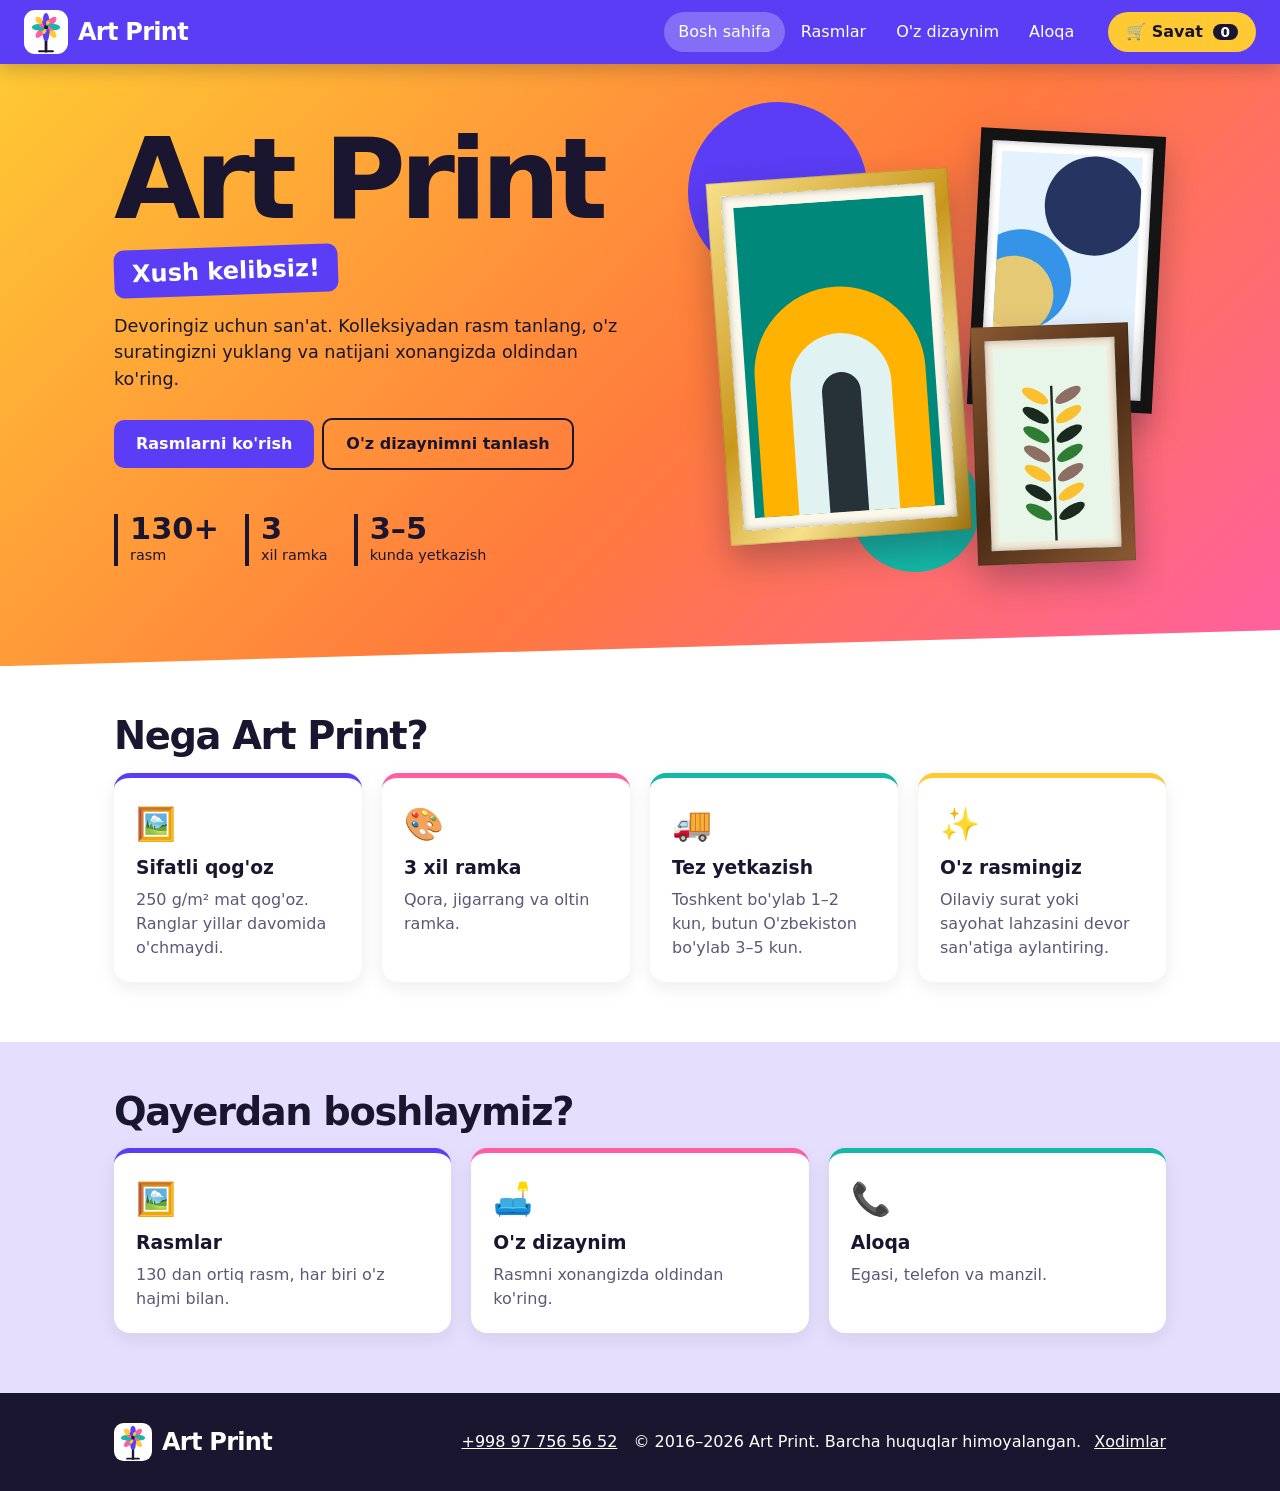
==== commit 549b2bd0: "Buyurtmalar faqat sotuv bo'limiga; dizayn tuzatishlari - Telegram bot va nusxalash zaxirasi olib tas" ====
--- a/index.html
+++ b/index.html
@@ -2,7 +2,7 @@
 <html lang="uz">
 <head>
 <meta charset="UTF-8">
-<meta http-equiv="Content-Security-Policy" content="default-src 'self'; script-src 'self' https://www.gstatic.com https://apis.google.com; style-src 'self' 'unsafe-inline' https://fonts.googleapis.com; font-src https://fonts.gstatic.com; img-src 'self' data: blob: https:; connect-src 'self' https://*.googleapis.com https://api.telegram.org; frame-src https://*.firebaseapp.com https://*.web.app https://accounts.google.com; object-src 'none'; base-uri 'self'; form-action 'self'">
+<meta http-equiv="Content-Security-Policy" content="default-src 'self'; script-src 'self' https://www.gstatic.com https://apis.google.com; style-src 'self' 'unsafe-inline' https://fonts.googleapis.com; font-src https://fonts.gstatic.com; img-src 'self' data: blob: https:; connect-src 'self' https://*.googleapis.com; frame-src https://*.firebaseapp.com https://*.web.app https://accounts.google.com; object-src 'none'; base-uri 'self'; form-action 'self'">
 <meta name="referrer" content="strict-origin-when-cross-origin">
 <meta name="viewport" content="width=device-width, initial-scale=1, viewport-fit=cover">
 <title>Art Print | Bosh sahifa</title>
--- a/style.css
+++ b/style.css
@@ -1,7 +1,9 @@
 :root{--ink:#1b1630;--violet:#5b3df5;--pink:#ff5fa2;--yellow:#ffc933;--teal:#14b8a6;--orange:#ff7a3d;--line:#e3dff2;--muted:#5d5878;--soft:#f4f1ff}
 *{box-sizing:border-box}
 html{scroll-padding-top:74px;scroll-behavior:smooth}
-body{margin:0;background:#fff;color:var(--ink);font-family:"Bricolage Grotesque",system-ui,sans-serif;line-height:1.5}
+body{margin:0;background:#fff;color:var(--ink);font-family:"Bricolage Grotesque",system-ui,sans-serif;line-height:1.5;min-height:100vh;min-height:100dvh;display:flex;flex-direction:column}
+main{flex:1;display:flex;flex-direction:column}
+main>.band:last-child{flex:1}
 button,select,input{font:inherit;color:inherit}
 button{cursor:pointer}
 a{color:inherit}
@@ -159,6 +161,7 @@
 .ava img{width:100%;height:100%;object-fit:cover}
 .oq{font-size:1.4rem;max-width:44ch;margin:0 0 14px;letter-spacing:-.01em}
 .owner .btn{margin-top:14px}
+.oq:empty{display:none}
 
 footer{background:var(--ink);color:#fff;padding:30px 0}
 .foot{display:flex;justify-content:space-between;align-items:center;gap:16px;flex-wrap:wrap}
@@ -238,7 +241,7 @@
 .toast{position:fixed;left:50%;bottom:24px;transform:translate(-50%,20px);background:var(--ink);color:#fff;padding:10px 20px;border-radius:99px;opacity:0;transition:.25s;z-index:20;pointer-events:none}
 .toast.on{opacity:1;transform:translate(-50%,0)}
 
-@media (max-width:820px){.hero-in,.viz,.detail,.owner,.cartv{grid-template-columns:1fr}.wall3{order:-1;height:340px}.stick,.sumbox{position:static}.ava{width:140px;height:140px;font-size:3rem}.citem{grid-template-columns:auto 60px 1fr}.cr{grid-column:1/-1;flex-direction:row;justify-content:space-between;align-items:center}.citem .th{width:60px;height:90px}}
+@media (max-width:820px){.hero-in,.viz,.detail,.owner,.cartv{grid-template-columns:1fr}.wall3{order:-1}.stick,.sumbox{position:static}.wall3{height:auto;aspect-ratio:1}.ava{width:140px;height:140px;font-size:3rem}.citem{grid-template-columns:auto 60px 1fr}.cr{grid-column:1/-1;flex-direction:row;justify-content:space-between;align-items:center}.citem .th{width:60px;height:90px}}
 @media (prefers-reduced-motion:reduce){*{transition:none!important;animation:none!important;scroll-behavior:auto!important}}
 input[type=number]{background:#fff;border:2px solid var(--line);border-radius:8px;padding:9px 11px;width:100%}
 .dims{display:grid;grid-template-columns:repeat(3,1fr);gap:10px}
@@ -291,7 +294,6 @@
   .cartbtn{padding:8px 12px;font-size:.9rem}
   .stats{gap:16px}
   .stats strong{font-size:1.5rem}
-  .wall3{height:280px}
   .hero .btn,.hero .btn.alt{display:block;margin:0 0 10px}
   .grid{grid-template-columns:repeat(2,1fr);gap:12px}
   .card{padding:10px;border-radius:12px}
@@ -300,8 +302,7 @@
   .card h2{font-size:.95rem}
   .szc{font-size:.68rem;padding:4px 5px}
   .price{font-size:1.05rem}
-  .row2{flex-direction:column}
-  .card>.btn,.row2 .btn{padding:10px 6px;font-size:.88rem}
+  .card>.btn,.row2 .btn{padding:10px 4px;font-size:.85rem}
   .feats{grid-template-columns:1fr}
   .dims{gap:8px}
   .netgrid{gap:6px}
